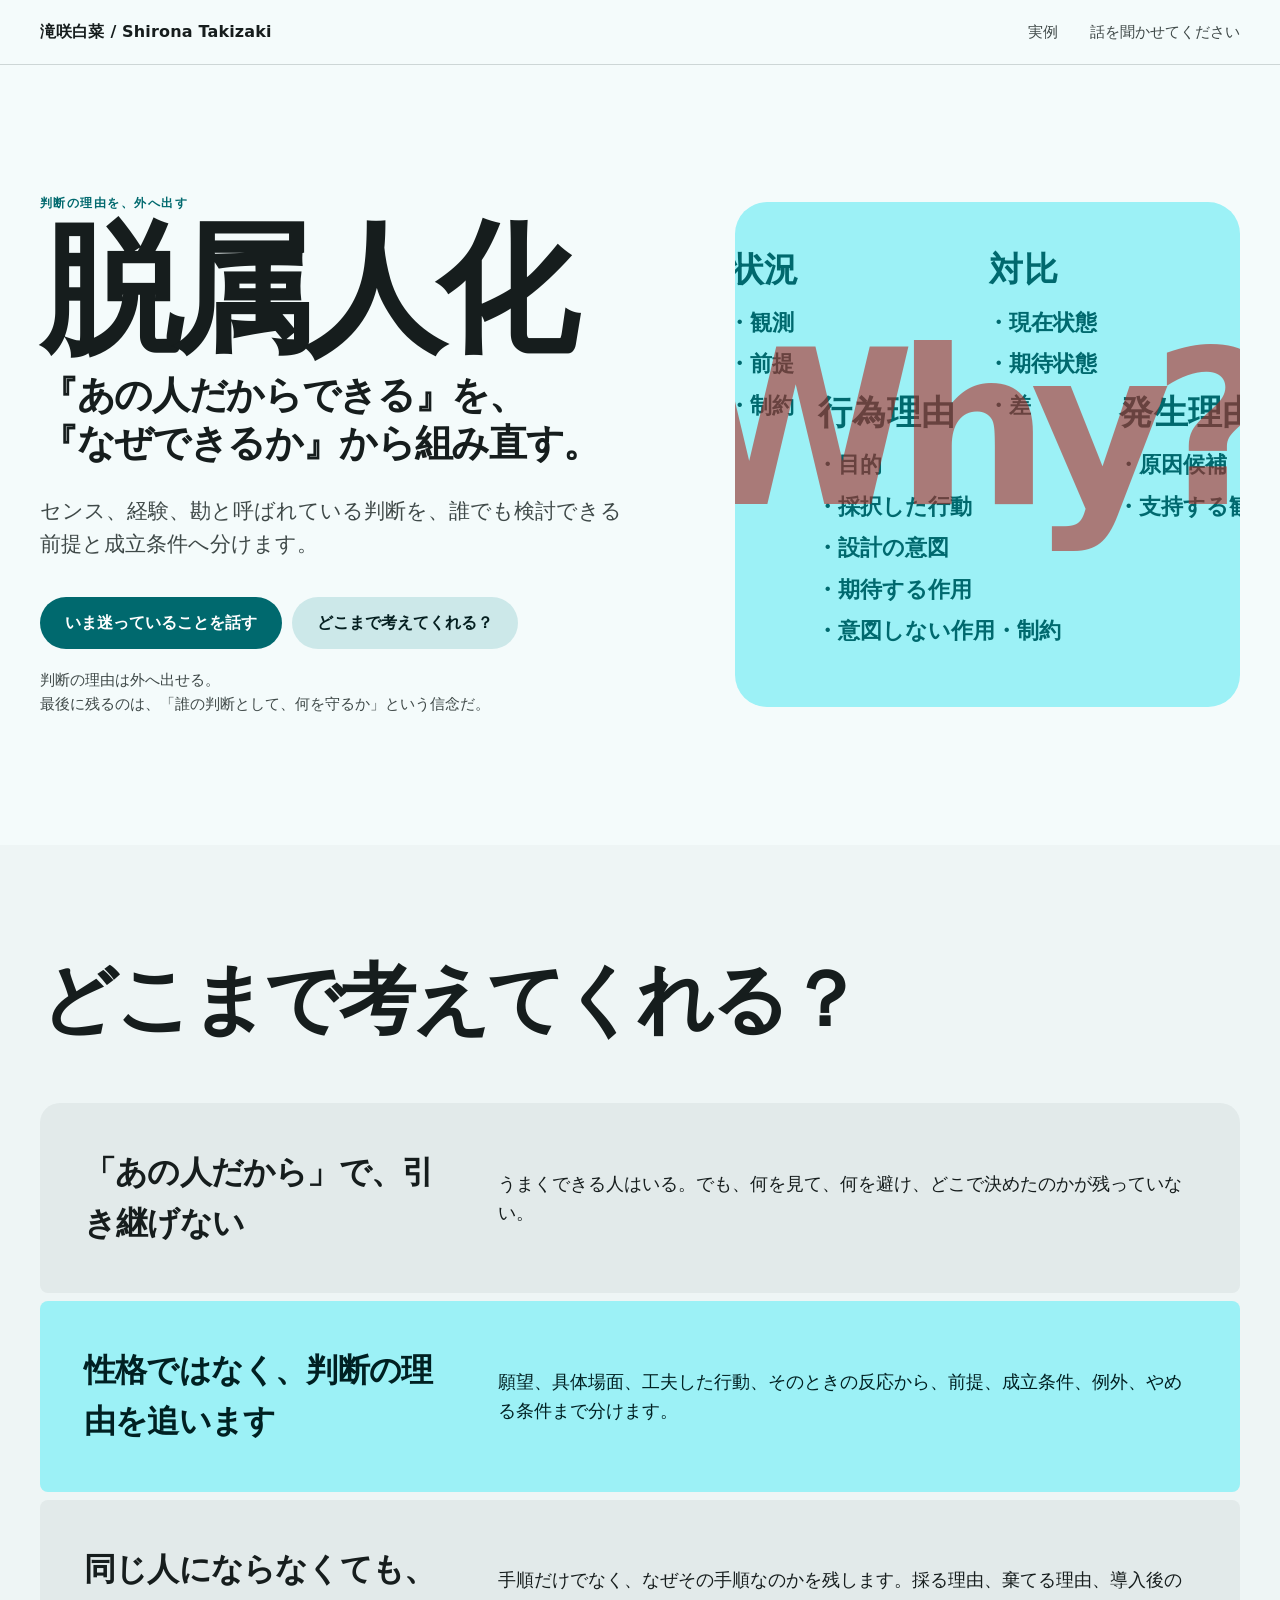
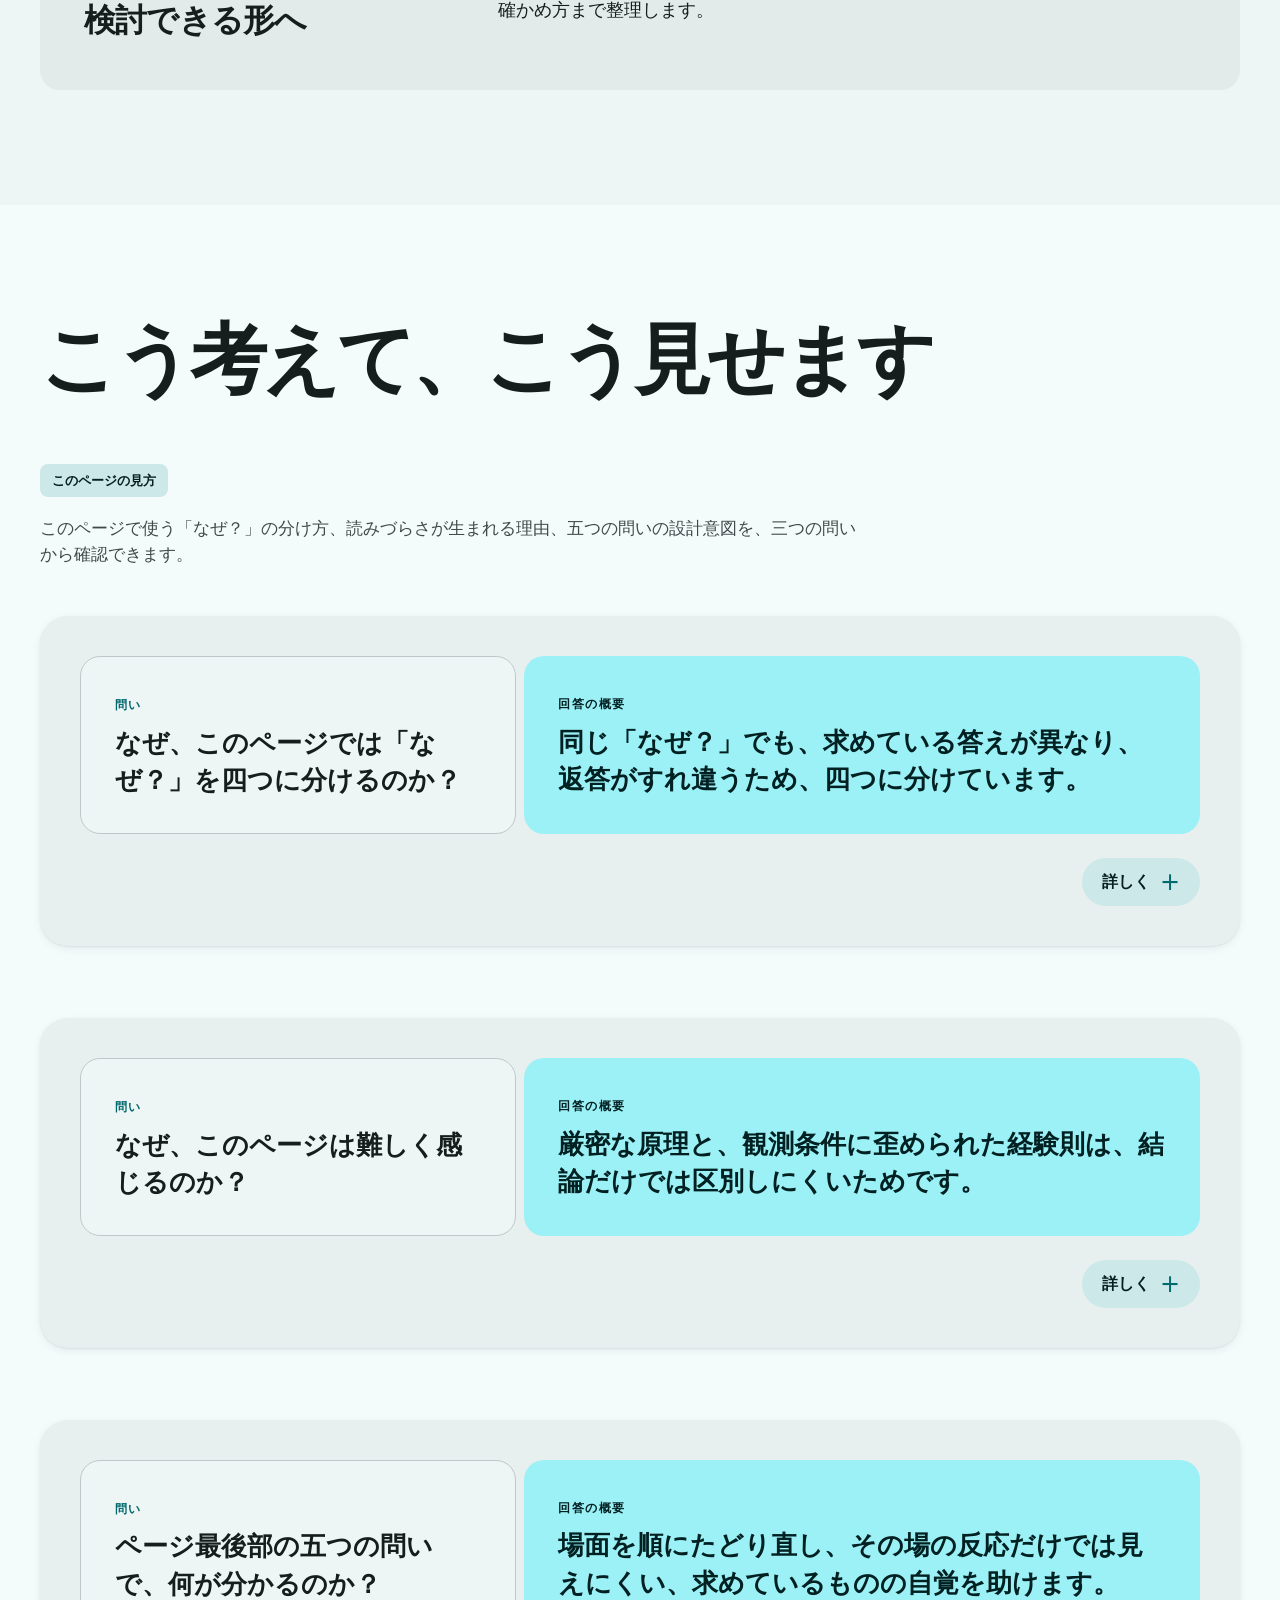
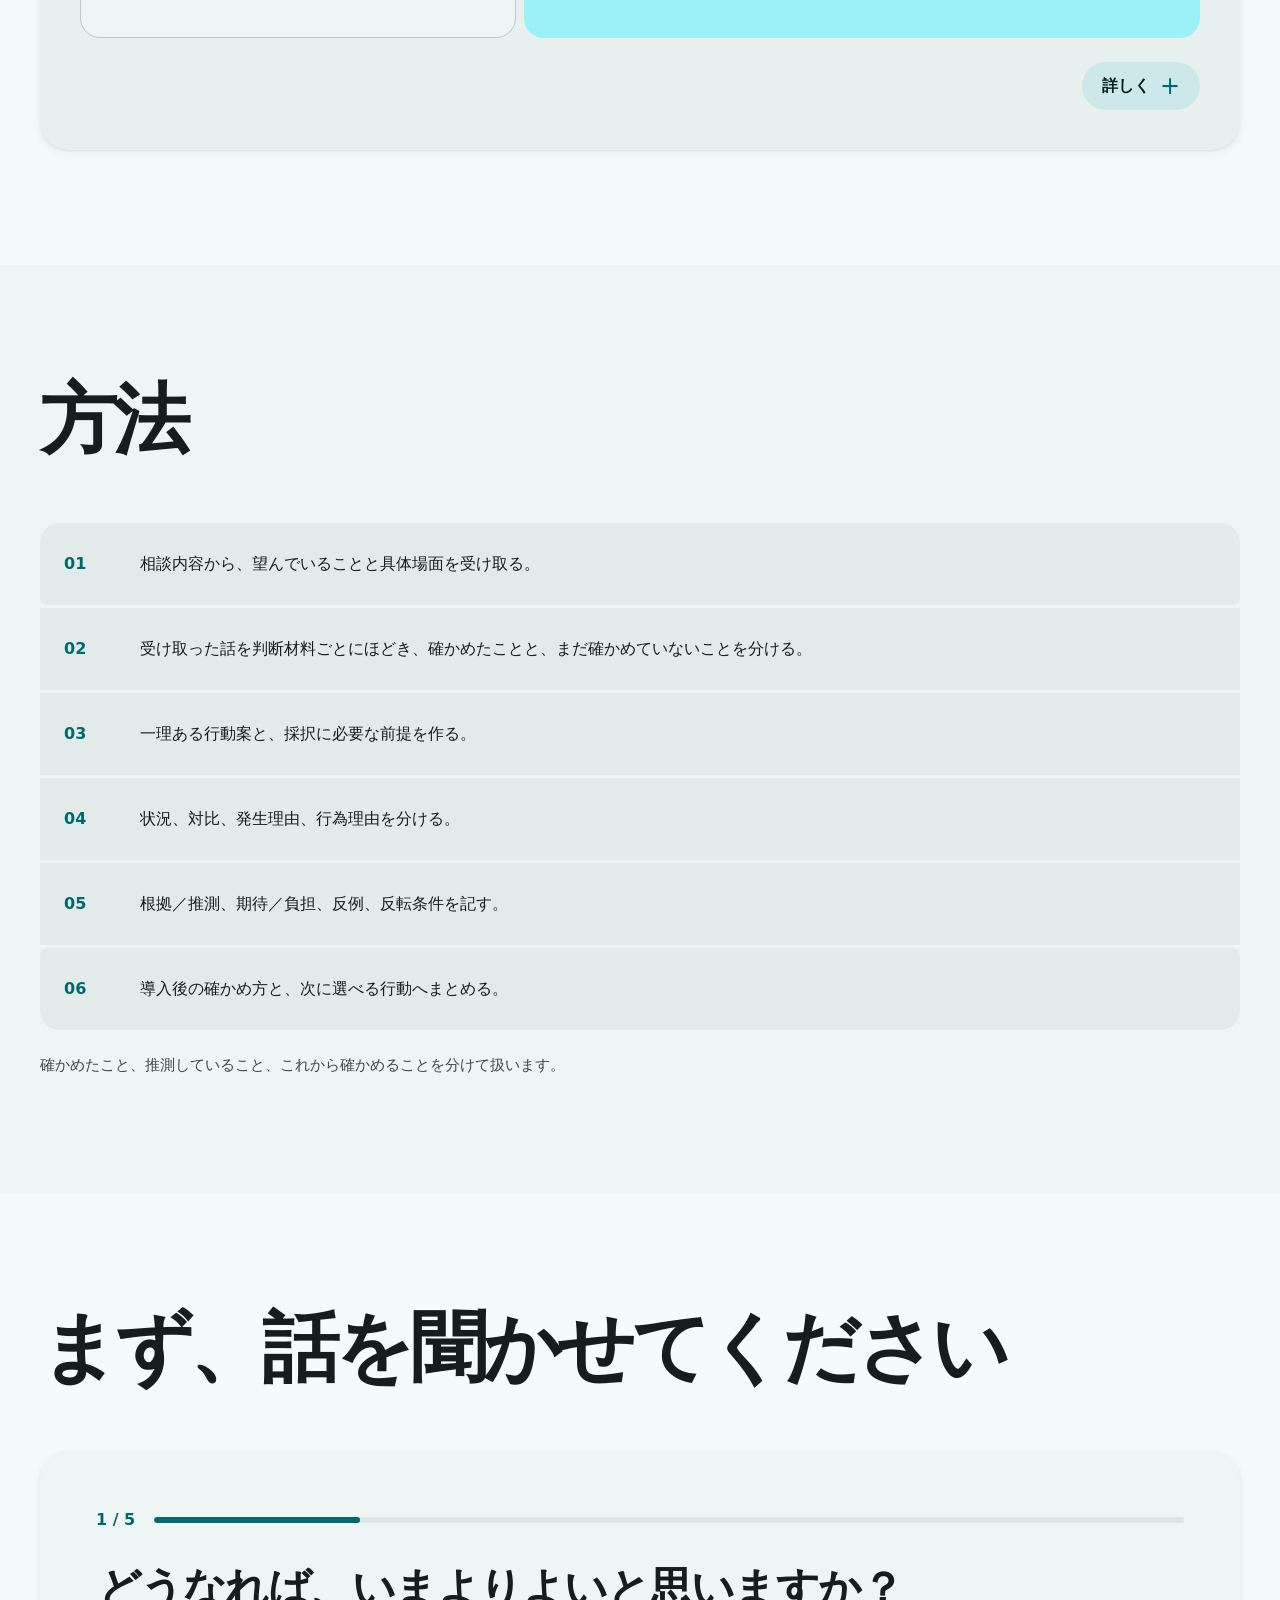
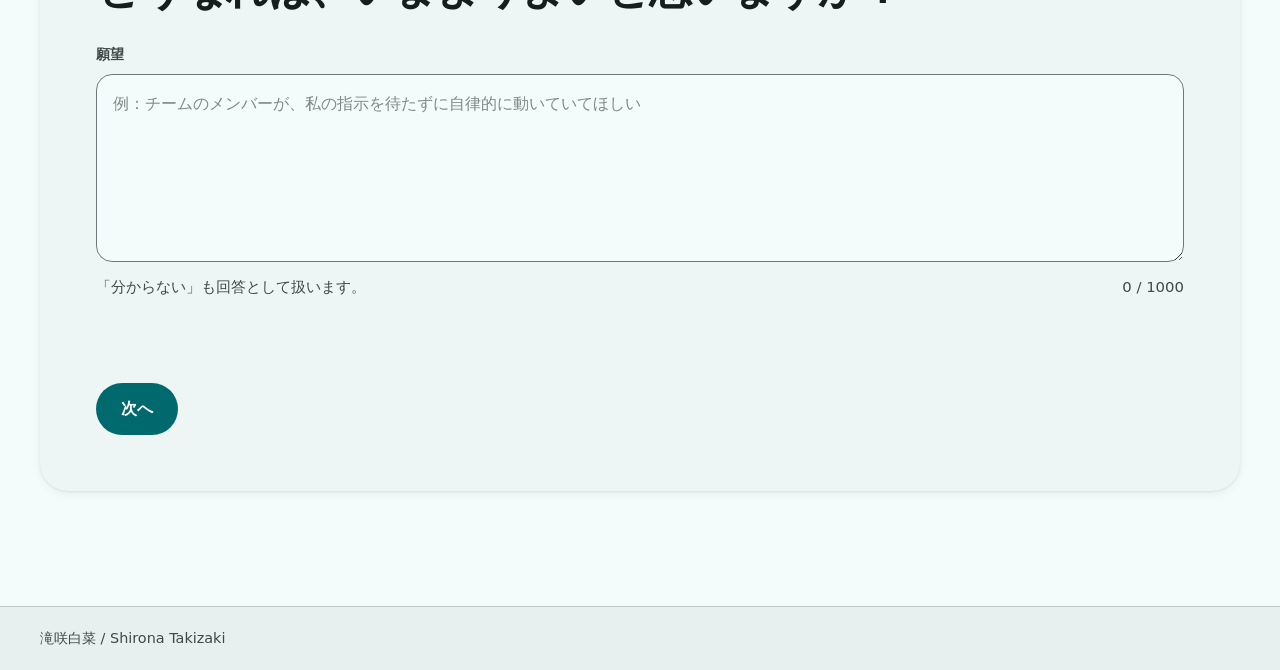
==== index.html @ 3f8facd9 "Improve intake guidance and counters" ====
<!doctype html>
<html lang="ja">
<head>
  <meta charset="utf-8">
  <meta name="viewport" content="width=device-width, initial-scale=1">
  <meta name="description" content="センス、経験、勘と呼ばれている判断を、誰でも検討できる前提と成立条件へ分けます。">
  <meta http-equiv="Content-Security-Policy" content="default-src 'self'; connect-src 'none'; form-action 'none'; object-src 'none'; base-uri 'none'">
  <meta name="theme-color" content="#F4FBFB" media="(prefers-color-scheme: light)">
  <meta name="theme-color" content="#0D1515" media="(prefers-color-scheme: dark)">
  <meta property="og:type" content="website">
  <meta property="og:title" content="脱属人化 — 滝咲白菜 / Shirona Takizaki">
  <meta property="og:description" content="『あの人だからできる』を、『なぜできるか』から組み直す。">
  <title>脱属人化 — 滝咲白菜 / Shirona Takizaki</title>
  <link rel="stylesheet" href="styles.css?v=form-counts-1">
  <script src="why-details.js?v=mismatch-copy-1" defer></script>
  <script src="app.js?v=form-counts-1" defer></script>
</head>
<body>
  <a class="skip-link" href="#main">本文へ移動</a>

  <header class="site-header">
    <div class="page-shell header-inner">
      <a class="brand" href="#hero" aria-label="脱属人化の最初へ">滝咲白菜 <span lang="en">/ Shirona Takizaki</span></a>
      <nav aria-label="主要ナビゲーション">
        <a href="#examples">実例</a>
        <a href="#intake">話を聞かせてください</a>
      </nav>
    </div>
  </header>

  <main id="main">
    <section id="hero" class="hero" aria-labelledby="hero-title">
      <div class="page-shell hero-layout">
        <div class="hero-copy">
          <p class="eyebrow">判断の理由を、外へ出す</p>
          <h1 id="hero-title">脱属人化</h1>
          <p class="hero-thesis">『あの人だからできる』を、<br>『なぜできるか』から組み直す。</p>
          <p class="hero-body">センス、経験、勘と呼ばれている判断を、誰でも検討できる前提と成立条件へ分けます。</p>
          <div class="hero-actions" aria-label="次の選択">
            <a class="button button-filled primary-action" href="#intake">いま迷っていることを話す</a>
            <a class="button button-tonal" href="#scope">どこまで考えてくれる？</a>
          </div>
          <p class="hero-boundary">判断の理由は外へ出せる。<br>最後に残るのは、「誰の判断として、何を守るか」という信念だ。</p>
        </div>

        <div class="why-art" aria-hidden="true">
          <div class="why-tree">
            <p class="why-word">Why?</p>
            <div class="why-branches">
              <div class="why-tier why-tier-top">
                <div class="why-branch">
                  <p>状況</p>
                  <ul><li>・観測</li><li>・前提</li><li>・制約</li></ul>
                </div>
                <div class="why-branch">
                  <p>対比</p>
                  <ul><li>・現在状態</li><li>・期待状態</li><li>・差</li></ul>
                </div>
              </div>
              <div class="why-tier why-tier-bottom">
                <div class="why-branch">
                  <p>行為理由</p>
                  <ul><li>・目的</li><li>・採択した行動</li><li>・設計の意図</li><li>・期待する作用</li><li>・意図しない作用・制約</li></ul>
                </div>
                <div class="why-branch">
                  <p>発生理由</p>
                  <ul><li>・原因候補</li><li>・支持する観測</li></ul>
                </div>
              </div>
            </div>
          </div>
        </div>
      </div>
    </section>

    <section id="scope" class="section" aria-labelledby="scope-title">
      <div class="page-shell">
        <div class="section-heading">
          <h2 id="scope-title">どこまで考えてくれる？</h2>
        </div>
        <div class="scope-cards">
          <article class="scope-card scope-card-start">
            <h3>「あの人だから」で、引き継げない</h3>
            <p>うまくできる人はいる。でも、何を見て、何を避け、どこで決めたのかが残っていない。</p>
          </article>
          <article class="scope-card scope-card-process">
            <h3>性格ではなく、判断の理由を追います</h3>
            <p>願望、具体場面、工夫した行動、そのときの反応から、前提、成立条件、例外、やめる条件まで分けます。</p>
          </article>
          <article class="scope-card scope-card-result">
            <h3>同じ人にならなくても、検討できる形へ</h3>
            <p>手順だけでなく、なぜその手順なのかを残します。採る理由、棄てる理由、導入後の確かめ方まで整理します。</p>
          </article>
        </div>
      </div>
    </section>

    <section id="examples" class="section examples" aria-labelledby="examples-title">
      <div class="page-shell">
        <div class="section-heading">
          <h2 id="examples-title">こう考えて、こう見せます</h2>
        </div>
        <div class="section-intro">
          <span class="status-chip">このページの見方</span>
          <p>このページで使う「なぜ？」の分け方、読みづらさが生まれる理由、五つの問いの設計意図を、三つの問いから確認できます。</p>
        </div>

        <div class="case-list">
          <article class="case" aria-labelledby="page-qa-case-1-question" data-why-case="page-qa-case-1">
            <details class="case-explanation">
              <summary class="case-summary">
                <span class="case-summary-copy">
                  <span class="case-question">
                    <span class="card-label">問い</span>
                    <span id="page-qa-case-1-question" class="case-question-text" role="heading" aria-level="3">なぜ、このページでは「なぜ？」を四つに分けるのか？</span>
                  </span>
                  <span class="case-answer">
                    <span class="card-label">回答の概要</span>
                    <span class="case-answer-text">同じ「なぜ？」でも、求めている答えが異なり、返答がすれ違うため、四つに分けています。</span>
                  </span>
                </span>
                <span class="case-toggle"><span class="case-toggle-closed">詳しく</span><span class="case-toggle-open">閉じる</span></span>
              </summary>
              <div class="details-body">
                <div class="why-grid" data-why-overview>
                    <section><h4>状況</h4><p>「なぜ？」の一語で、起きていること、差、発生原因、行動理由のいずれも尋ねられる状態です。</p></section>
                    <section><h4>対比</h4><p>問い手が求めた説明対象と、答え手が選んだ説明対象との間に差があります。</p></section>
                    <section><h4>発生理由</h4><p>問いの省略、互いの前提、注目している箇所の違いが、返答のすれ違いに関係する可能性があります。</p></section>
                    <section><h4>行為理由</h4><p>何について答えるかを混ぜないため、このページでは四つの説明対象を分けて表示します。</p></section>
                </div>
              </div>
            </details>
          </article>

          <article class="case" aria-labelledby="page-qa-case-2-question" data-why-case="page-qa-case-2">
            <details class="case-explanation">
              <summary class="case-summary">
                <span class="case-summary-copy">
                  <span class="case-question">
                    <span class="card-label">問い</span>
                    <span id="page-qa-case-2-question" class="case-question-text" role="heading" aria-level="3">なぜ、このページは難しく感じるのか？</span>
                  </span>
                  <span class="case-answer">
                    <span class="card-label">回答の概要</span>
                    <span class="case-answer-text">厳密な原理と、観測条件に歪められた経験則は、結論だけでは区別しにくいためです。</span>
                  </span>
                </span>
                <span class="case-toggle"><span class="case-toggle-closed">詳しく</span><span class="case-toggle-open">閉じる</span></span>
              </summary>
              <div class="details-body">
                <div class="why-grid" data-why-overview>
                    <section><h4>状況</h4><p>原理と経験則は、どちらも複数の経験をまとめた結論として似た形で現れます。</p></section>
                    <section><h4>対比</h4><p>結論だけが見える状態と、観測・前提・結論の接続を検討できる状態との間に差があります。</p></section>
                    <section><h4>発生理由</h4><p>一般化の形が似ていることや、観測条件が結論から見えにくいことが難しさに関係する可能性があります。</p></section>
                    <section><h4>行為理由</h4><p>結論を正解として渡さず、観測、前提、結論を分けて検討できる形にします。</p></section>
                </div>
              </div>
            </details>
          </article>

          <article class="case" aria-labelledby="page-qa-case-3-question" data-why-case="page-qa-case-3">
            <details class="case-explanation">
              <summary class="case-summary">
                <span class="case-summary-copy">
                  <span class="case-question">
                    <span class="card-label">問い</span>
                    <span id="page-qa-case-3-question" class="case-question-text" role="heading" aria-level="3">ページ最後部の五つの問いで、何が分かるのか？</span>
                  </span>
                  <span class="case-answer">
                    <span class="card-label">回答の概要</span>
                    <span class="case-answer-text">場面を順にたどり直し、その場の反応だけでは見えにくい、求めているものの自覚を助けます。</span>
                  </span>
                </span>
                <span class="case-toggle"><span class="case-toggle-closed">詳しく</span><span class="case-toggle-open">閉じる</span></span>
              </summary>
              <div class="details-body">
                <div class="why-grid" data-why-overview>
                    <section><h4>状況</h4><p>五つの問いは、願望から理念・帰結まで、具体的な場面と反応を順にたどる入力です。</p></section>
                    <section><h4>対比</h4><p>その場の反応だけが見えている状態と、場面、行動、気づき、守りたいものの接続が見える状態を比べます。</p></section>
                    <section><h4>発生理由</h4><p>複数の経験が短い願望へ圧縮されることや、その場の反応が強く残ることが、求めるものを見えにくくする可能性があります。</p></section>
                    <section><h4>行為理由</h4><p>五つの問いを順にたどり、具体場面を疑似的に体験し直すための手掛かりとして使います。</p></section>
                </div>
              </div>
            </details>
          </article>
        </div>
      </div>
    </section>

    <section id="method" class="section" aria-labelledby="method-title">
      <div class="page-shell">
        <div class="section-heading">
          <h2 id="method-title">方法</h2>
        </div>
        <ol class="method-list">
          <li><span>01</span><p>相談内容から、望んでいることと具体場面を受け取る。</p></li>
          <li><span>02</span><p>受け取った話を判断材料ごとにほどき、確かめたことと、まだ確かめていないことを分ける。</p></li>
          <li><span>03</span><p>一理ある行動案と、採択に必要な前提を作る。</p></li>
          <li><span>04</span><p>状況、対比、発生理由、行為理由を分ける。</p></li>
          <li><span>05</span><p>根拠／推測、期待／負担、反例、反転条件を記す。</p></li>
          <li><span>06</span><p>導入後の確かめ方と、次に選べる行動へまとめる。</p></li>
        </ol>
        <p class="method-boundary">確かめたこと、推測していること、これから確かめることを分けて扱います。</p>
      </div>
    </section>

    <section id="intake" class="section intake" aria-labelledby="intake-title">
      <div class="page-shell">
        <div class="section-heading">
          <h2 id="intake-title">まず、話を聞かせてください</h2>
        </div>

        <form class="intake-form" data-step-form novalidate>
          <div class="form-progress js-only" data-progress-wrap hidden>
            <p data-progress-text aria-live="polite">1 / 5</p>
            <div class="progress-track" aria-hidden="true"><span data-progress-bar></span></div>
          </div>

          <fieldset class="form-step" data-step="1">
            <legend tabindex="-1">どうなれば、いまよりよいと思いますか？</legend>
            <label for="wish">願望</label>
            <textarea id="wish" name="wish" rows="6" maxlength="1000" placeholder="例：チームのメンバーが、私の指示を待たずに自律的に動いていてほしい" aria-describedby="wish-hint wish-count" required></textarea>
            <div class="field-support">
              <p class="field-hint" id="wish-hint">「分からない」も回答として扱います。</p>
              <p class="field-count" id="wish-count"><span data-field-count="wish">0</span> / 1000</p>
            </div>
            <div class="step-actions js-only"><button class="button button-filled" type="button" data-action="next">次へ</button></div>
          </fieldset>

          <fieldset class="form-step" data-step="2">
            <legend tabindex="-1">そう思った具体的な場面は何ですか？</legend>
            <label for="scene">具体場面</label>
            <textarea id="scene" name="scene" rows="6" maxlength="1000" placeholder="例：私が席を外すたびに判断が止まり、戻るまで作業が進まなかった" aria-describedby="scene-count" required></textarea>
            <div class="field-support">
              <p class="field-count" id="scene-count"><span data-field-count="scene">0</span> / 1000</p>
            </div>
            <div class="step-actions js-only"><button class="button button-outlined" type="button" data-action="prev">前へ</button><button class="button button-filled" type="button" data-action="next">次へ</button></div>
          </fieldset>

          <fieldset class="form-step" data-step="3">
            <legend tabindex="-1">何をしましたか？ 何をしないと決めましたか？</legend>
            <label for="action">したこと／しなかったこと</label>
            <textarea id="action" name="action" rows="6" maxlength="1000" placeholder="例：自分で判断できることに気づくまで待った" aria-describedby="action-hint action-count" required></textarea>
            <div class="field-support">
              <p class="field-hint" id="action-hint">「何もしなかった」も有効な回答です。</p>
              <p class="field-count" id="action-count"><span data-field-count="action">0</span> / 1000</p>
            </div>
            <div class="step-actions js-only"><button class="button button-outlined" type="button" data-action="prev">前へ</button><button class="button button-filled" type="button" data-action="next">次へ</button></div>
          </fieldset>

          <fieldset class="form-step" data-step="4">
            <legend tabindex="-1">何が起き、何に気づきましたか？</legend>
            <label for="response">反応と気づき</label>
            <textarea id="response" name="response" rows="6" maxlength="1000" placeholder="例：作業は止まったままだった。任せるだけで、判断の基準は共有していなかったと気づいた" aria-describedby="response-count" required></textarea>
            <div class="field-support">
              <p class="field-count" id="response-count"><span data-field-count="response">0</span> / 1000</p>
            </div>
            <div class="step-actions js-only"><button class="button button-outlined" type="button" data-action="prev">前へ</button><button class="button button-filled" type="button" data-action="next">次へ</button></div>
          </fieldset>

          <fieldset class="form-step" data-step="5">
            <legend tabindex="-1">何を守りたい、または変えたいと思いましたか？</legend>
            <label for="principle">守りたいこと／変えたいこと</label>
            <textarea id="principle" name="principle" rows="6" maxlength="1000" aria-describedby="principle-count" required></textarea>
            <div class="field-support">
              <p class="field-count" id="principle-count"><span data-field-count="principle">0</span> / 1000</p>
            </div>
            <div class="step-actions js-only"><button class="button button-outlined" type="button" data-action="prev">前へ</button><button class="button button-filled" type="button" data-action="next">次へ</button></div>
          </fieldset>

          <fieldset class="form-path" data-path-step>
            <legend tabindex="-1">書いているうちに、次にすることが見えましたか？</legend>
            <p class="path-intro">どちらを選んでも、ここまでの回答は送信も保存もされません。</p>
            <div class="path-options js-only">
              <button class="path-option" type="button" data-action="choose-continue">
                <strong>相談を続ける</strong>
                <span>返信先を入力し、相談内容を確認します。</span>
              </button>
              <button class="path-option" type="button" data-action="choose-self">
                <strong>いったん自分で進める</strong>
                <span>返信先を入力せず、助かった体験だけを共有できます。</span>
              </button>
            </div>
            <div class="step-actions js-only"><button class="button button-outlined" type="button" data-action="back-to-questions">前へ</button></div>
          </fieldset>

          <fieldset class="form-contact" data-contact-step>
            <legend tabindex="-1">返信先を教えてください</legend>
            <label for="contact">メールアドレス</label>
            <input id="contact" name="contact" type="email" autocomplete="email" maxlength="254">
            <p class="field-hint">相談を続ける場合だけ使います。この試作では、入力内容はどこにも送信されません。254文字までです。</p>
            <div class="step-actions js-only"><button class="button button-outlined" type="button" data-action="back-to-path">前へ</button><button class="button button-filled" type="button" data-action="review">入力内容を確認する</button></div>
          </fieldset>

          <section class="self-resolution" data-self-resolution aria-labelledby="self-resolution-title">
            <p class="self-resolution-kicker">いったん自分で進める</p>
            <h3 id="self-resolution-title" tabindex="-1">ここで終えて構いません。</h3>
            <p>入力内容は送信も保存もされません。𝕏（旧twitter）へ渡すのは、下の投稿文とこのページのURLだけです。</p>
            <label for="share-message">𝕏（旧twitter）へ渡す投稿文</label>
            <textarea id="share-message" data-share-message rows="5" maxlength="100" aria-describedby="share-limit">迷っていたことを5つの問いに沿って書いたら、次に何をするかまで自分で考えられました。これは助かる。</textarea>
            <p class="field-hint share-count" id="share-limit" aria-live="polite">現在 <span data-share-count>49</span> / 100文字</p>
            <p class="share-url"><span>添えるURL</span> https://shironatakizaki.github.io/</p>
            <p class="prototype-note" id="share-boundary">フォーム回答、返信先、回答から生成した要約は𝕏（旧twitter）へ渡しません。投稿内容は𝕏（旧twitter）上でも編集または中止できます。</p>
            <div class="step-actions">
              <button class="button button-outlined js-only" type="button" data-action="back-to-path">選択へ戻る</button>
              <a class="button button-filled" data-share-link href="https://x.com/intent/tweet?text=迷っていたことを5つの問いに沿って書いたら、次に何をするかまで自分で考えられました。これは助かる。&amp;url=https%3A%2F%2Fshironatakizaki.github.io%2F" target="_blank" rel="noopener noreferrer" aria-describedby="share-boundary">𝕏（旧twitter）で感動を伝える</a>
              <button class="button button-tonal js-only" type="button" data-action="finish-self">投稿せず終了する</button>
            </div>
            <p class="self-finish" data-self-finish hidden tabindex="-1">ここまでで終了しました。入力内容は送信も保存もされていません。</p>
          </section>

          <section class="form-review" data-review hidden aria-labelledby="review-title">
            <h3 id="review-title" tabindex="-1">入力内容の確認</h3>
            <dl>
              <div><dt>願望</dt><dd data-review-value="wish"></dd></div>
              <div><dt>具体場面</dt><dd data-review-value="scene"></dd></div>
              <div><dt>したこと／しなかったこと</dt><dd data-review-value="action"></dd></div>
              <div><dt>反応と気づき</dt><dd data-review-value="response"></dd></div>
              <div><dt>守りたいこと／変えたいこと</dt><dd data-review-value="principle"></dd></div>
              <div><dt>返信先</dt><dd data-review-value="contact"></dd></div>
            </dl>
            <p class="prototype-note">この試作では、入力内容はどこにも送信されません。入力内容は保存されず、このブラウザ内だけにあります。</p>
            <button class="button button-outlined" type="button" data-action="edit">入力へ戻る</button>
          </section>
        </form>
      </div>
    </section>
  </main>

  <footer class="site-footer">
    <div class="page-shell footer-inner">
      <p>滝咲白菜 <span lang="en">/ Shirona Takizaki</span></p>
    </div>
  </footer>
</body>
</html>
---- styles.css ----
:root {
  color-scheme: light dark;
  --md-sys-color-primary: #00696E;
  --md-sys-color-on-primary: #FFFFFF;
  --md-sys-color-primary-container: #9CF1F6;
  --md-sys-color-on-primary-container: #002022;
  --md-sys-color-secondary: #4D6263;
  --md-sys-color-secondary-container: #CCE8E9;
  --md-sys-color-on-secondary-container: #051F20;
  --md-sys-color-tertiary-container: #D2E4FF;
  --md-sys-color-on-tertiary-container: #001C3B;
  --md-sys-color-surface: #F4FBFB;
  --md-sys-color-surface-container-low: #EEF5F5;
  --md-sys-color-surface-container: #E8EFEF;
  --md-sys-color-surface-container-high: #E2EAEA;
  --md-sys-color-surface-container-highest: #DDE4E4;
  --md-sys-color-on-surface: #161D1D;
  --md-sys-color-on-surface-variant: #3F4948;
  --md-sys-color-outline: #6F7979;
  --md-sys-color-outline-variant: #BEC8C8;
  --md-sys-color-inverse-surface: #2B3232;
  --md-sys-color-inverse-on-surface: #ECF2F2;
  --md-sys-color-inverse-primary: #80D5DA;
  --md-sys-color-error: #B3261E;
  --md-sys-color-on-error: #FFFFFF;
  --md-sys-color-error-container: #F9DEDC;
  --md-sys-color-on-error-container: #410E0B;
  --hero-why-word-color: var(--md-sys-color-error);
  --hero-branch-color: var(--md-sys-color-primary);

  --radius-card: 20px;
  --radius-dialog: 28px;
  --radius-button: 999px;
  --page-gutter: clamp(16px, 4vw, 40px);
  --page-width: 1280px;
  --shadow-1: 0 1px 2px rgb(0 32 34 / 0.08), 0 3px 10px rgb(0 32 34 / 0.06);
  --motion-standard: cubic-bezier(0.2, 0, 0, 1);
  --motion-expressive: cubic-bezier(0.34, 1.56, 0.64, 1);
}

@media (prefers-color-scheme: dark) {
  :root {
    --md-sys-color-primary: #83D4D8;
    --md-sys-color-on-primary: #063639;
    --md-sys-color-primary-container: #0B4F52;
    --md-sys-color-on-primary-container: #9FF0F5;
    --md-sys-color-secondary: #B3CBCC;
    --md-sys-color-secondary-container: #354A4C;
    --md-sys-color-on-secondary-container: #CFE7E8;
    --md-sys-color-tertiary-container: #38485A;
    --md-sys-color-on-tertiary-container: #D3E4FA;
    --md-sys-color-surface: #0D1515;
    --md-sys-color-surface-container-low: #161D1D;
    --md-sys-color-surface-container: #1A2121;
    --md-sys-color-surface-container-high: #252B2B;
    --md-sys-color-surface-container-highest: #2F3636;
    --md-sys-color-on-surface: #DCE4E4;
    --md-sys-color-on-surface-variant: #B7CACB;
    --md-sys-color-outline: #819495;
    --md-sys-color-outline-variant: #394A4B;
    --md-sys-color-inverse-surface: #DCE4E4;
    --md-sys-color-inverse-on-surface: #2B3232;
    --md-sys-color-inverse-primary: #00696E;
    --md-sys-color-error: #F2B8B5;
    --md-sys-color-on-error: #601410;
    --md-sys-color-error-container: #8C1D18;
    --md-sys-color-on-error-container: #F9DEDC;
    --hero-why-word-color: var(--md-sys-color-primary);
    --hero-branch-color: var(--md-sys-color-error);
    --shadow-1: 0 1px 2px rgb(0 0 0 / 0.28), 0 4px 14px rgb(0 0 0 / 0.2);
  }
}

*,
*::before,
*::after {
  box-sizing: border-box;
}

html {
  scroll-behavior: smooth;
  scroll-padding-top: 88px;
}

body {
  margin: 0;
  background: var(--md-sys-color-surface);
  color: var(--md-sys-color-on-surface);
  font-family: system-ui, -apple-system, BlinkMacSystemFont, "Segoe UI", sans-serif;
  font-size: 1rem;
  line-height: 1.6;
  text-rendering: optimizeLegibility;
}

button,
input,
textarea {
  font: inherit;
}

a {
  color: inherit;
  text-decoration-thickness: 1px;
  text-underline-offset: 0.2em;
}

:focus-visible {
  outline: 3px solid var(--md-sys-color-primary);
  outline-offset: 4px;
}

::selection {
  background: var(--md-sys-color-primary-container);
  color: var(--md-sys-color-on-primary-container);
}

[hidden] {
  display: none !important;
}

.page-shell {
  width: min(calc(100% - 2 * var(--page-gutter)), var(--page-width));
  margin-inline: auto;
}

.skip-link {
  position: fixed;
  z-index: 100;
  inset: 8px auto auto 8px;
  padding: 10px 16px;
  border-radius: var(--radius-button);
  background: var(--md-sys-color-inverse-surface);
  color: var(--md-sys-color-inverse-on-surface);
  transform: translateY(-160%);
  transition: transform 180ms var(--motion-standard);
}

.skip-link:focus {
  transform: translateY(0);
}

.site-header {
  position: sticky;
  z-index: 20;
  top: 0;
  border-bottom: 1px solid color-mix(in srgb, var(--md-sys-color-outline-variant) 72%, transparent);
  background: color-mix(in srgb, var(--md-sys-color-surface) 90%, transparent);
  backdrop-filter: blur(16px);
}

.header-inner,
.footer-inner {
  display: flex;
  align-items: center;
  justify-content: space-between;
  gap: 24px;
  min-height: 64px;
}

.brand {
  font-weight: 650;
  letter-spacing: 0.01em;
  text-decoration: none;
}

.site-header nav {
  display: flex;
  gap: clamp(12px, 3vw, 32px);
}

.site-header nav a {
  color: var(--md-sys-color-on-surface-variant);
  font-size: 0.92rem;
  text-decoration: none;
}

.site-header nav a:hover {
  color: var(--md-sys-color-primary);
}

.hero {
  position: relative;
  isolation: isolate;
  padding-block: clamp(72px, 10vw, 144px);
  background: var(--md-sys-color-surface);
}

.hero-layout {
  display: grid;
  gap: clamp(48px, 8vw, 112px);
  align-items: center;
}

.hero-copy {
  position: relative;
  z-index: 2;
  max-width: 760px;
  animation: enter-up 640ms var(--motion-standard) both;
}

.eyebrow,
.card-label {
  margin: 0;
  color: var(--md-sys-color-primary);
  font-size: 0.78rem;
  font-weight: 700;
  letter-spacing: 0.12em;
  text-transform: uppercase;
}

h1,
h2,
h3,
h4,
p {
  overflow-wrap: anywhere;
}

h1 {
  margin: 12px 0 16px;
  font-size: clamp(4rem, 11vw, 8.8rem);
  font-weight: 680;
  letter-spacing: -0.065em;
  line-height: 0.92;
}

.hero-thesis {
  margin: 0;
  max-width: 720px;
  font-size: clamp(1.45rem, 3vw, 2.6rem);
  font-weight: 600;
  letter-spacing: -0.035em;
  line-height: 1.25;
}

.hero-body {
  max-width: 660px;
  margin: 28px 0 0;
  color: var(--md-sys-color-on-surface-variant);
  font-size: clamp(1.05rem, 1.8vw, 1.3rem);
}

.hero-actions,
.step-actions {
  display: flex;
  flex-wrap: wrap;
  gap: 10px;
  margin-top: 36px;
}

.button {
  display: inline-flex;
  min-height: 52px;
  align-items: center;
  justify-content: center;
  border: 1px solid transparent;
  border-radius: var(--radius-button);
  padding: 0 24px;
  font-weight: 650;
  line-height: 1.2;
  text-align: center;
  text-decoration: none;
  cursor: pointer;
  transition: transform 180ms var(--motion-expressive), box-shadow 180ms var(--motion-standard), background-color 180ms var(--motion-standard);
}

.button-filled {
  background: var(--md-sys-color-primary);
  color: var(--md-sys-color-on-primary);
}

.button-tonal {
  background: var(--md-sys-color-secondary-container);
  color: var(--md-sys-color-on-secondary-container);
}

.button-outlined {
  border-color: var(--md-sys-color-outline);
  background: transparent;
  color: var(--md-sys-color-primary);
}

.hero-boundary,
.method-boundary,
.options-note,
.field-hint,
.prototype-note {
  color: var(--md-sys-color-on-surface-variant);
  font-size: 0.93rem;
}

.hero-boundary {
  max-width: 680px;
  margin: 20px 0 0;
}

.why-art {
  container-type: inline-size;
  aspect-ratio: 1 / 1;
  min-height: 0;
  overflow: clip;
  border-radius: 32px;
  padding: 4.2857% 5.7143% 5%;
  background: var(--md-sys-color-primary-container);
  pointer-events: none;
}

.why-tree {
  position: relative;
  height: 100%;
  min-height: 0;
}

.why-word {
  position: absolute;
  z-index: 2;
  top: 21.77cqi;
  left: -19.52cqi;
  margin: 0;
  color: var(--hero-why-word-color);
  font-size: 48.39cqi;
  font-weight: 900;
  letter-spacing: -0.09em;
  line-height: 1;
  opacity: 0.58;
  white-space: nowrap;
}

.why-branches {
  position: absolute;
  z-index: 1;
  inset: 0 -8.06cqi;
  margin: 0;
  padding: 0;
}

.why-tier {
  position: absolute;
  right: 0;
  left: 0;
}

.why-tier-top {
  top: 4.44cqi;
}

.why-tier-bottom {
  top: 36.29cqi;
}

.why-branch {
  position: absolute;
  width: max-content;
  min-width: max-content;
}

.why-tier-top .why-branch:first-child {
  left: 0;
}

.why-tier-top .why-branch:last-child {
  left: 50%;
}

.why-tier-bottom .why-branch:first-child {
  left: 17%;
}

.why-tier-bottom .why-branch:last-child {
  left: 75%;
}

.why-branch > p {
  margin: 0;
  padding: 0 2px;
  color: var(--hero-branch-color);
  font-size: 7.5cqi;
  font-weight: 800;
  letter-spacing: 0.01em;
  text-align: left;
  white-space: nowrap;
}

.why-branch > p::before {
  content: none;
}

.why-branch ul {
  position: relative;
  display: grid;
  gap: 2.42cqi;
  margin: 2.42cqi 0 0;
  padding: 0;
  border-left: 0;
  color: var(--hero-branch-color);
  font-size: 4.9cqi;
  font-weight: 700;
  line-height: 1.4;
  list-style: none;
}

.why-branch li {
  position: relative;
  padding-left: 0;
  white-space: nowrap;
}

.section {
  padding-block: clamp(72px, 9vw, 132px);
}

.section:nth-of-type(even) {
  background: var(--md-sys-color-surface-container-low);
}

.section-heading {
  display: grid;
  gap: 6px;
  margin-bottom: clamp(32px, 5vw, 64px);
}

.section-heading h2 {
  width: 100%;
  max-width: none;
  margin: 0;
  font-size: clamp(2.2rem, 6vw, 5.4rem);
  font-weight: 650;
  letter-spacing: -0.055em;
  line-height: 1.03;
}

.scope-cards {
  display: grid;
  gap: 8px;
}

.scope-card {
  display: grid;
  gap: 16px 40px;
  align-items: center;
  min-height: 144px;
  padding: clamp(24px, 4vw, 44px);
  background: var(--md-sys-color-surface-container-high);
}

.scope-card:first-child {
  border-radius: var(--radius-card) var(--radius-card) 8px 8px;
}

.scope-card:nth-child(2) {
  border-radius: 8px;
  background: var(--md-sys-color-primary-container);
  color: var(--md-sys-color-on-primary-container);
}

.scope-card:last-child {
  border-radius: 8px 8px var(--radius-card) var(--radius-card);
}

.scope-card h3,
.scope-card p {
  margin: 0;
}

.scope-card h3 {
  font-size: clamp(1.35rem, 2.5vw, 2rem);
  letter-spacing: -0.025em;
}

.scope-card p {
  color: inherit;
  font-size: clamp(1rem, 1.5vw, 1.15rem);
}

.section-intro {
  display: grid;
  gap: 18px;
  max-width: 820px;
  margin-bottom: 48px;
}

.section-intro p {
  margin: 0;
  color: var(--md-sys-color-on-surface-variant);
  font-size: 1.05rem;
}

.status-chip {
  width: fit-content;
  border-radius: 8px;
  padding: 6px 12px;
  background: var(--md-sys-color-secondary-container);
  color: var(--md-sys-color-on-secondary-container);
  font-size: 0.82rem;
  font-weight: 700;
}

.case-list {
  display: grid;
  gap: clamp(36px, 6vw, 72px);
}

.case {
  min-width: 0;
  border-radius: 28px;
  background: var(--md-sys-color-surface-container);
  box-shadow: var(--shadow-1);
}

.case-explanation {
  overflow: clip;
  border-radius: inherit;
}

.case-summary {
  display: grid;
  gap: 24px;
  padding: clamp(24px, 4vw, 40px);
  color: var(--md-sys-color-on-surface);
  list-style: none;
  cursor: pointer;
  transition: background-color 180ms var(--motion-standard), box-shadow 180ms var(--motion-standard), transform 180ms var(--motion-expressive);
}

.case-summary::-webkit-details-marker {
  display: none;
}

.case-summary:focus-visible {
  outline: 3px solid var(--md-sys-color-primary);
  outline-offset: -3px;
}

.case-summary-copy {
  display: grid;
  gap: 8px;
}

.case-question,
.case-answer {
  min-width: 0;
  border-radius: var(--radius-card);
  padding: clamp(22px, 3vw, 34px);
}

.case-question {
  border: 1px solid var(--md-sys-color-outline-variant);
  background: var(--md-sys-color-surface-container-low);
}

.case-answer {
  background: var(--md-sys-color-primary-container);
  color: var(--md-sys-color-on-primary-container);
}

.case-question-text,
.case-answer-text {
  display: block;
  margin-top: 8px;
  font-size: clamp(1.2rem, 2vw, 1.65rem);
  font-weight: 600;
  line-height: 1.45;
}

.case-answer .card-label {
  color: currentColor;
}

.case-toggle {
  display: inline-flex;
  min-height: 48px;
  align-items: center;
  justify-self: end;
  gap: 10px;
  border-radius: 999px;
  padding: 0 20px;
  background: var(--md-sys-color-secondary-container);
  color: var(--md-sys-color-on-secondary-container);
  font-weight: 750;
}

.case-toggle::after {
  content: "+";
  color: var(--md-sys-color-primary);
  font-size: 1.5rem;
  font-weight: 400;
  line-height: 1;
  transition: transform 280ms var(--motion-expressive);
}

.case-toggle-open {
  display: none;
}

.case-explanation[open] .case-toggle-closed {
  display: none;
}

.case-explanation[open] .case-toggle-open {
  display: inline;
}

.case-explanation[open] .case-toggle::after {
  transform: rotate(45deg);
}

.case-explanation > .details-body {
  border-top: 1px solid var(--md-sys-color-outline-variant);
}

.details-body {
  padding: clamp(20px, 4vw, 34px);
  animation: details-in 260ms var(--motion-standard) both;
}

.why-grid {
  display: grid;
  gap: 8px;
}

.why-grid section,
.why-category {
  border-radius: 16px;
  padding: 20px;
  background: var(--md-sys-color-surface-container-high);
}

.why-category {
  width: 100%;
  border: 0;
  color: inherit;
  font: inherit;
  text-align: left;
  cursor: pointer;
  transition: transform 180ms var(--motion-expressive), background-color 180ms var(--motion-standard);
}

.why-grid h4,
.why-grid p {
  margin: 0;
}

.why-grid h4 {
  margin-bottom: 8px;
  color: var(--md-sys-color-primary);
}

.why-category-action {
  display: block;
  margin-top: 18px;
  color: var(--md-sys-color-primary);
  font-size: 0.9rem;
  font-weight: 700;
}

.why-detail-view[hidden],
.why-grid[hidden] {
  display: none;
}

.why-view-enter {
  animation: details-in 260ms var(--motion-standard) both;
}

.why-back {
  min-height: 44px;
  border: 1px solid var(--md-sys-color-outline);
  border-radius: var(--radius-button);
  padding: 0 18px;
  background: transparent;
  color: var(--md-sys-color-primary);
  font: inherit;
  font-weight: 700;
  cursor: pointer;
}

.why-detail-heading {
  margin-top: 20px;
  border-left: 4px solid var(--md-sys-color-primary);
  padding: 4px 0 4px 18px;
}

.why-detail-kicker,
.why-detail-title,
.why-detail-summary,
.why-detail-item h5,
.why-detail-item p {
  margin: 0;
}

.why-detail-kicker {
  color: var(--md-sys-color-primary);
  font-size: 0.82rem;
  font-weight: 700;
}

.why-detail-title {
  margin-top: 4px;
  font-size: clamp(1.5rem, 3vw, 2.25rem);
}

.why-detail-summary {
  max-width: 900px;
  margin-top: 8px;
  color: var(--md-sys-color-on-surface-variant);
}

.why-detail-list {
  display: grid;
  gap: 8px;
  margin-top: 24px;
}

.why-detail-item {
  border-radius: 16px;
  padding: 20px;
  background: var(--md-sys-color-surface-container-high);
}

.why-detail-item h5 {
  color: var(--md-sys-color-primary);
  font-size: 1rem;
}

.why-detail-item p {
  margin-top: 8px;
  color: var(--md-sys-color-on-surface-variant);
}

.method-list {
  display: grid;
  gap: 3px;
  margin: 0;
  padding: 0;
  list-style: none;
}

.method-list li {
  display: grid;
  grid-template-columns: 56px 1fr;
  gap: 20px;
  align-items: center;
  min-height: 82px;
  padding: 18px 24px;
  background: var(--md-sys-color-surface-container-high);
}

.method-list li:first-child {
  border-radius: var(--radius-card) var(--radius-card) 8px 8px;
}

.method-list li:last-child {
  border-radius: 8px 8px var(--radius-card) var(--radius-card);
}

.method-list span {
  color: var(--md-sys-color-primary);
  font-weight: 750;
}

.method-list p,
.method-boundary {
  margin: 0;
}

.method-boundary {
  margin-top: 24px;
}

.intake-form {
  border-radius: 28px;
  padding: clamp(20px, 5vw, 56px);
  background: var(--md-sys-color-surface-container-low);
  box-shadow: var(--shadow-1);
}

.form-progress {
  align-items: center;
  gap: 16px;
  margin-bottom: 28px;
}

.form-progress p {
  min-width: 42px;
  margin: 0;
  color: var(--md-sys-color-primary);
  font-weight: 750;
}

.progress-track {
  width: 100%;
  height: 6px;
  border-radius: var(--radius-button);
  background: var(--md-sys-color-surface-container-highest);
  overflow: clip;
}

.progress-track span {
  display: block;
  width: 20%;
  height: 100%;
  border-radius: inherit;
  background: var(--md-sys-color-primary);
  transition: width 360ms var(--motion-expressive);
}

[data-progress-value="1"] .progress-track span { width: 20%; }
[data-progress-value="2"] .progress-track span { width: 40%; }
[data-progress-value="3"] .progress-track span { width: 60%; }
[data-progress-value="4"] .progress-track span { width: 80%; }
[data-progress-value="5"] .progress-track span { width: 100%; }

.intake-form fieldset {
  min-width: 0;
  margin: 0;
  border: 0;
  padding: 0;
}

.intake-form fieldset + fieldset {
  margin-top: 52px;
}

.js .intake-form fieldset + fieldset {
  margin-top: 0;
}

.intake-form legend,
.form-review h3,
.self-resolution h3 {
  width: 100%;
  margin: 0 0 28px;
  font-size: clamp(1.55rem, 3.5vw, 2.7rem);
  font-weight: 650;
  letter-spacing: -0.035em;
  line-height: 1.25;
}

.intake-form label {
  display: block;
  margin-bottom: 8px;
  color: var(--md-sys-color-on-surface-variant);
  font-size: 0.9rem;
  font-weight: 700;
}

.intake-form textarea,
.intake-form input {
  width: 100%;
  border: 1px solid var(--md-sys-color-outline);
  border-radius: 16px;
  padding: 16px;
  background: var(--md-sys-color-surface);
  color: var(--md-sys-color-on-surface);
  caret-color: var(--md-sys-color-primary);
}

.intake-form textarea {
  min-height: 160px;
  resize: vertical;
}

.intake-form textarea::placeholder {
  color: var(--md-sys-color-on-surface-variant);
  opacity: 0.64;
}

.intake-form input {
  min-height: 56px;
}

.intake-form :user-invalid {
  border-color: var(--md-sys-color-error);
  background: var(--md-sys-color-error-container);
  color: var(--md-sys-color-on-error-container);
}

.field-hint {
  margin: 8px 0 0;
  min-block-size: calc(1.45em * 3);
  line-height: 1.45;
}

.field-support {
  display: grid;
  grid-template-columns: minmax(0, 1fr) auto;
  gap: 8px 16px;
  align-items: start;
  min-block-size: calc(1.45em * 3);
  margin-top: 8px;
}

.field-support .field-hint,
.field-count {
  min-block-size: 0;
  margin: 0;
  line-height: 1.45;
}

.field-count {
  grid-column: 2;
  color: var(--md-sys-color-on-surface-variant);
  font-size: 0.93rem;
  text-align: end;
  white-space: nowrap;
}

.js-only {
  display: none;
}

.js .js-only {
  display: flex;
}

.js .form-step:not([data-active]) {
  display: none;
}

.js .form-step[data-active],
.form-review:not([hidden]),
.form-path:not([hidden]),
.form-contact:not([hidden]),
.self-resolution:not([hidden]) {
  animation: step-in 360ms var(--motion-standard) both;
}

.path-intro {
  margin: -12px 0 24px;
  color: var(--md-sys-color-on-surface-variant);
}

.path-options {
  gap: 8px;
}

.js .path-options {
  display: grid;
  grid-template-columns: repeat(2, minmax(0, 1fr));
}

.path-option {
  display: grid;
  gap: 8px;
  min-width: 0;
  border: 1px solid var(--md-sys-color-outline-variant);
  border-radius: 20px;
  padding: 22px;
  background: var(--md-sys-color-surface-container-high);
  color: var(--md-sys-color-on-surface);
  text-align: left;
  cursor: pointer;
  transition: transform 180ms var(--motion-expressive), box-shadow 180ms var(--motion-standard), background-color 180ms var(--motion-standard);
}

.path-option strong {
  color: var(--md-sys-color-primary);
  font-size: 1.08rem;
}

.path-option span {
  color: var(--md-sys-color-on-surface-variant);
  line-height: 1.5;
}

.path-option:focus-visible {
  outline: 3px solid var(--md-sys-color-primary);
  outline-offset: 3px;
}

.self-resolution-kicker {
  margin: 0 0 8px;
  color: var(--md-sys-color-primary);
  font-weight: 750;
}

.self-resolution > p:not(.prototype-note, .share-url, .share-count, .self-finish, .self-resolution-kicker) {
  max-width: 720px;
  color: var(--md-sys-color-on-surface-variant);
}

.share-url {
  margin: 10px 0 0;
  color: var(--md-sys-color-on-surface-variant);
  overflow-wrap: anywhere;
}

.share-count {
  width: 100%;
  max-width: none;
  min-block-size: auto;
  text-align: end;
}

.share-url span {
  margin-right: 8px;
  color: var(--md-sys-color-primary);
  font-weight: 750;
}

.self-finish {
  margin: 24px 0 0;
  border-radius: 14px;
  padding: 18px;
  background: var(--md-sys-color-secondary-container);
  color: var(--md-sys-color-on-secondary-container);
}

.form-review dl {
  display: grid;
  gap: 8px;
  margin: 0;
}

.form-review dl > div {
  border-radius: 14px;
  padding: 18px;
  background: var(--md-sys-color-surface-container-high);
}

.form-review dt {
  color: var(--md-sys-color-primary);
  font-size: 0.82rem;
  font-weight: 750;
}

.form-review dd {
  margin: 6px 0 0;
  white-space: pre-wrap;
}

.prototype-note {
  margin: 22px 0;
  border-left: 4px solid var(--md-sys-color-primary);
  padding-left: 14px;
}

.site-footer {
  border-top: 1px solid var(--md-sys-color-outline-variant);
  padding-block: 20px;
  background: var(--md-sys-color-surface-container);
}

.footer-inner {
  min-height: auto;
}

.footer-inner p {
  margin: 0;
  color: var(--md-sys-color-on-surface-variant);
  font-size: 0.9rem;
}

@media (hover: hover) {
  .button:hover {
    transform: translateY(-2px);
    box-shadow: var(--shadow-1);
  }

  .button:active {
    transform: scale(0.97);
  }

  .case-summary:hover {
    background: var(--md-sys-color-surface-container-high);
  }

  .case-summary:active {
    transform: scale(0.995);
  }

  .why-category:hover {
    transform: translateY(-2px);
    background: var(--md-sys-color-surface-container-highest);
  }

  .why-back:hover {
    background: var(--md-sys-color-surface-container-high);
  }

  .path-option:hover {
    transform: translateY(-2px);
    background: var(--md-sys-color-surface-container-highest);
    box-shadow: var(--shadow-1);
  }

  .path-option:active {
    transform: scale(0.98);
  }

  .scope-card {
    transition: transform 240ms var(--motion-expressive), box-shadow 240ms var(--motion-standard);
  }

  .scope-card:hover {
    transform: translateY(-3px);
    box-shadow: var(--shadow-1);
  }
}

@media (min-width: 960px) {
  .hero-layout {
    grid-template-columns: minmax(0, 1.08fr) minmax(0, 0.92fr);
  }

  .scope-card {
    grid-template-columns: minmax(260px, 0.75fr) minmax(0, 1.4fr);
  }

  .case-summary-copy {
    grid-template-columns: minmax(0, 1fr) minmax(0, 1.55fr);
  }

  .why-grid {
    grid-template-columns: repeat(2, minmax(0, 1fr));
  }

  .why-detail-list {
    grid-template-columns: repeat(2, minmax(0, 1fr));
  }

}

@media (max-width: 639px) {
  html {
    scroll-padding-top: 72px;
  }

  .header-inner {
    min-height: 56px;
  }

  .brand span {
    display: none;
  }

  .site-header nav a:first-child {
    display: none;
  }

  .site-header nav a {
    font-size: 0.84rem;
  }

  .hero {
    padding-top: 64px;
  }

  h1 {
    font-size: clamp(3.6rem, 20vw, 5.6rem);
  }

  .primary-action,
  .hero-actions .button {
    width: 100%;
  }

  .case,
  .intake-form {
    border-radius: 20px;
  }

  .method-list li {
    grid-template-columns: 40px 1fr;
    padding-inline: 18px;
  }

  .step-actions .button {
    width: 100%;
  }

  .js .path-options {
    grid-template-columns: 1fr;
  }

  .footer-inner {
    align-items: flex-start;
    flex-direction: column;
    gap: 4px;
  }
}

@keyframes enter-up {
  from { opacity: 0; transform: translateY(18px); }
  to { opacity: 1; transform: translateY(0); }
}

@keyframes details-in {
  from { opacity: 0; transform: translateY(-8px); }
  to { opacity: 1; transform: translateY(0); }
}

@keyframes step-in {
  from { opacity: 0; transform: translateX(14px); }
  to { opacity: 1; transform: translateX(0); }
}

@media (prefers-reduced-motion: reduce) {
  html {
    scroll-behavior: auto;
  }

  *,
  *::before,
  *::after {
    animation-duration: 0.01ms !important;
    animation-iteration-count: 1 !important;
    transition-duration: 0.01ms !important;
  }

  .button:hover,
  .button:active,
  .scope-card:hover,
  .case-summary:hover,
  .case-summary:active,
  .why-category:hover,
  .path-option:hover,
  .path-option:active,
  .case-toggle::after {
    transform: none;
  }
}
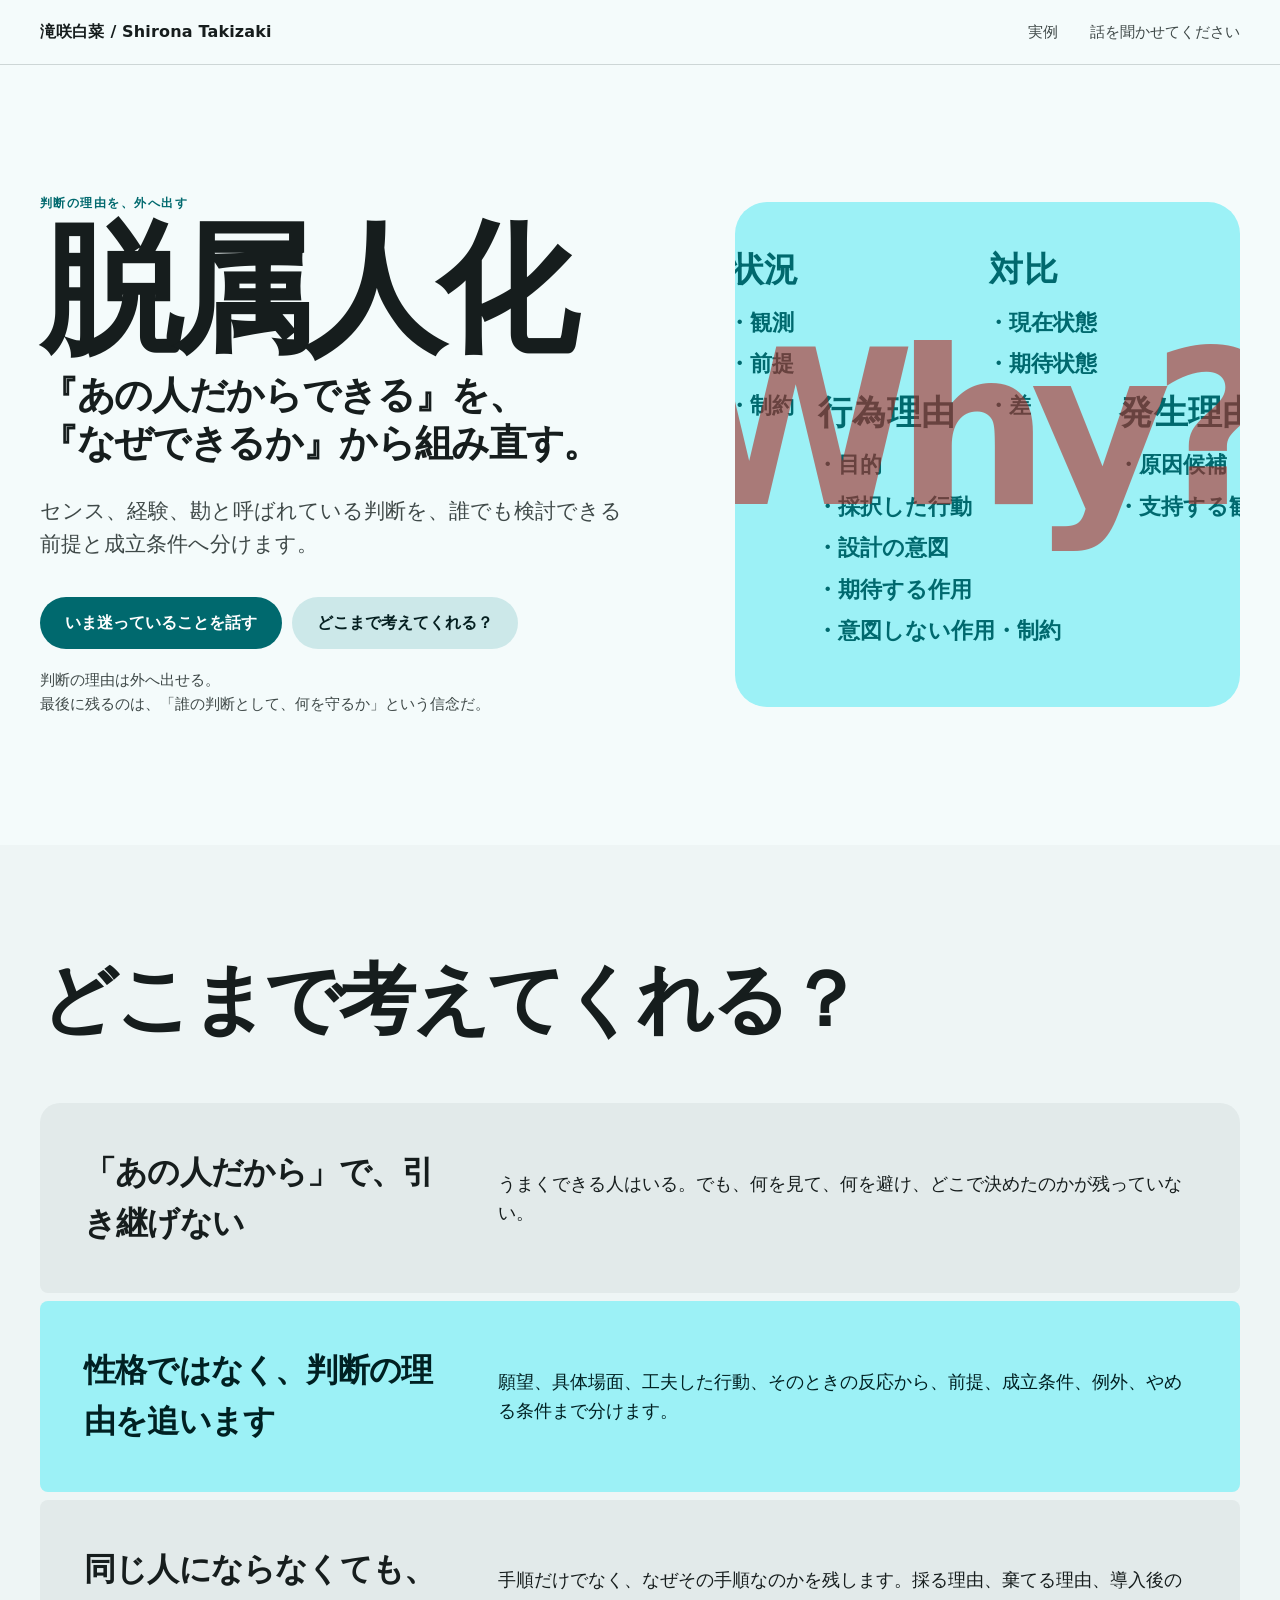
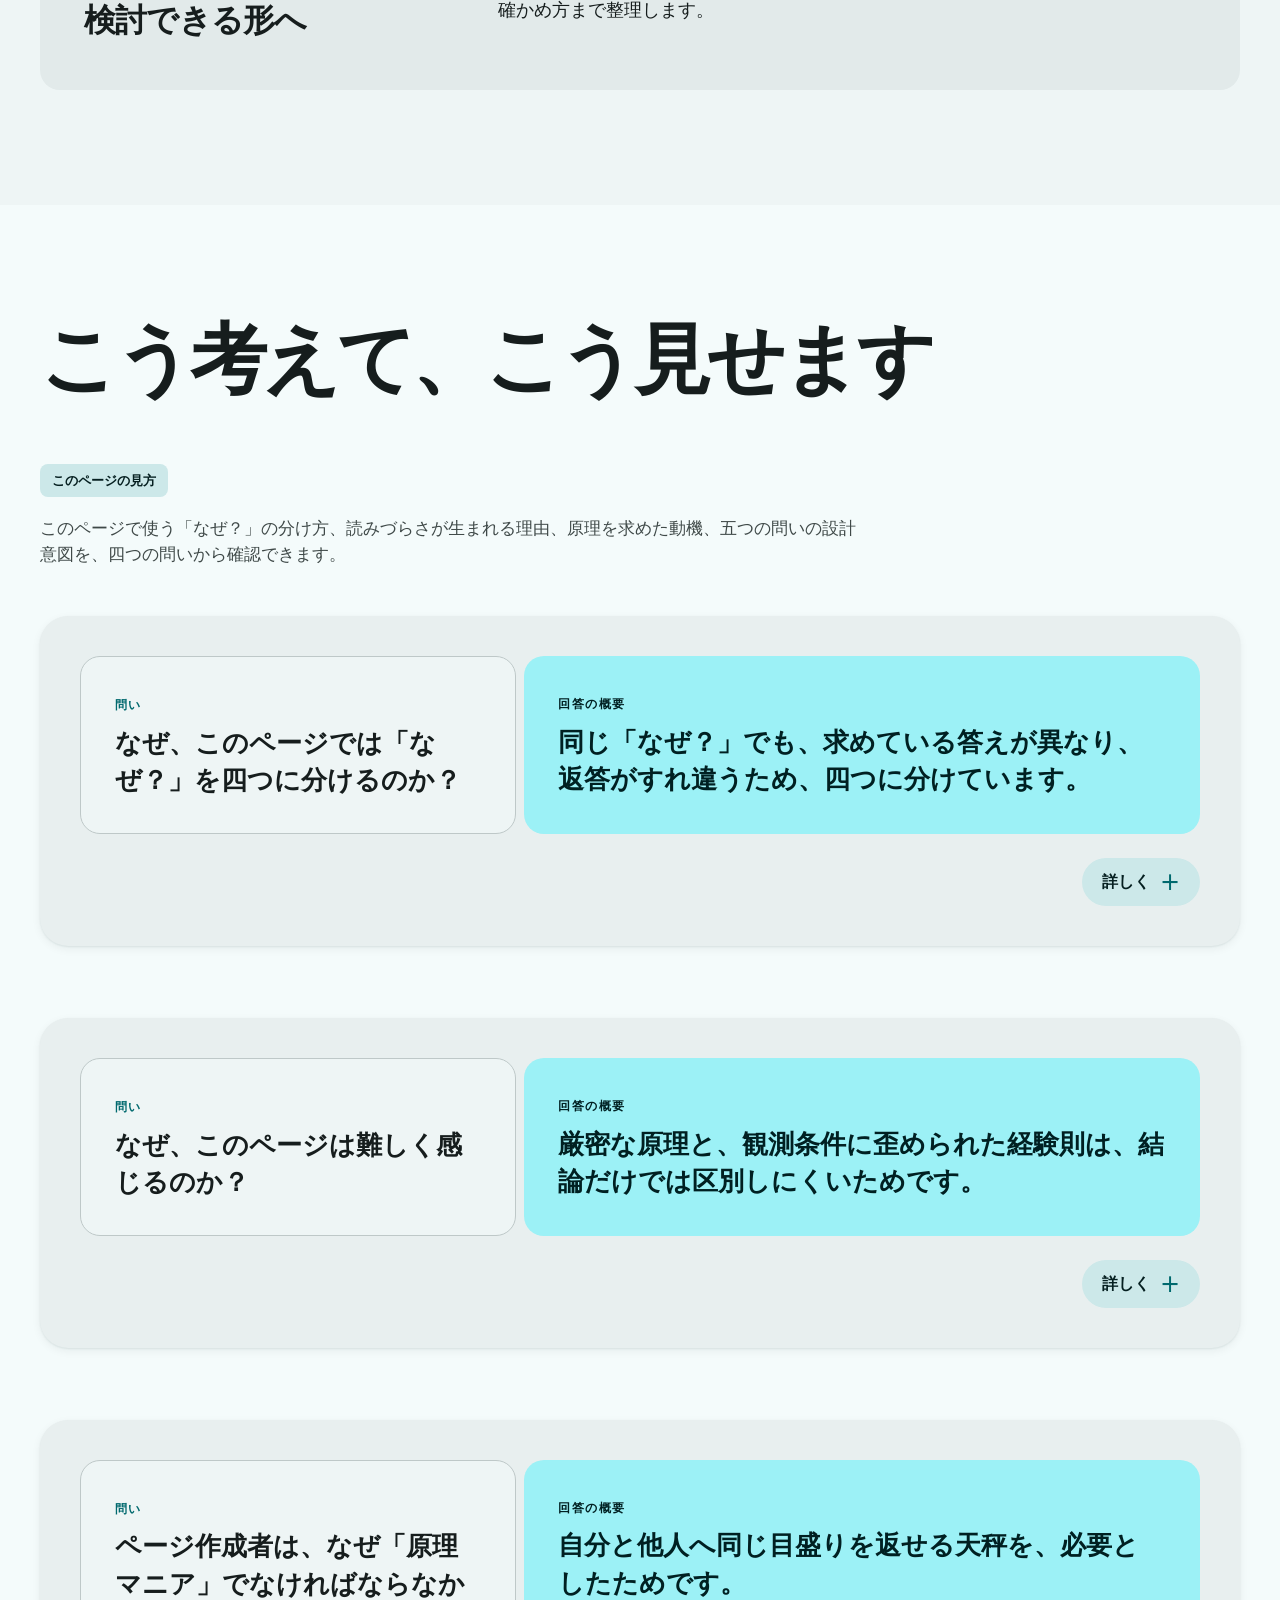
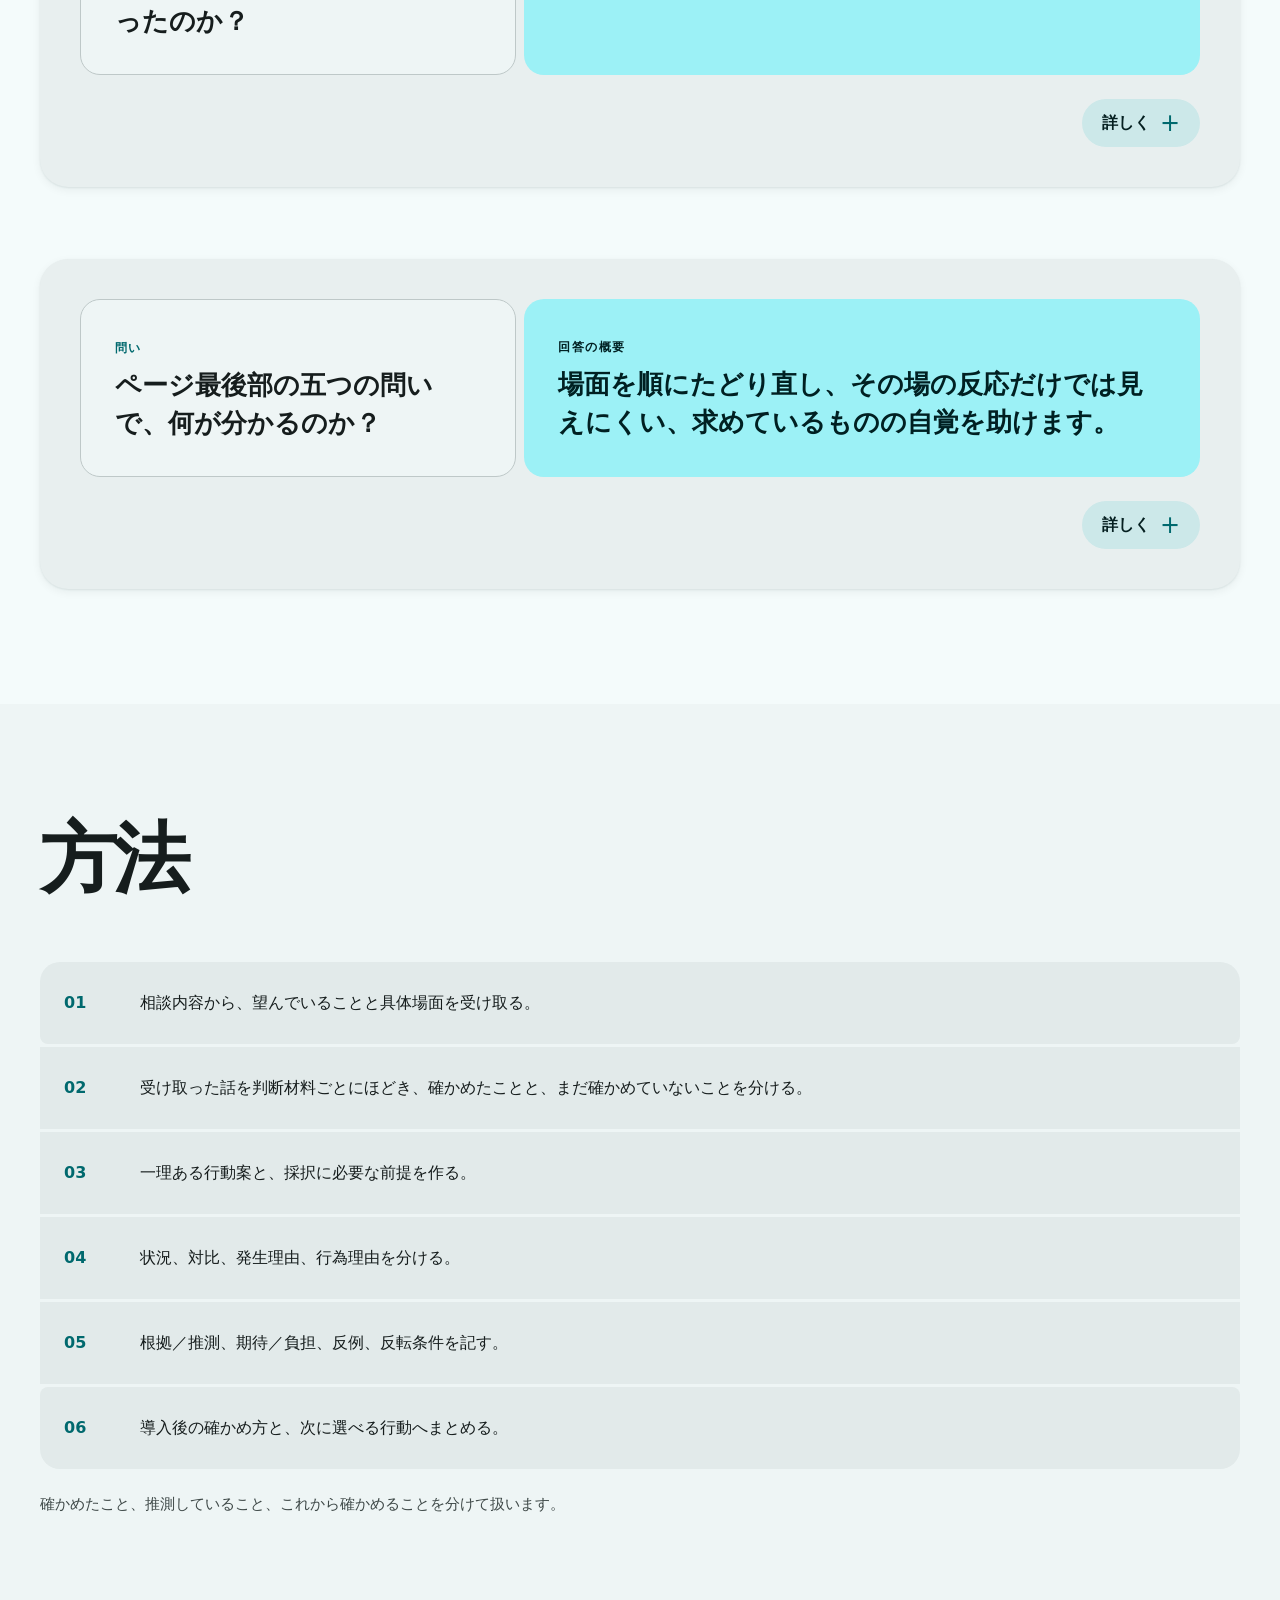
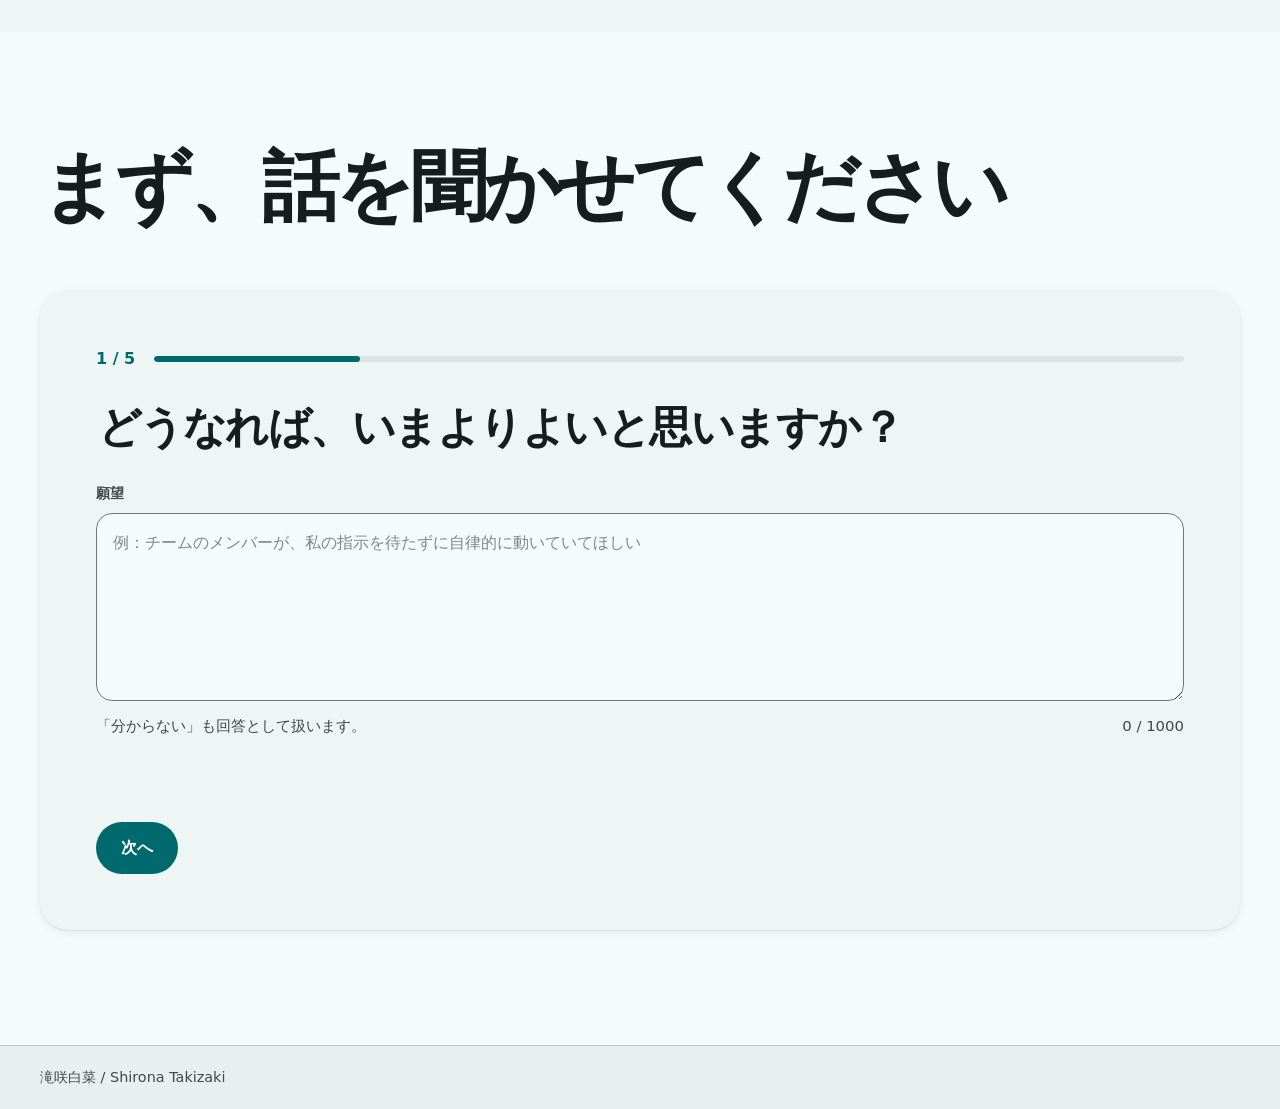
==== commit 84349cf1: "Clarify public Q&A reasoning" ====
--- a/index.html
+++ b/index.html
@@ -12,7 +12,7 @@
   <meta property="og:description" content="『あの人だからできる』を、『なぜできるか』から組み直す。">
   <title>脱属人化 — 滝咲白菜 / Shirona Takizaki</title>
   <link rel="stylesheet" href="styles.css?v=form-counts-1">
-  <script src="why-details.js?v=mismatch-copy-1" defer></script>
+    <script src="why-details.js?v=uncertainty-structure-1" defer></script>
   <script src="app.js?v=form-counts-1" defer></script>
 </head>
 <body>
@@ -102,7 +102,7 @@
         </div>
         <div class="section-intro">
           <span class="status-chip">このページの見方</span>
-          <p>このページで使う「なぜ？」の分け方、読みづらさが生まれる理由、五つの問いの設計意図を、三つの問いから確認できます。</p>
+          <p>このページで使う「なぜ？」の分け方、読みづらさが生まれる理由、原理を求めた動機、五つの問いの設計意図を、四つの問いから確認できます。</p>
         </div>
 
         <div class="case-list">
@@ -125,7 +125,7 @@
                 <div class="why-grid" data-why-overview>
                     <section><h4>状況</h4><p>「なぜ？」の一語で、起きていること、差、発生原因、行動理由のいずれも尋ねられる状態です。</p></section>
                     <section><h4>対比</h4><p>問い手が求めた説明対象と、答え手が選んだ説明対象との間に差があります。</p></section>
-                    <section><h4>発生理由</h4><p>問いの省略、互いの前提、注目している箇所の違いが、返答のすれ違いに関係する可能性があります。</p></section>
+                    <section><h4>発生理由</h4><p>問いの対象が省略されると、互いの前提や注目点の違いが、返答のすれ違いとして現れます。</p></section>
                     <section><h4>行為理由</h4><p>何について答えるかを混ぜないため、このページでは四つの説明対象を分けて表示します。</p></section>
                 </div>
               </div>
@@ -151,8 +151,34 @@
                 <div class="why-grid" data-why-overview>
                     <section><h4>状況</h4><p>原理と経験則は、どちらも複数の経験をまとめた結論として似た形で現れます。</p></section>
                     <section><h4>対比</h4><p>結論だけが見える状態と、観測・前提・結論の接続を検討できる状態との間に差があります。</p></section>
-                    <section><h4>発生理由</h4><p>一般化の形が似ていることや、観測条件が結論から見えにくいことが難しさに関係する可能性があります。</p></section>
+                    <section><h4>発生理由</h4><p>原理と経験則が同じ一般化の形で示され、観測条件が結論から省かれることで、両者の区別が難しくなります。</p></section>
                     <section><h4>行為理由</h4><p>結論を正解として渡さず、観測、前提、結論を分けて検討できる形にします。</p></section>
+                </div>
+              </div>
+            </details>
+          </article>
+
+          <article class="case" aria-labelledby="page-qa-principle-enthusiast-question" data-why-case="page-qa-principle-enthusiast">
+            <details class="case-explanation">
+              <summary class="case-summary">
+                <span class="case-summary-copy">
+                  <span class="case-question">
+                    <span class="card-label">問い</span>
+                    <span id="page-qa-principle-enthusiast-question" class="case-question-text" role="heading" aria-level="3">ページ作成者は、なぜ「原理マニア」でなければならなかったのか？</span>
+                  </span>
+                  <span class="case-answer">
+                    <span class="card-label">回答の概要</span>
+                    <span class="case-answer-text">自分と他人へ同じ目盛りを返せる天秤を、必要としたためです。</span>
+                  </span>
+                </span>
+                <span class="case-toggle"><span class="case-toggle-closed">詳しく</span><span class="case-toggle-open">閉じる</span></span>
+              </summary>
+              <div class="details-body">
+                <div class="why-grid" data-why-overview>
+                    <section><h4>状況</h4><p>同じ主張でも、誰が判断する側にいるかで、求められる根拠や許される省略が変わる場面があります。</p></section>
+                    <section><h4>対比</h4><p>判断者によって目盛りが変わる状態と、立場を入れ替えても同じ条件で測りたいという願望を比べます。</p></section>
+                    <section><h4>発生理由</h4><p>自分の前提が見えないまま経験を一般化し、立場によって説明責任を変えることで、判断の目盛りが変わります。</p></section>
+                    <section><h4>行為理由</h4><p>自分と他人へ同じ問いを返せる天秤を求め、原理まで戻って検討します。</p></section>
                 </div>
               </div>
             </details>
@@ -176,8 +202,8 @@
               <div class="details-body">
                 <div class="why-grid" data-why-overview>
                     <section><h4>状況</h4><p>五つの問いは、願望から理念・帰結まで、具体的な場面と反応を順にたどる入力です。</p></section>
-                    <section><h4>対比</h4><p>その場の反応だけが見えている状態と、場面、行動、気づき、守りたいものの接続が見える状態を比べます。</p></section>
-                    <section><h4>発生理由</h4><p>複数の経験が短い願望へ圧縮されることや、その場の反応が強く残ることが、求めるものを見えにくくする可能性があります。</p></section>
+                    <section><h4>対比</h4><p>その場の反応だけが見える状態と、判断に至った因果と見込む帰結まで見える状態を比べます。</p></section>
+                    <section><h4>発生理由</h4><p>複数の経験を短い願望へ圧縮すると、具体場面と行動が省かれ、その場の強い反応が求めるものとして残ります。</p></section>
                     <section><h4>行為理由</h4><p>五つの問いを順にたどり、具体場面を疑似的に体験し直すための手掛かりとして使います。</p></section>
                 </div>
               </div>
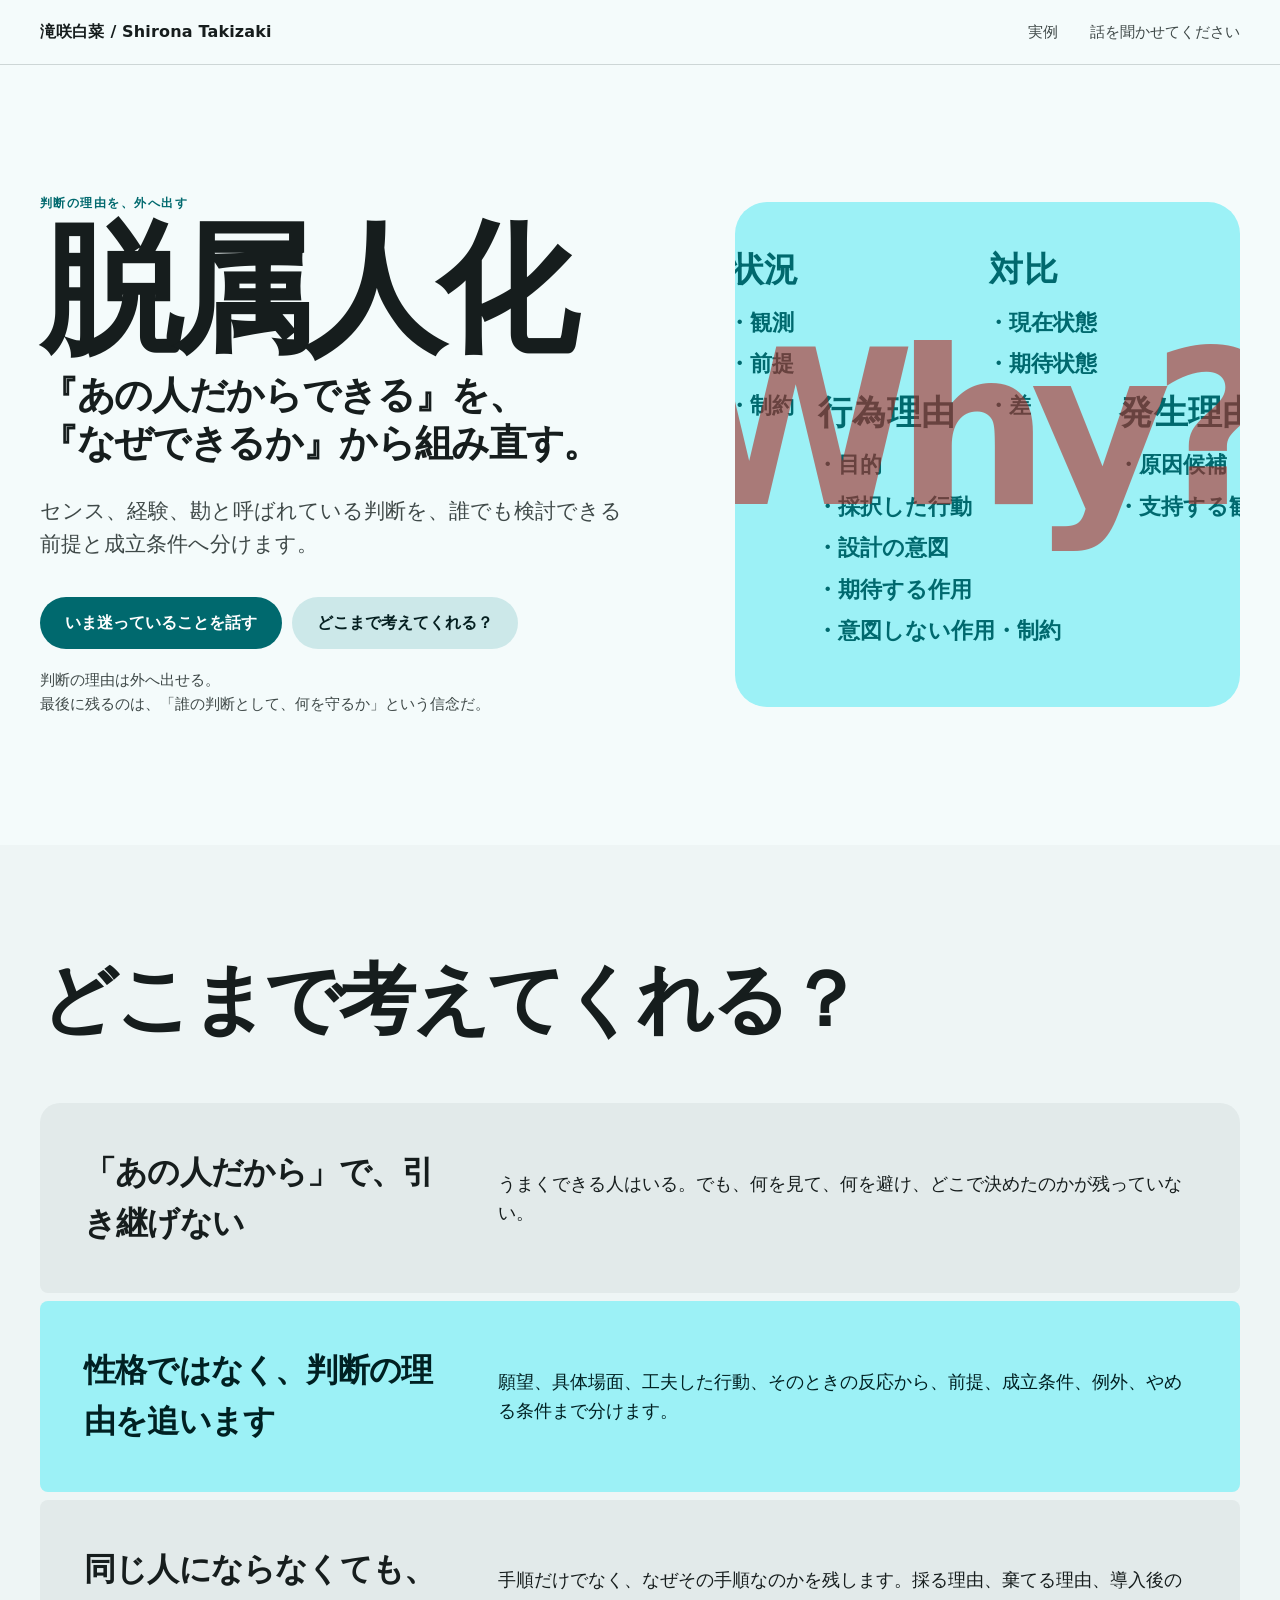
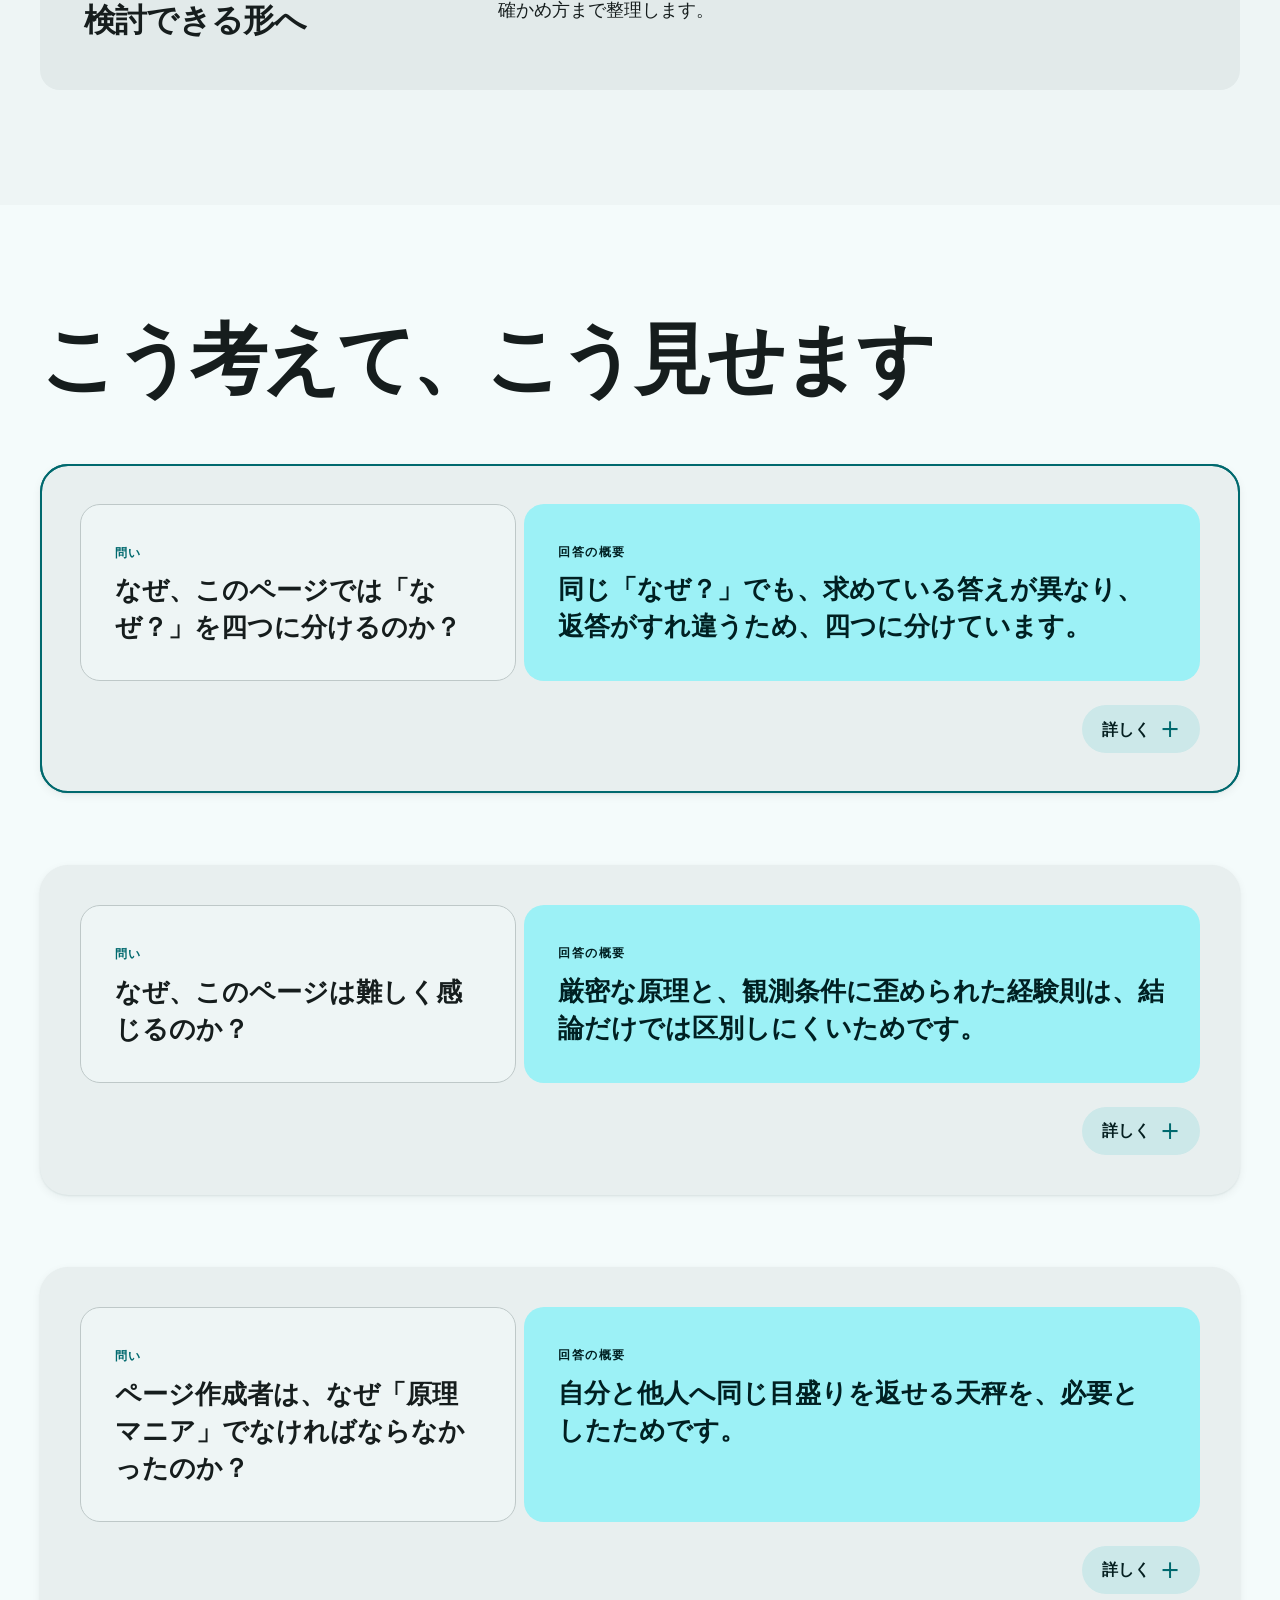
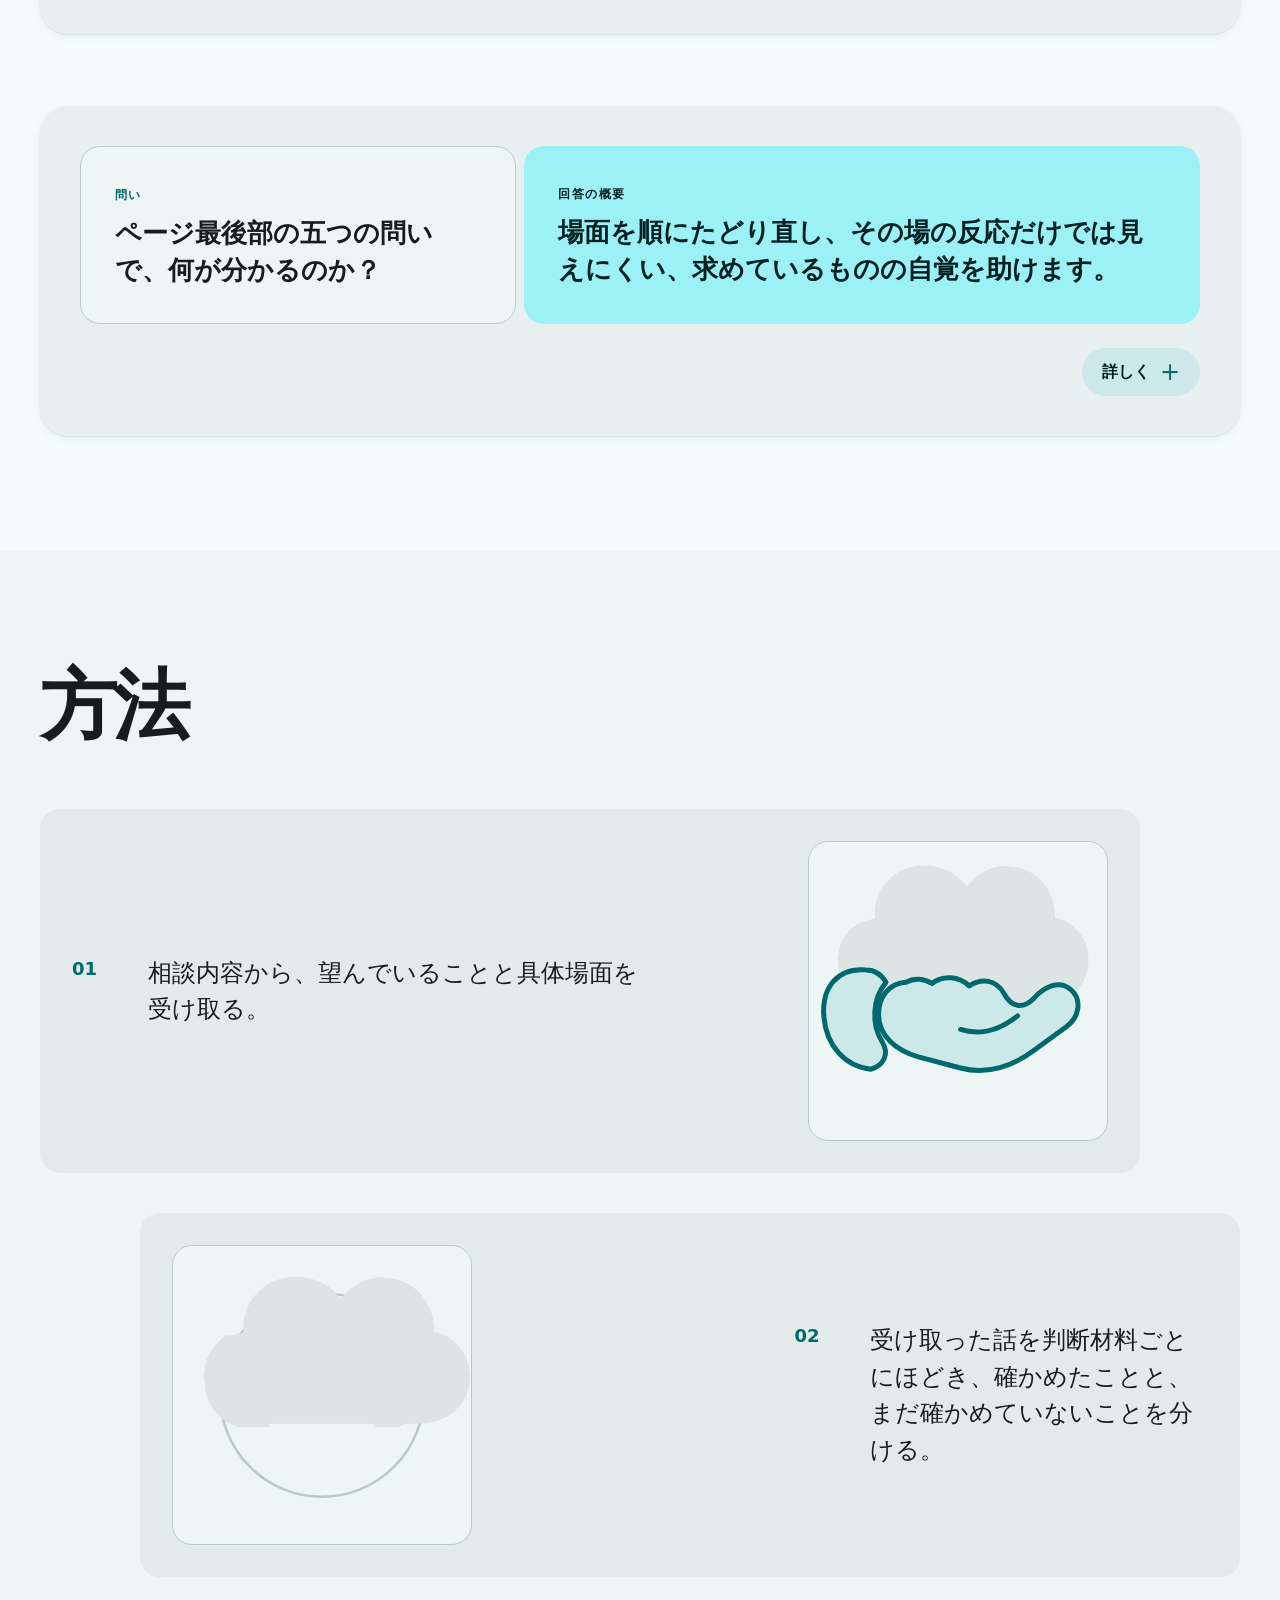
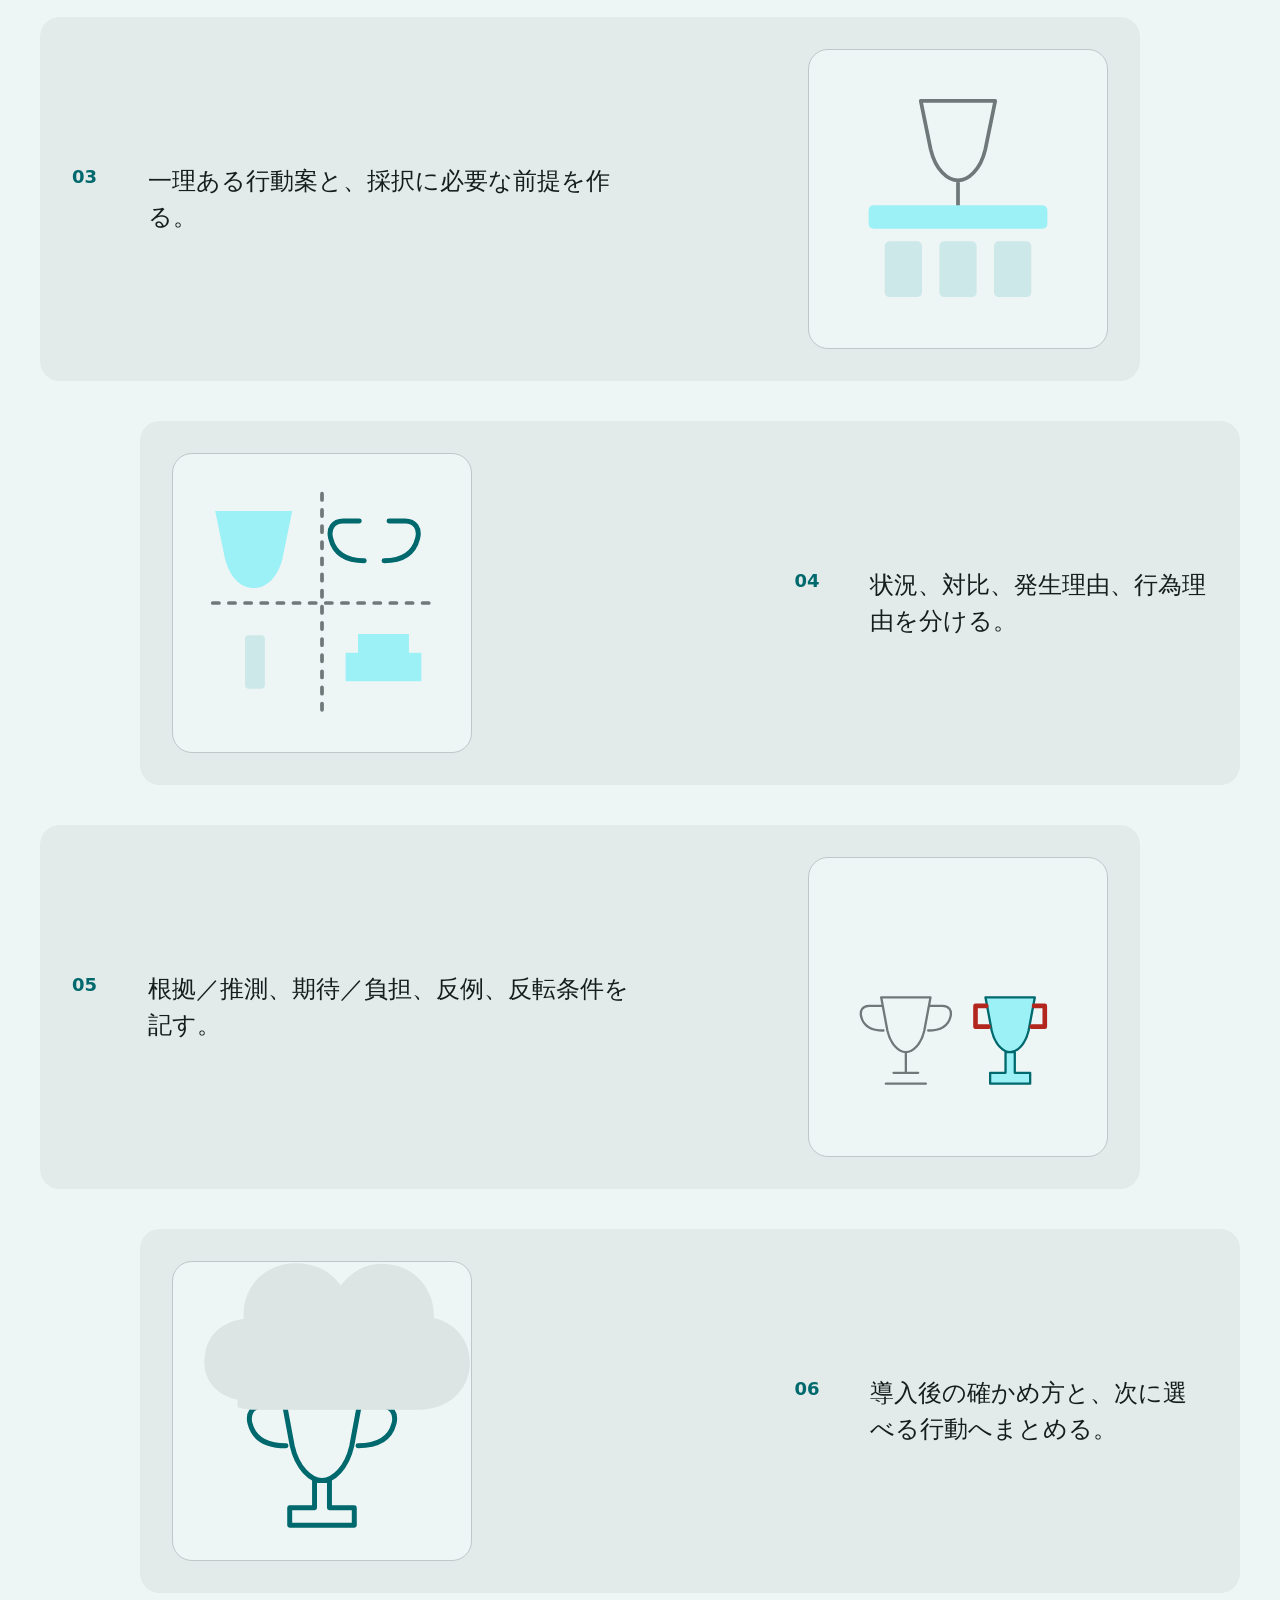
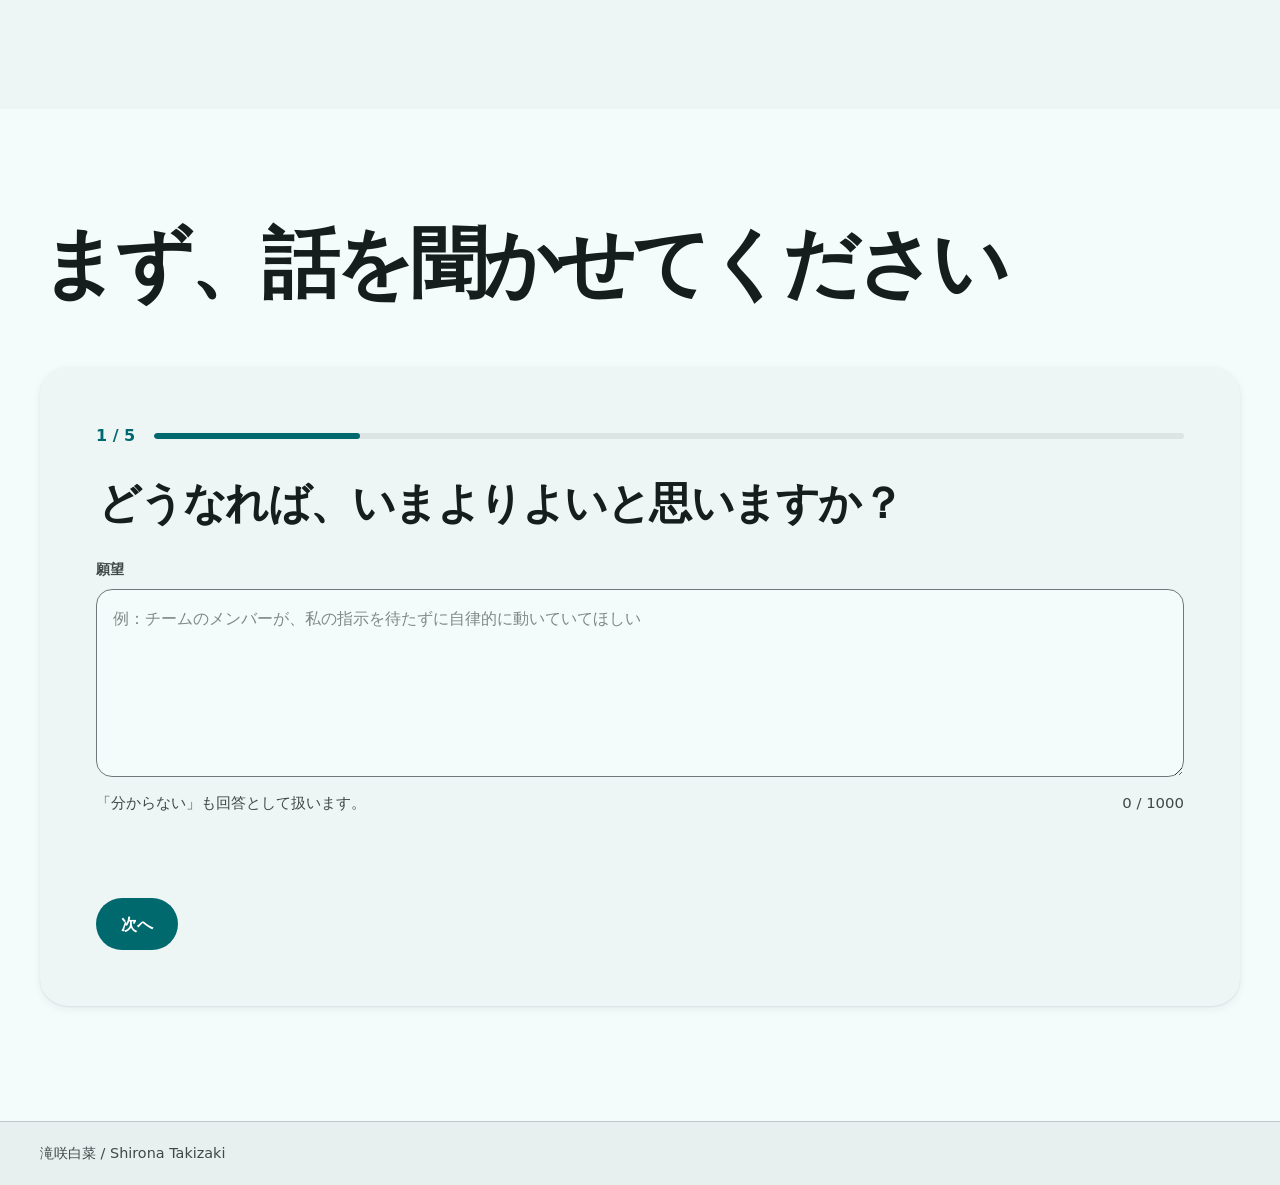
==== commit a137efdf: "Add animated method workflow" ====
--- a/index.html
+++ b/index.html
@@ -11,9 +11,9 @@
   <meta property="og:title" content="脱属人化 — 滝咲白菜 / Shirona Takizaki">
   <meta property="og:description" content="『あの人だからできる』を、『なぜできるか』から組み直す。">
   <title>脱属人化 — 滝咲白菜 / Shirona Takizaki</title>
-  <link rel="stylesheet" href="styles.css?v=form-counts-1">
+  <link rel="stylesheet" href="styles.css?v=method-boundary-1">
     <script src="why-details.js?v=uncertainty-structure-1" defer></script>
-  <script src="app.js?v=form-counts-1" defer></script>
+  <script src="app.js?v=method-loop-1" defer></script>
 </head>
 <body>
   <a class="skip-link" href="#main">本文へ移動</a>
@@ -100,10 +100,6 @@
         <div class="section-heading">
           <h2 id="examples-title">こう考えて、こう見せます</h2>
         </div>
-        <div class="section-intro">
-          <span class="status-chip">このページの見方</span>
-          <p>このページで使う「なぜ？」の分け方、読みづらさが生まれる理由、原理を求めた動機、五つの問いの設計意図を、四つの問いから確認できます。</p>
-        </div>
 
         <div class="case-list">
           <article class="case" aria-labelledby="page-qa-case-1-question" data-why-case="page-qa-case-1">
@@ -219,14 +215,100 @@
           <h2 id="method-title">方法</h2>
         </div>
         <ol class="method-list">
-          <li><span>01</span><p>相談内容から、望んでいることと具体場面を受け取る。</p></li>
-          <li><span>02</span><p>受け取った話を判断材料ごとにほどき、確かめたことと、まだ確かめていないことを分ける。</p></li>
-          <li><span>03</span><p>一理ある行動案と、採択に必要な前提を作る。</p></li>
-          <li><span>04</span><p>状況、対比、発生理由、行為理由を分ける。</p></li>
-          <li><span>05</span><p>根拠／推測、期待／負担、反例、反転条件を記す。</p></li>
-          <li><span>06</span><p>導入後の確かめ方と、次に選べる行動へまとめる。</p></li>
+          <li>
+            <div class="method-copy"><span>01</span><p>相談内容から、望んでいることと具体場面を受け取る。</p></div>
+            <div class="method-motion method-motion-dream" data-method-motion aria-hidden="true">
+              <svg viewBox="0 0 240 240" focusable="false">
+                <path class="receive-cloud motion-fill-soft" d="M48 124c-18-4-28-18-24-36 3-15 14-24 29-26-2-25 16-43 40-43 14 0 26 6 34 17 9-12 23-19 38-16 21 3 34 21 33 41 17 4 28 18 27 36-1 20-17 35-39 35H59c-4 0-8-1-11-2Z"/>
+                <path class="receive-sleeve motion-fill-secondary motion-stroke-primary" d="M46 103c-23-2-36 14-34 38 2 23 17 40 38 42 10-3 15-12 9-22-9-14-8-35 3-48-4-7-10-10-16-10Z"/>
+                <path class="receive-hand motion-fill-secondary motion-stroke-primary" d="M78 113c-13 1-22 11-22 26 0 17 14 29 32 34l34 9c22 6 43-2 59-14l26-19c11-8 13-22 4-30-9-8-21-3-30 7-9 9-18 7-24-4-6-11-18-13-28-6-8-8-21-9-30-2-6-4-14-5-21-1Z"/>
+                <path class="receive-thumb motion-stroke-primary" d="M122 151c16 5 32 0 46-11"/>
+              </svg>
+            </div>
+          </li>
+          <li>
+            <div class="method-copy"><span>02</span><p>受け取った話を判断材料ごとにほどき、確かめたことと、まだ確かめていないことを分ける。</p></div>
+            <div class="method-motion method-motion-trim" data-method-motion aria-hidden="true">
+              <svg viewBox="0 0 240 240" focusable="false">
+                <path class="trim-cloud motion-fill-soft" d="M52 135c-19-4-30-19-26-38 3-16 15-25 31-27-2-26 17-45 42-45 15 0 28 6 36 18 10-13 24-20 40-17 22 3 36 22 35 43 18 4 30 19 29 38-1 21-18 36-41 36H64c-4 0-8-1-12-2Z"/>
+                <circle class="trim-sonar-ring motion-stroke-faint" cx="120" cy="120" r="82"/>
+                <path class="trim-sonar-line motion-stroke-primary" d="M120 120V38"/>
+                <defs>
+                  <mask id="trim-angular-reveal" class="trim-mask" maskUnits="userSpaceOnUse" x="0" y="0" width="240" height="240">
+                    <circle class="trim-reveal" cx="120" cy="120" r="120" pathLength="1"/>
+                  </mask>
+                </defs>
+                <g class="trim-trophy motion-fill-primary motion-stroke-primary" mask="url(#trim-angular-reveal)">
+                  <path d="M88 63h64l-8 43c-4 18-15 28-24 28s-20-10-24-28Z"/>
+                  <path d="M89 74H72c-8 0-12 6-10 14 3 12 13 18 29 18M151 74h17c8 0 12 6 10 14-3 12-13 18-29 18" fill="none"/>
+                  <path d="M114 134h12v25h-12z"/>
+                </g>
+                <path class="trim-scrap trim-scrap-left motion-fill-soft" d="M42 72h35v74H52c-18-7-28-22-26-40 1-16 7-27 16-34Z"/>
+                <path class="trim-scrap trim-scrap-right motion-fill-soft" d="M163 72h35c9 7 14 19 13 34-1 19-12 33-30 40h-18Z"/>
+                <path class="trim-next-cloud motion-fill-soft" d="M52 135c-19-4-30-19-26-38 3-16 15-25 31-27-2-26 17-45 42-45 15 0 28 6 36 18 10-13 24-20 40-17 22 3 36 22 35 43 18 4 30 19 29 38-1 21-18 36-41 36H64c-4 0-8-1-12-2Z"/>
+              </svg>
+            </div>
+          </li>
+          <li>
+            <div class="method-copy"><span>03</span><p>一理ある行動案と、採択に必要な前提を作る。</p></div>
+            <div class="method-motion method-motion-foundation" data-method-motion aria-hidden="true">
+              <svg viewBox="0 0 240 240" focusable="false">
+                <path class="foundation-outline motion-stroke-muted" d="M90 41h60l-8 39c-4 17-14 25-22 25s-18-8-22-25ZM120 105v23M100 138h40"/>
+                <rect class="foundation-platform motion-fill-primary" x="48" y="125" width="144" height="19" rx="4"/>
+                <rect class="foundation-support motion-fill-secondary" x="61" y="154" width="30" height="45" rx="4"/>
+                <rect class="foundation-support motion-fill-secondary" x="105" y="154" width="30" height="45" rx="4"/>
+                <rect class="foundation-support motion-fill-secondary" x="149" y="154" width="30" height="45" rx="4"/>
+              </svg>
+            </div>
+          </li>
+          <li>
+            <div class="method-copy"><span>04</span><p>状況、対比、発生理由、行為理由を分ける。</p></div>
+            <div class="method-motion method-motion-parts" data-method-motion aria-hidden="true">
+              <svg viewBox="0 0 240 240" focusable="false">
+                <path class="parts-guide motion-stroke-muted" d="M120 32v176M32 120h176"/>
+                <path class="trophy-part part-cup motion-fill-primary" d="M34 46h62l-8 39c-4 15-13 23-23 23S46 100 42 85Z"/>
+                <path class="trophy-part part-handles motion-stroke-primary" d="M150 54h-13c-8 0-12 6-10 14 3 12 12 18 27 18M174 54h13c8 0 12 6 10 14-3 12-12 18-27 18"/>
+                <rect class="trophy-part part-stem motion-fill-secondary" x="58" y="146" width="16" height="43" rx="3"/>
+                <path class="trophy-part part-base motion-fill-primary" d="M139 160h61v23h-61zM149 145h41v15h-41z"/>
+              </svg>
+            </div>
+          </li>
+          <li>
+            <div class="method-copy"><span>05</span><p>根拠／推測、期待／負担、反例、反転条件を記す。</p></div>
+            <div class="method-motion method-motion-compare" data-method-motion aria-hidden="true">
+              <svg viewBox="0 0 240 240" focusable="false">
+                <g class="compare-dream motion-stroke-muted" transform="translate(-42 20) scale(.62)">
+                  <path d="M88 71h64l-8 43c-4 18-15 28-24 28s-20-10-24-28Z"/>
+                  <path d="M89 82H72c-8 0-12 6-10 14 3 12 13 18 29 18M151 82h17c8 0 12 6 10 14-3 12-13 18-29 18M120 142v27M94 183h52M104 169h32"/>
+                </g>
+                <g class="compare-built motion-fill-primary motion-stroke-primary" transform="translate(42 20) scale(.62)">
+                  <path d="M88 71h64l-8 43c-4 18-15 28-24 28s-20-10-24-28Z"/>
+                  <path class="compare-built-handles" d="M89 82H75v27h17M151 82h14v27h-17" fill="none"/>
+                  <path d="M114 142h12v27h20v14H94v-14h20Z"/>
+                  <path class="compare-built-highlight" d="M89 82H75v27h17M151 82h14v27h-17"/>
+                </g>
+              </svg>
+            </div>
+          </li>
+          <li>
+            <div class="method-copy"><span>06</span><p>導入後の確かめ方と、次に選べる行動へまとめる。</p></div>
+            <div class="method-motion method-motion-next" data-method-motion aria-hidden="true">
+              <svg viewBox="0 0 240 240" focusable="false">
+                <g class="next-trophy motion-fill-primary motion-stroke-primary">
+                  <path d="M88 105h64l-8 43c-4 18-15 28-24 28s-20-10-24-28Z"/>
+                  <path d="M89 116H72c-8 0-12 6-10 14 3 12 13 18 29 18M151 116h17c8 0 12 6 10 14-3 12-13 18-29 18" fill="none"/>
+                  <path d="M114 176h12v22h20v14H94v-14h20Z"/>
+                </g>
+                <g class="next-sparkles motion-stroke-primary">
+                  <path d="M62 91V67M50 79h24M180 91V67M168 79h24"/>
+                  <path d="M82 55V41M75 48h14M158 55V41M151 48h14"/>
+                  <path d="M120 43V21M109 32h22"/>
+                </g>
+                <path class="next-born-cloud motion-fill-soft" d="M52 111c-19-4-30-19-26-38 3-16 15-25 31-27-2-26 17-45 42-45 15 0 28 6 36 18 10-13 24-20 40-17 22 3 36 22 35 43 18 4 30 19 29 38-1 21-18 36-41 36H64c-4 0-8-1-12-2Z"/>
+              </svg>
+            </div>
+          </li>
         </ol>
-        <p class="method-boundary">確かめたこと、推測していること、これから確かめることを分けて扱います。</p>
       </div>
     </section>
 
--- a/styles.css
+++ b/styles.css
@@ -281,7 +281,6 @@
 }
 
 .hero-boundary,
-.method-boundary,
 .options-note,
 .field-hint,
 .prototype-note {
@@ -472,19 +471,6 @@
   font-size: clamp(1rem, 1.5vw, 1.15rem);
 }
 
-.section-intro {
-  display: grid;
-  gap: 18px;
-  max-width: 820px;
-  margin-bottom: 48px;
-}
-
-.section-intro p {
-  margin: 0;
-  color: var(--md-sys-color-on-surface-variant);
-  font-size: 1.05rem;
-}
-
 .status-chip {
   width: fit-content;
   border-radius: 8px;
@@ -635,6 +621,28 @@
   transition: transform 180ms var(--motion-expressive), background-color 180ms var(--motion-standard);
 }
 
+.attention-wave {
+  position: relative;
+  isolation: isolate;
+}
+
+.attention-wave::before,
+.attention-wave::after {
+  position: absolute;
+  z-index: 2;
+  inset: 0;
+  border: 2px solid var(--md-sys-color-primary);
+  border-radius: inherit;
+  content: "";
+  pointer-events: none;
+  transform-origin: center;
+  animation: attention-wave 1.8s var(--motion-standard) infinite;
+}
+
+.attention-wave::after {
+  animation-delay: -0.9s;
+}
+
 .why-grid h4,
 .why-grid p {
   margin: 0;
@@ -729,7 +737,7 @@
 
 .method-list {
   display: grid;
-  gap: 3px;
+  gap: clamp(20px, 4vw, 40px);
   margin: 0;
   padding: 0;
   list-style: none;
@@ -737,34 +745,267 @@
 
 .method-list li {
   display: grid;
-  grid-template-columns: 56px 1fr;
+  grid-template-columns: minmax(0, 1fr) minmax(220px, 0.72fr);
+  gap: clamp(20px, 4vw, 48px);
+  align-items: center;
+  width: min(100%, 1100px);
+  border-radius: var(--radius-card);
+  padding: clamp(20px, 3vw, 32px);
+  background: var(--md-sys-color-surface-container-high);
+}
+
+.method-list li:nth-child(odd) {
+  justify-self: start;
+}
+
+.method-list li:nth-child(even) {
+  justify-self: end;
+}
+
+.method-copy {
+  display: grid;
+  grid-template-columns: 56px minmax(0, 1fr);
   gap: 20px;
-  align-items: center;
-  min-height: 82px;
-  padding: 18px 24px;
-  background: var(--md-sys-color-surface-container-high);
-}
-
-.method-list li:first-child {
-  border-radius: var(--radius-card) var(--radius-card) 8px 8px;
-}
-
-.method-list li:last-child {
-  border-radius: 8px 8px var(--radius-card) var(--radius-card);
-}
-
-.method-list span {
+  align-items: start;
+}
+
+.method-list li:nth-child(even) .method-copy {
+  grid-column: 2;
+  grid-row: 1;
+}
+
+.method-list li:nth-child(even) .method-motion {
+  grid-column: 1;
+  grid-row: 1;
+}
+
+.method-copy > span {
   color: var(--md-sys-color-primary);
+  font-size: 1.125rem;
   font-weight: 750;
-}
-
-.method-list p,
-.method-boundary {
+  line-height: 1.5;
+}
+
+.method-copy p {
   margin: 0;
 }
 
-.method-boundary {
-  margin-top: 24px;
+.method-copy p {
+  font-size: clamp(1.15rem, 1.9vw, 1.55rem);
+  line-height: 1.5;
+}
+
+.method-motion {
+  width: min(100%, 300px);
+  aspect-ratio: 1;
+  justify-self: end;
+  overflow: hidden;
+  border: 1px solid var(--md-sys-color-outline-variant);
+  border-radius: 20px;
+  background: var(--md-sys-color-surface-container-low);
+}
+
+.method-list li:nth-child(even) .method-motion {
+  justify-self: start;
+}
+
+.method-motion svg {
+  display: block;
+  width: 100%;
+  height: 100%;
+}
+
+.method-motion svg * {
+  transform-box: fill-box;
+  transform-origin: center;
+}
+
+.motion-fill-soft {
+  fill: var(--md-sys-color-surface-container-highest);
+}
+
+.motion-fill-surface {
+  fill: var(--md-sys-color-surface-container-low);
+}
+
+.motion-fill-primary {
+  fill: var(--md-sys-color-primary-container);
+}
+
+.motion-fill-secondary {
+  fill: var(--md-sys-color-secondary-container);
+}
+
+.motion-stroke-primary {
+  fill: none;
+  stroke: var(--md-sys-color-primary);
+  stroke-width: 4;
+  stroke-linecap: round;
+  stroke-linejoin: round;
+}
+
+.motion-stroke-muted {
+  fill: none;
+  stroke: var(--md-sys-color-outline);
+  stroke-width: 3;
+  stroke-linecap: round;
+  stroke-linejoin: round;
+}
+
+.motion-stroke-faint {
+  fill: none;
+  stroke: var(--md-sys-color-outline-variant);
+  stroke-width: 2;
+}
+
+.motion-stroke-error {
+  fill: none;
+  stroke: var(--md-sys-color-error);
+  stroke-width: 5;
+  stroke-linecap: round;
+}
+
+.trim-trophy,
+.compare-built {
+  fill: var(--md-sys-color-primary-container);
+  stroke: var(--md-sys-color-primary);
+  stroke-width: 3;
+}
+
+.compare-built-highlight {
+  fill: none;
+  stroke: var(--md-sys-color-error);
+  stroke-width: 6;
+  stroke-linecap: round;
+  stroke-linejoin: round;
+}
+
+.receive-hand,
+.receive-sleeve {
+  fill: var(--md-sys-color-secondary-container);
+  stroke: var(--md-sys-color-primary);
+}
+
+.method-motion svg .trim-sonar-line {
+  transform-box: view-box;
+  transform-origin: 120px 120px;
+}
+
+.trim-mask {
+  mask-type: alpha;
+}
+
+.trim-reveal {
+  fill: none;
+  stroke: var(--md-sys-color-on-surface);
+  stroke-width: 240;
+  stroke-dasharray: 0 1;
+  transform: rotate(-90deg);
+  transform-box: fill-box;
+  transform-origin: center;
+}
+
+.parts-guide {
+  stroke-dasharray: 5 8;
+}
+
+.js .receive-cloud {
+  animation: method-receive-cloud 4.8s var(--motion-standard) infinite both paused;
+}
+
+.js .receive-sleeve,
+.js .receive-hand,
+.js .receive-thumb {
+  animation: method-receive-hand 4.8s var(--motion-expressive) infinite both paused;
+}
+
+.js .trim-cloud {
+  animation: method-trim-cloud 6.2s var(--motion-standard) infinite both paused;
+}
+
+.js .trim-sonar-ring {
+  animation: method-sonar-ring 6.2s linear infinite both paused;
+}
+
+.js .trim-sonar-line {
+  animation: method-sonar-sweep 6.2s linear infinite both paused;
+}
+
+.js .trim-reveal {
+  animation: method-sonar-reveal 6.2s linear infinite both paused;
+}
+
+.js .trim-trophy {
+  animation: method-trimmed-trophy 6.2s var(--motion-standard) infinite both paused;
+}
+
+.js .trim-scrap-left,
+.js .trim-scrap-right {
+  animation: method-trim-scrap 6.2s var(--motion-standard) infinite both paused;
+}
+
+.js .trim-next-cloud {
+  animation: method-next-cloud 6.2s var(--motion-standard) infinite both paused;
+}
+
+.js .foundation-outline {
+  animation: method-outline-reveal 5.4s var(--motion-standard) infinite both paused;
+}
+
+.js .foundation-support {
+  animation: method-support-rise 5.4s var(--motion-expressive) infinite both paused;
+}
+
+.js .foundation-platform {
+  animation: method-platform-settle 5.4s var(--motion-expressive) infinite both paused;
+}
+
+.js .parts-guide {
+  animation: method-guide-reveal 5.4s var(--motion-standard) infinite both paused;
+}
+
+.js .part-cup {
+  animation: method-part-cup 5.4s var(--motion-expressive) infinite both paused;
+}
+
+.js .part-handles {
+  animation: method-part-handles 5.4s var(--motion-expressive) infinite both paused;
+}
+
+.js .part-stem {
+  animation: method-part-stem 5.4s var(--motion-expressive) infinite both paused;
+}
+
+.js .part-base {
+  animation: method-part-base 5.4s var(--motion-expressive) infinite both paused;
+}
+
+.js .compare-dream {
+  animation: method-compare-left 5.4s var(--motion-standard) infinite both paused;
+}
+
+.js .compare-built {
+  animation: method-compare-right 5.4s var(--motion-standard) infinite both paused;
+}
+
+.js .compare-built-highlight {
+  animation: method-actual-highlight 5.4s var(--motion-expressive) infinite both paused;
+}
+
+.js .next-trophy {
+  animation: method-next-trophy 5.4s var(--motion-expressive) infinite both paused;
+}
+
+.js .next-sparkles {
+  animation: method-next-sparkles 5.4s var(--motion-expressive) infinite both paused;
+}
+
+.js .next-born-cloud {
+  animation: method-born-cloud 5.4s var(--motion-expressive) infinite both paused;
+}
+
+.js .method-motion.is-visible svg * {
+  animation-play-state: running;
 }
 
 .intake-form {
@@ -1161,8 +1402,23 @@
   }
 
   .method-list li {
-    grid-template-columns: 40px 1fr;
+    grid-template-columns: 1fr;
+    width: 100%;
     padding-inline: 18px;
+  }
+
+  .method-copy,
+  .method-list li:nth-child(even) .method-copy {
+    grid-column: 1;
+    grid-row: auto;
+    grid-template-columns: 40px minmax(0, 1fr);
+  }
+
+  .method-motion,
+  .method-list li:nth-child(even) .method-motion {
+    grid-column: 1;
+    grid-row: auto;
+    justify-self: center;
   }
 
   .step-actions .button {
@@ -1193,6 +1449,151 @@
 @keyframes step-in {
   from { opacity: 0; transform: translateX(14px); }
   to { opacity: 1; transform: translateX(0); }
+}
+
+@keyframes attention-wave {
+  0% { opacity: 0.58; transform: scale(1); }
+  72%, 100% { opacity: 0; transform: scale(1.024); }
+}
+
+@keyframes method-receive-cloud {
+  0% { opacity: 0; transform: translateX(108px) scale(0.82); }
+  20%, 68% { opacity: 1; transform: translateX(0) scale(1); }
+  84%, 100% { opacity: 0; transform: translateY(-12px) scale(0.96); }
+}
+
+@keyframes method-receive-hand {
+  0%, 100% { transform: translateY(8px); }
+  20%, 72% { transform: translateY(0); }
+}
+
+@keyframes method-trim-cloud {
+  0%, 43% { opacity: 1; transform: translateX(0); }
+  58%, 100% { opacity: 0; transform: translateX(0); }
+}
+
+@keyframes method-sonar-ring {
+  0%, 7% { opacity: 0; transform: scale(0.8); }
+  13%, 44% { opacity: 0.72; transform: scale(1); }
+  52%, 100% { opacity: 0; transform: scale(1.04); }
+}
+
+@keyframes method-sonar-sweep {
+  0%, 8% { opacity: 0; transform: rotate(0deg); }
+  12% { opacity: 1; transform: rotate(0deg); }
+  45% { opacity: 1; transform: rotate(360deg); }
+  52%, 100% { opacity: 0; transform: rotate(360deg); }
+}
+
+@keyframes method-sonar-reveal {
+  0%, 12% { stroke-dasharray: 0 1; }
+  45%, 100% { stroke-dasharray: 1 0; }
+}
+
+@keyframes method-trimmed-trophy {
+  0%, 12% { opacity: 1; transform: translateY(0) scale(0.9); }
+  42%, 53% { opacity: 1; transform: translateY(0) scale(1); }
+  68%, 100% { opacity: 0; transform: translateY(-88px) scale(0.96); }
+}
+
+@keyframes method-trim-scrap {
+  0%, 42% { opacity: 0; transform: translateY(0); }
+  49% { opacity: 1; transform: translateY(0); }
+  69%, 100% { opacity: 0; transform: translateY(86px); }
+}
+
+@keyframes method-next-cloud {
+  0%, 68% { opacity: 0; transform: translateX(-180px) scale(0.9); }
+  76% { opacity: 1; transform: translateX(-180px) scale(0.9); }
+  96%, 100% { opacity: 1; transform: translateX(0) scale(1); }
+}
+
+@keyframes method-outline-reveal {
+  0%, 8% { opacity: 0; }
+  18%, 80% { opacity: 0.62; }
+  94%, 100% { opacity: 0; }
+}
+
+@keyframes method-support-rise {
+  0%, 14% { opacity: 0; transform: translateY(34px); }
+  34%, 80% { opacity: 1; transform: translateY(0); }
+  94%, 100% { opacity: 0; transform: translateY(12px); }
+}
+
+@keyframes method-platform-settle {
+  0%, 28% { opacity: 0; transform: translateY(-20px); }
+  44%, 80% { opacity: 1; transform: translateY(0); }
+  94%, 100% { opacity: 0; transform: translateY(8px); }
+}
+
+@keyframes method-guide-reveal {
+  0%, 8% { opacity: 0; }
+  18%, 80% { opacity: 0.58; }
+  94%, 100% { opacity: 0; }
+}
+
+@keyframes method-part-cup {
+  0%, 12% { opacity: 0; transform: translate(55px, 30px); }
+  36%, 80% { opacity: 1; transform: translate(0); }
+  94%, 100% { opacity: 0; transform: translate(0); }
+}
+
+@keyframes method-part-handles {
+  0%, 12% { opacity: 0; transform: translate(-42px, 32px); }
+  36%, 80% { opacity: 1; transform: translate(0); }
+  94%, 100% { opacity: 0; transform: translate(0); }
+}
+
+@keyframes method-part-stem {
+  0%, 12% { opacity: 0; transform: translate(54px, -42px); }
+  36%, 80% { opacity: 1; transform: translate(0); }
+  94%, 100% { opacity: 0; transform: translate(0); }
+}
+
+@keyframes method-part-base {
+  0%, 12% { opacity: 0; transform: translate(-48px, -36px); }
+  36%, 80% { opacity: 1; transform: translate(0); }
+  94%, 100% { opacity: 0; transform: translate(0); }
+}
+
+@keyframes method-compare-left {
+  0%, 8% { opacity: 0; transform: translate(-22px, 20px) scale(0.62); }
+  20%, 38% { opacity: 0.68; transform: translate(-42px, 20px) scale(0.62); }
+  56%, 80% { opacity: 0.5; transform: translate(0, 20px) scale(0.7); }
+  94%, 100% { opacity: 0; transform: translate(0, 20px) scale(0.7); }
+}
+
+@keyframes method-compare-right {
+  0%, 14% { opacity: 0; transform: translate(22px, 20px) scale(0.62); }
+  26%, 38% { opacity: 1; transform: translate(42px, 20px) scale(0.62); }
+  56%, 80% { opacity: 1; transform: translate(0, 20px) scale(0.7); }
+  94%, 100% { opacity: 0; transform: translate(0, 20px) scale(0.7); }
+}
+
+@keyframes method-actual-highlight {
+  0%, 56% { opacity: 0; }
+  66%, 80% { opacity: 1; }
+  94%, 100% { opacity: 0; }
+}
+
+@keyframes method-next-trophy {
+  0%, 8% { opacity: 0; transform: translateY(18px) scale(0.9); }
+  20%, 82% { opacity: 1; transform: translateY(0) scale(1); }
+  94%, 100% { opacity: 0; transform: translateY(0) scale(0.96); }
+}
+
+@keyframes method-next-sparkles {
+  0%, 16% { opacity: 0; transform: scale(0.45) rotate(-8deg); }
+  28% { opacity: 1; transform: scale(1.08) rotate(0); }
+  40% { opacity: 0.35; transform: scale(0.88) rotate(5deg); }
+  50%, 100% { opacity: 0; transform: scale(1.18) rotate(9deg); }
+}
+
+@keyframes method-born-cloud {
+  0%, 38% { opacity: 0; transform: translateY(86px) scale(0.12); }
+  48% { opacity: 0.78; transform: translateY(58px) scale(0.26); }
+  72%, 84% { opacity: 1; transform: translateY(-14px) scale(0.72); }
+  96%, 100% { opacity: 0; transform: translateY(-34px) scale(0.78); }
 }
 
 @media (prefers-reduced-motion: reduce) {
@@ -1219,4 +1620,18 @@
   .case-toggle::after {
     transform: none;
   }
-}
+
+  .attention-wave::before {
+    opacity: 0.72;
+    transform: none;
+    animation: none !important;
+  }
+
+  .attention-wave::after {
+    display: none;
+  }
+
+  .method-motion svg * {
+    animation: none !important;
+  }
+}
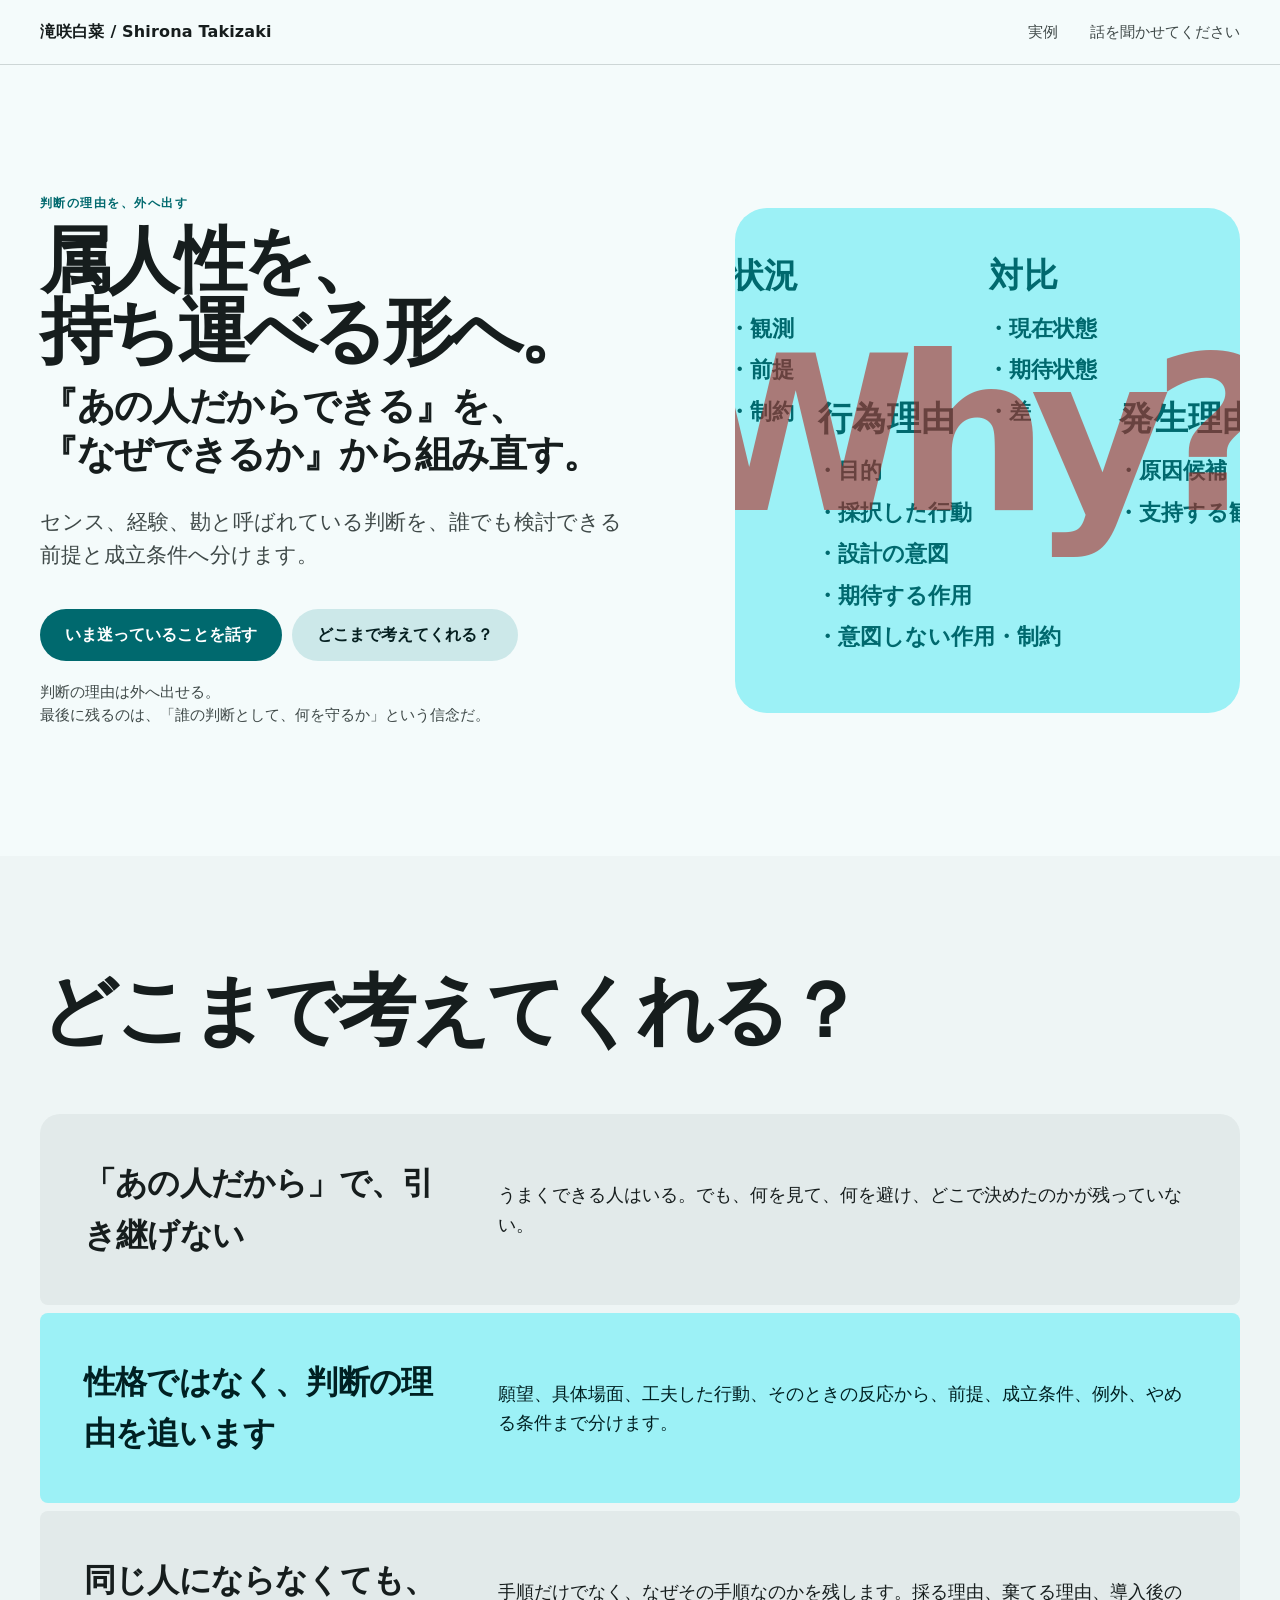
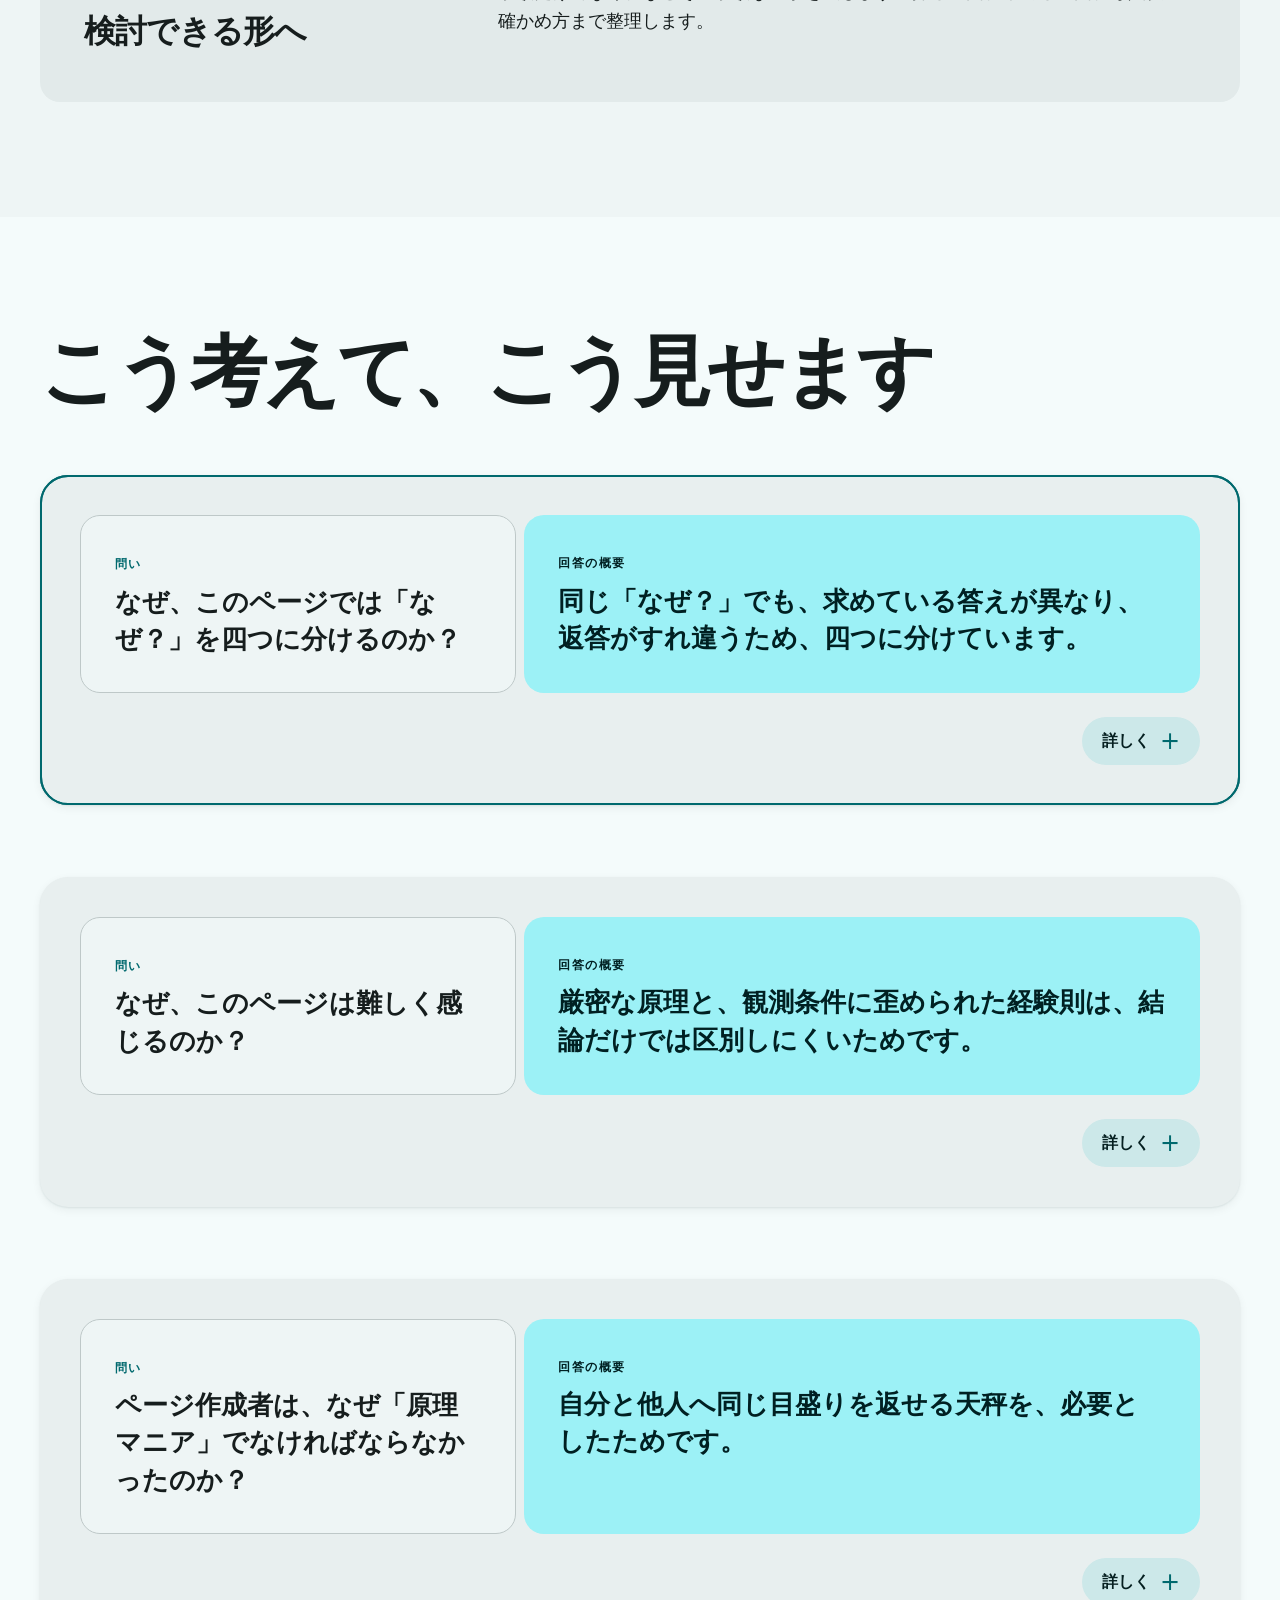
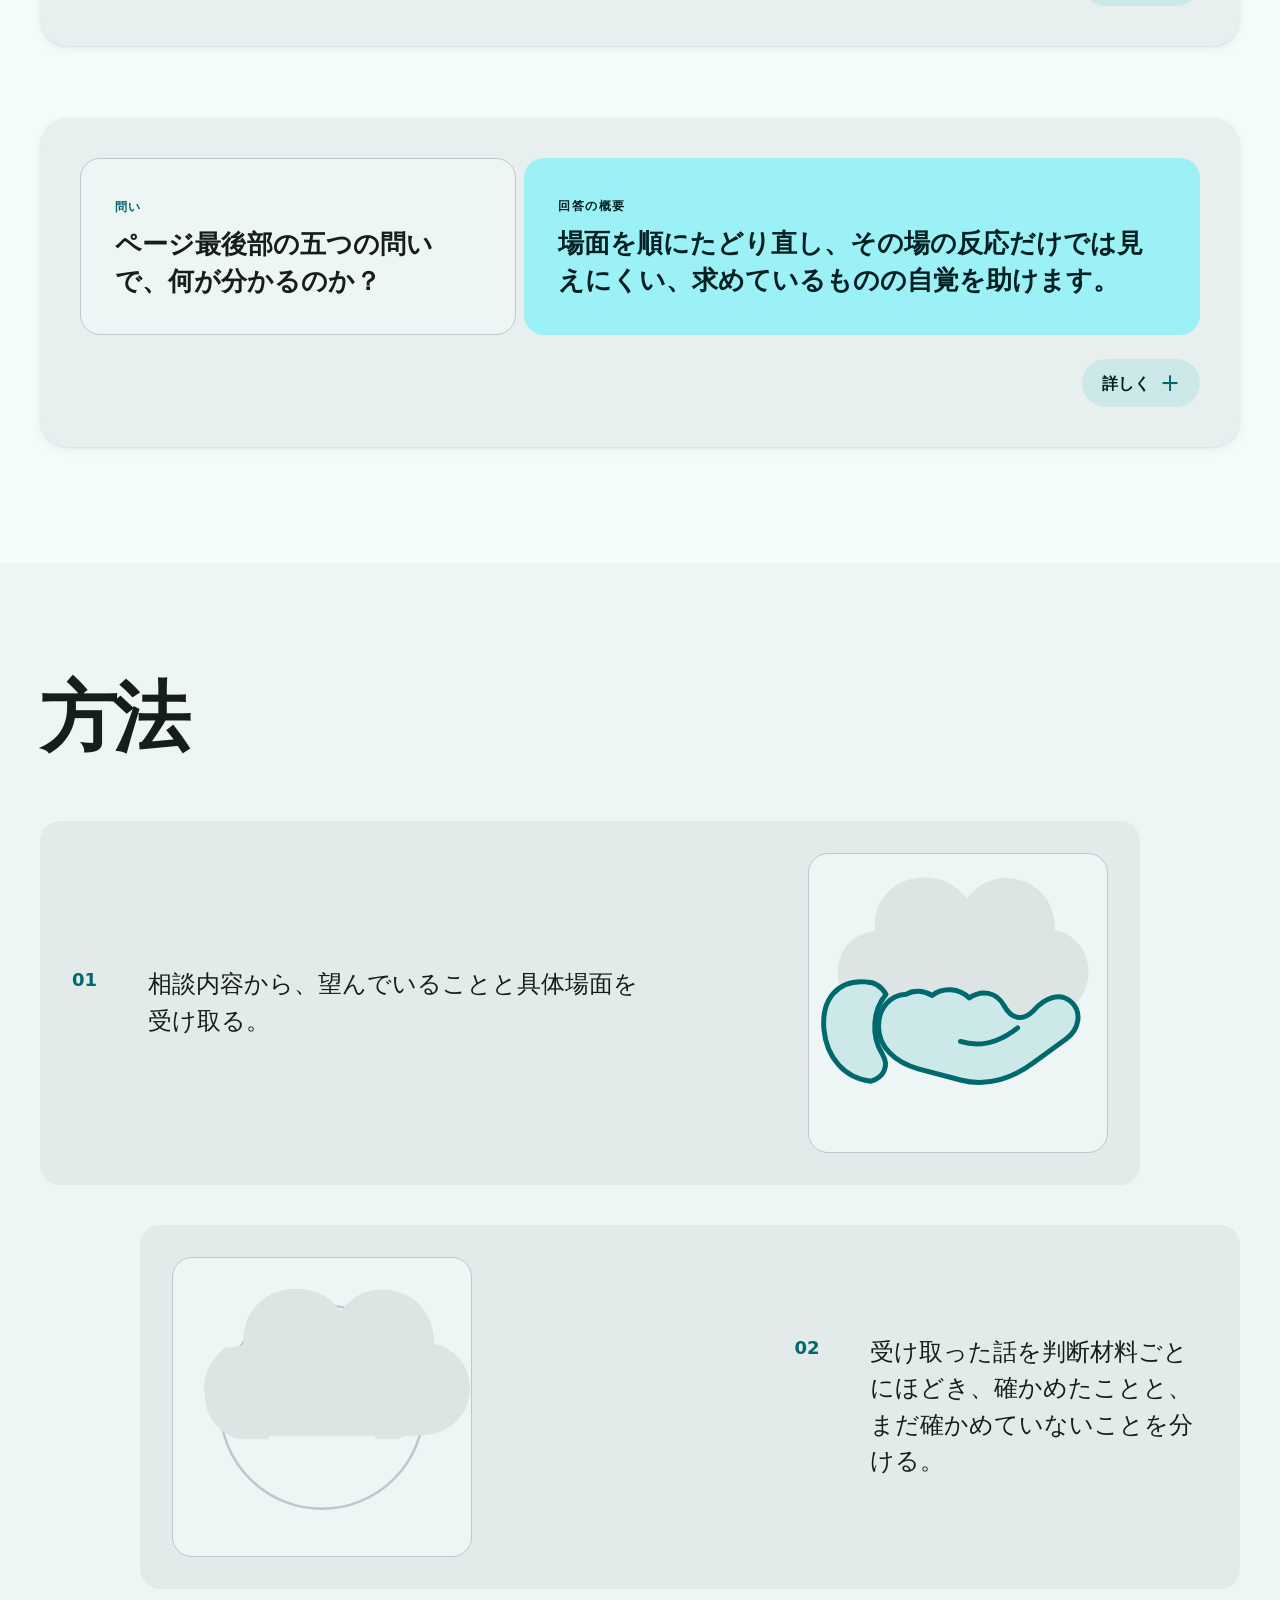
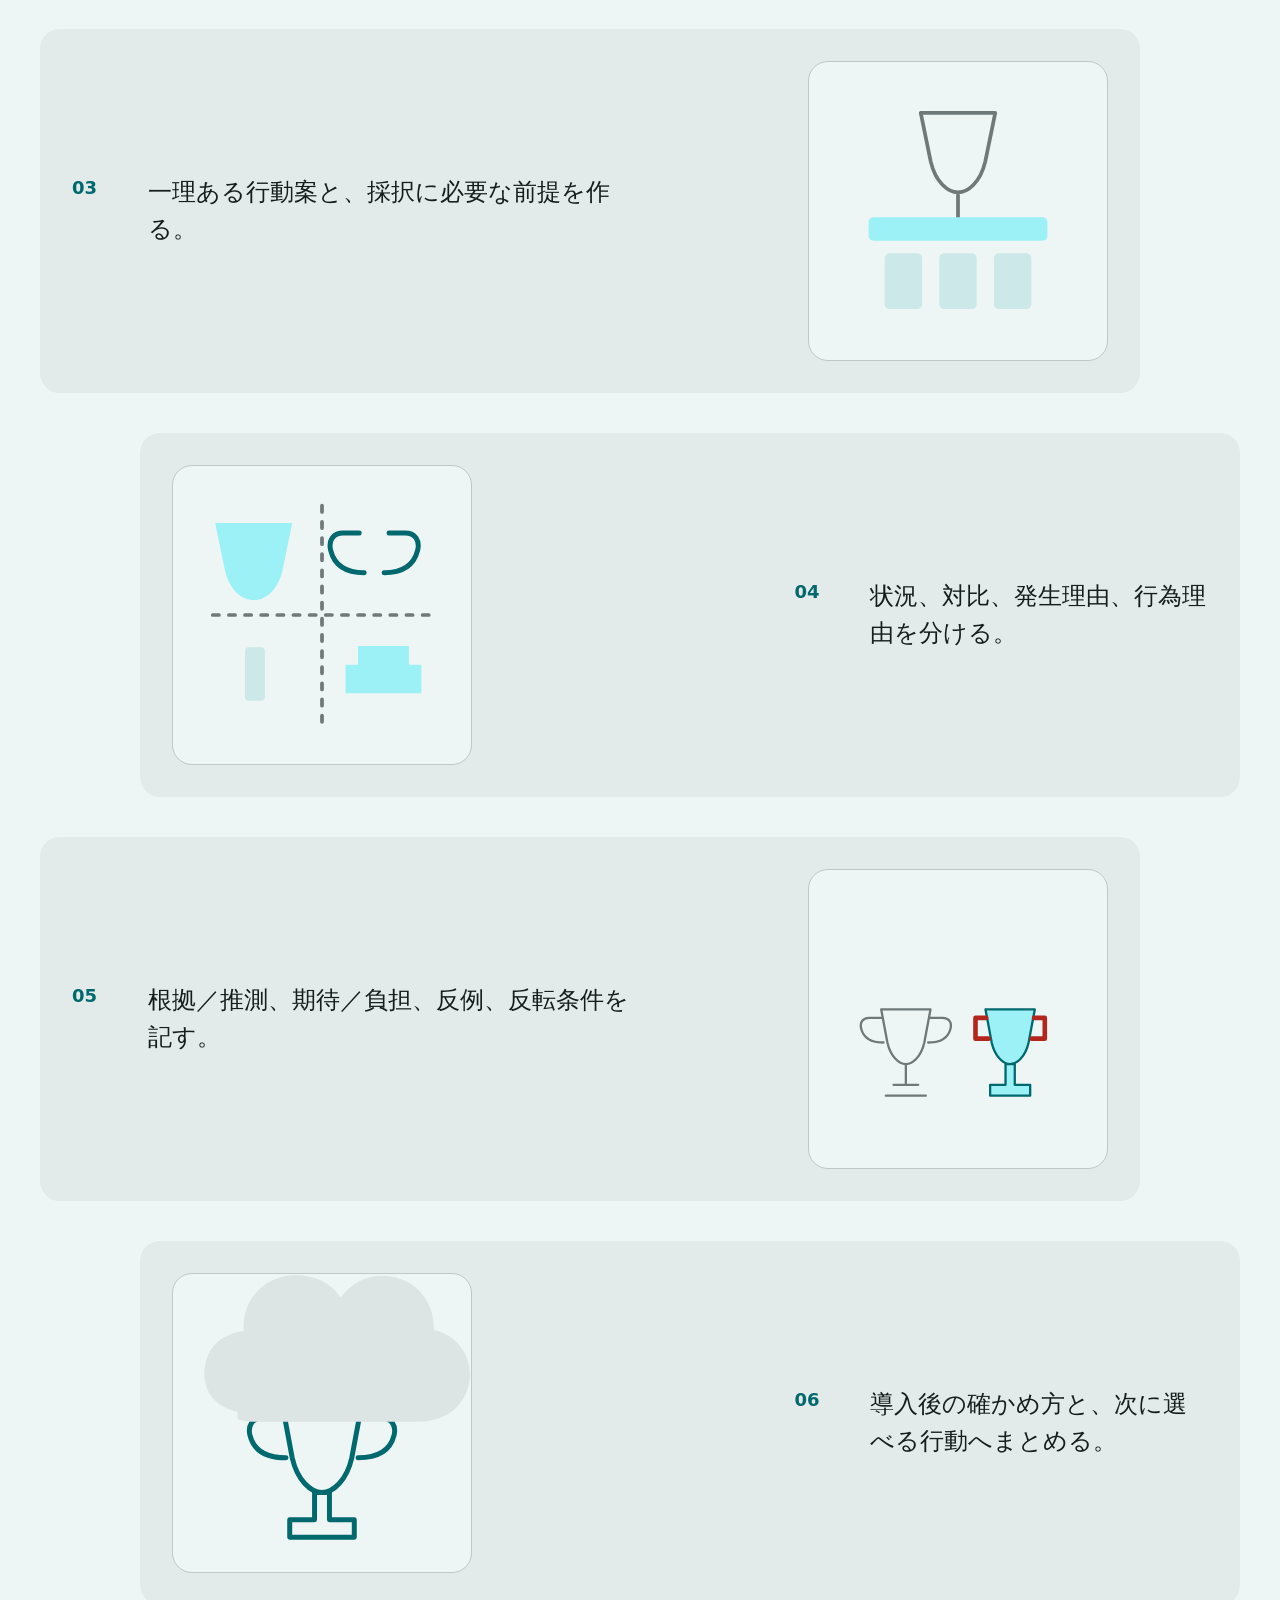
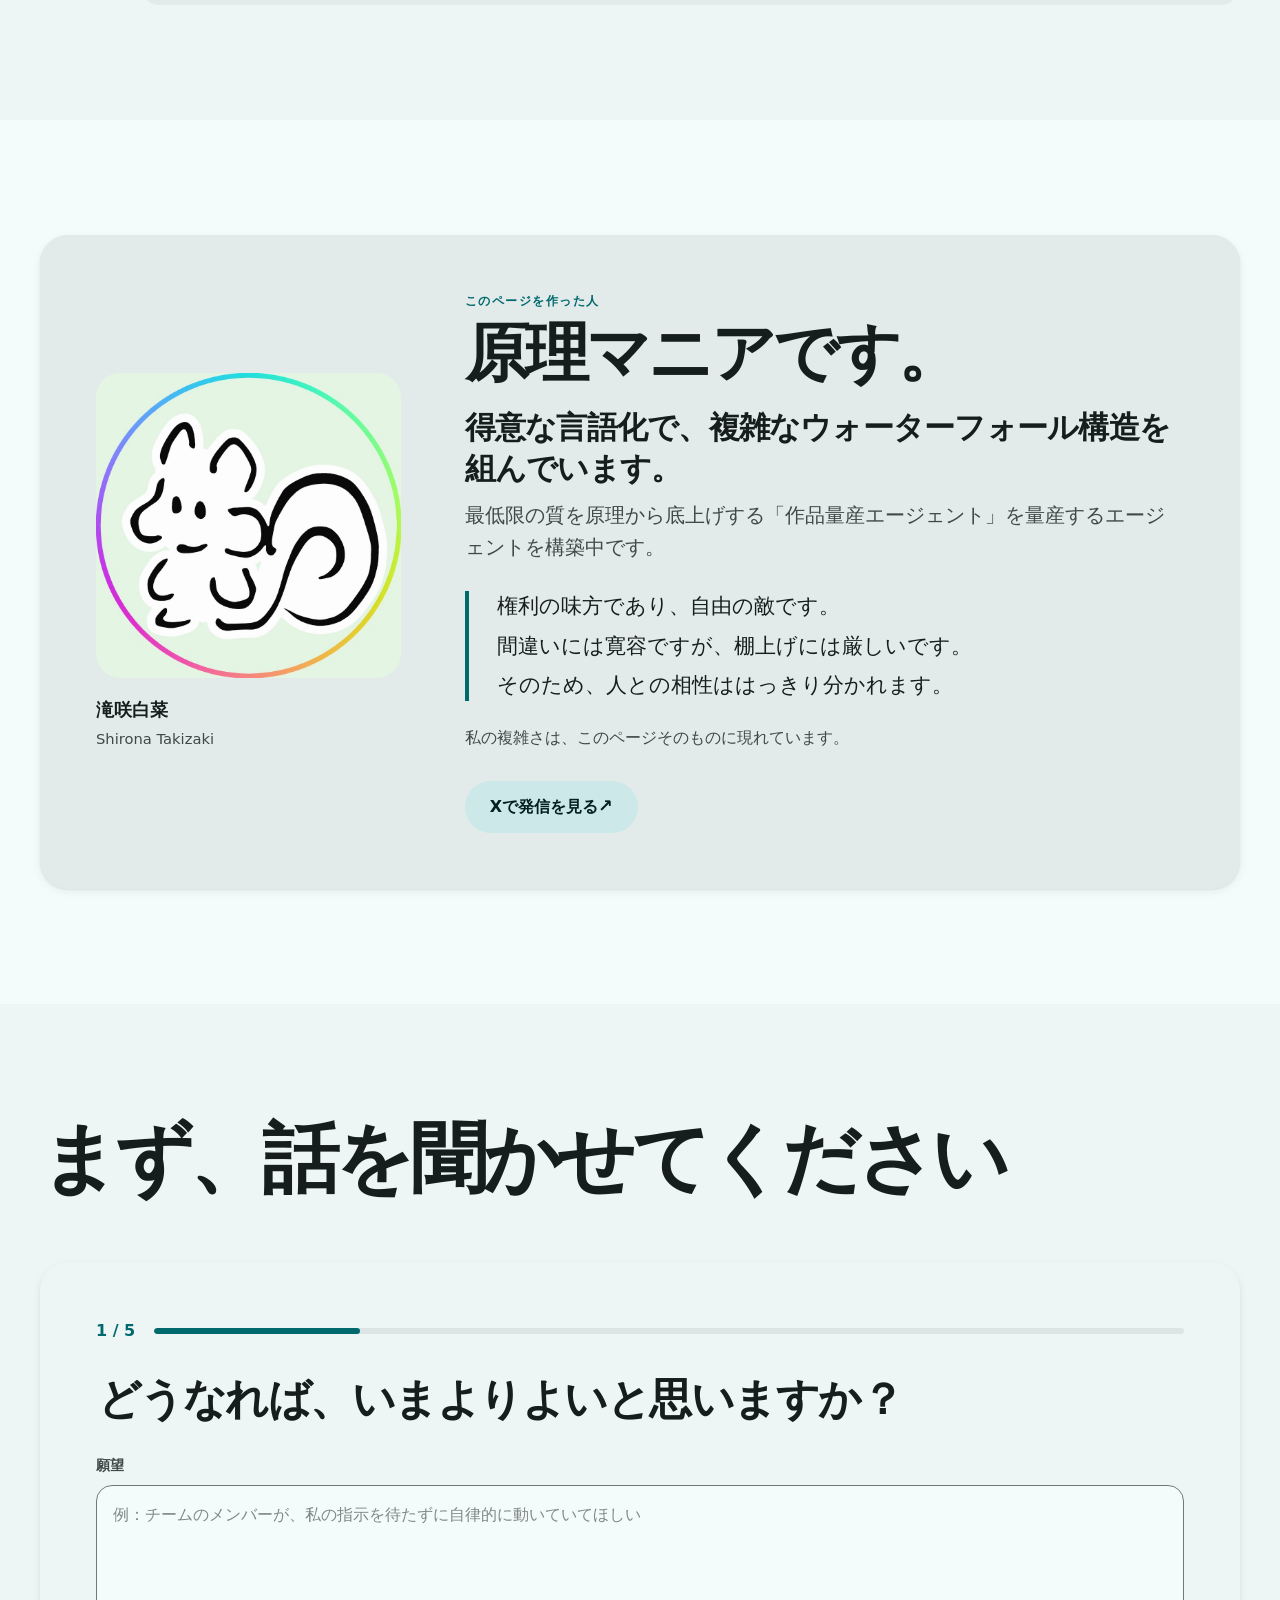
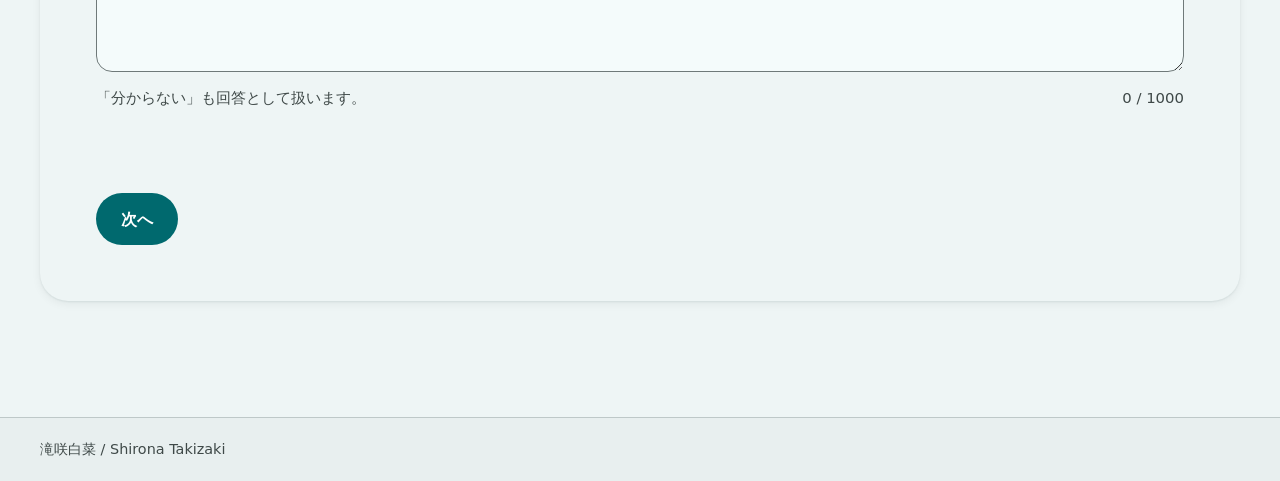
==== commit f820313e: "Add author profile and clarify site identity" ====
--- a/index.html
+++ b/index.html
@@ -8,10 +8,10 @@
   <meta name="theme-color" content="#F4FBFB" media="(prefers-color-scheme: light)">
   <meta name="theme-color" content="#0D1515" media="(prefers-color-scheme: dark)">
   <meta property="og:type" content="website">
-  <meta property="og:title" content="脱属人化 — 滝咲白菜 / Shirona Takizaki">
+  <meta property="og:title" content="属人性を、持ち運べる形へ。— 滝咲白菜 / Shirona Takizaki">
   <meta property="og:description" content="『あの人だからできる』を、『なぜできるか』から組み直す。">
-  <title>脱属人化 — 滝咲白菜 / Shirona Takizaki</title>
-  <link rel="stylesheet" href="styles.css?v=method-boundary-1">
+  <title>属人性を、持ち運べる形へ。— 滝咲白菜 / Shirona Takizaki</title>
+  <link rel="stylesheet" href="styles.css?v=author-card-3">
     <script src="why-details.js?v=uncertainty-structure-1" defer></script>
   <script src="app.js?v=method-loop-1" defer></script>
 </head>
@@ -20,7 +20,7 @@
 
   <header class="site-header">
     <div class="page-shell header-inner">
-      <a class="brand" href="#hero" aria-label="脱属人化の最初へ">滝咲白菜 <span lang="en">/ Shirona Takizaki</span></a>
+      <a class="brand" href="#hero" aria-label="ページの最初へ">滝咲白菜 <span lang="en">/ Shirona Takizaki</span></a>
       <nav aria-label="主要ナビゲーション">
         <a href="#examples">実例</a>
         <a href="#intake">話を聞かせてください</a>
@@ -33,7 +33,7 @@
       <div class="page-shell hero-layout">
         <div class="hero-copy">
           <p class="eyebrow">判断の理由を、外へ出す</p>
-          <h1 id="hero-title">脱属人化</h1>
+          <h1 id="hero-title"><span>属人性を、</span><span>持ち運べる形へ。</span></h1>
           <p class="hero-thesis">『あの人だからできる』を、<br>『なぜできるか』から組み直す。</p>
           <p class="hero-body">センス、経験、勘と呼ばれている判断を、誰でも検討できる前提と成立条件へ分けます。</p>
           <div class="hero-actions" aria-label="次の選択">
@@ -312,6 +312,30 @@
       </div>
     </section>
 
+    <section id="author" class="section author" aria-labelledby="author-title">
+      <div class="page-shell">
+        <article class="author-card">
+          <div class="author-identity">
+            <img class="author-icon" src="assets/shirona-takizaki-icon.jpeg" width="886" height="886" alt="滝咲白菜のアイコン">
+            <p class="author-name"><strong>滝咲白菜</strong><span lang="en">Shirona Takizaki</span></p>
+          </div>
+          <div class="author-copy">
+            <p class="eyebrow">このページを作った人</p>
+            <h2 id="author-title">原理マニアです。</h2>
+            <p class="author-lede">得意な言語化で、複雑なウォーターフォール構造を組んでいます。</p>
+            <p class="author-purpose">最低限の質を原理から底上げする「作品量産エージェント」を量産するエージェントを構築中です。</p>
+            <div class="author-stance">
+              <p>権利の味方であり、自由の敵です。</p>
+              <p>間違いには寛容ですが、棚上げには厳しいです。</p>
+              <p>そのため、人との相性ははっきり分かれます。</p>
+            </div>
+            <p class="author-proof">私の複雑さは、このページそのものに現れています。</p>
+            <a class="button button-tonal author-link" href="https://x.com/shironatakizaki" target="_blank" rel="noopener noreferrer">Xで発信を見る<span aria-hidden="true">↗</span></a>
+          </div>
+        </article>
+      </div>
+    </section>
+
     <section id="intake" class="section intake" aria-labelledby="intake-title">
       <div class="page-shell">
         <div class="section-heading">
--- a/styles.css
+++ b/styles.css
@@ -218,10 +218,15 @@
 
 h1 {
   margin: 12px 0 16px;
-  font-size: clamp(4rem, 11vw, 8.8rem);
+  font-size: clamp(3.25rem, 6.2vw, 4.5rem);
   font-weight: 680;
   letter-spacing: -0.065em;
-  line-height: 0.92;
+  line-height: 0.98;
+}
+
+h1 span {
+  display: block;
+  white-space: nowrap;
 }
 
 .hero-thesis {
@@ -820,6 +825,103 @@
   transform-origin: center;
 }
 
+.author-card {
+  display: grid;
+  gap: clamp(28px, 5vw, 72px);
+  align-items: center;
+  border-radius: 28px;
+  padding: clamp(24px, 5vw, 56px);
+  background: var(--md-sys-color-surface-container-high);
+  box-shadow: var(--shadow-1);
+}
+
+.author-identity {
+  display: grid;
+  gap: 18px;
+  align-content: start;
+}
+
+.author-icon {
+  display: block;
+  width: min(100%, 320px);
+  height: auto;
+  aspect-ratio: 1;
+  border-radius: 24px;
+  object-fit: cover;
+}
+
+.author-name {
+  display: grid;
+  gap: 2px;
+  margin: 0;
+}
+
+.author-name strong {
+  font-size: 1.12rem;
+}
+
+.author-name span {
+  color: var(--md-sys-color-on-surface-variant);
+  font-size: 0.92rem;
+}
+
+.author-copy h2 {
+  margin: 10px 0 0;
+  font-size: clamp(2.2rem, 5vw, 4.8rem);
+  letter-spacing: -0.055em;
+  line-height: 1.02;
+}
+
+.author-lede {
+  max-width: 720px;
+  margin: 20px 0 0;
+  font-size: clamp(1.3rem, 2.4vw, 2rem);
+  font-weight: 650;
+  letter-spacing: -0.025em;
+  line-height: 1.35;
+}
+
+.author-purpose {
+  max-width: 720px;
+  margin: 10px 0 0;
+  color: var(--md-sys-color-on-surface-variant);
+  font-size: clamp(1.05rem, 1.6vw, 1.25rem);
+}
+
+.author-stance {
+  display: grid;
+  gap: 8px;
+  max-width: 720px;
+  margin-top: 28px;
+  border-left: 4px solid var(--md-sys-color-primary);
+  padding-left: clamp(18px, 3vw, 28px);
+}
+
+.author-stance p,
+.author-proof {
+  margin: 0;
+}
+
+.author-stance p {
+  font-size: clamp(1.05rem, 1.7vw, 1.3rem);
+  font-weight: 560;
+  line-height: 1.5;
+}
+
+.author-proof {
+  max-width: 700px;
+  margin-top: 24px;
+  color: var(--md-sys-color-on-surface-variant);
+}
+
+.author-link {
+  margin-top: 30px;
+}
+
+.author-link span {
+  font-size: 1.1em;
+}
+
 .motion-fill-soft {
   fill: var(--md-sys-color-surface-container-highest);
 }
@@ -1360,6 +1462,10 @@
     grid-template-columns: repeat(2, minmax(0, 1fr));
   }
 
+  .author-card {
+    grid-template-columns: minmax(220px, 0.72fr) minmax(0, 1.7fr);
+  }
+
 }
 
 @media (max-width: 639px) {
@@ -1388,7 +1494,7 @@
   }
 
   h1 {
-    font-size: clamp(3.6rem, 20vw, 5.6rem);
+    font-size: clamp(2.15rem, 10.5vw, 3.9rem);
   }
 
   .primary-action,
@@ -1397,8 +1503,13 @@
   }
 
   .case,
-  .intake-form {
+  .intake-form,
+  .author-card {
     border-radius: 20px;
+  }
+
+  .author-icon {
+    width: min(68vw, 260px);
   }
 
   .method-list li {
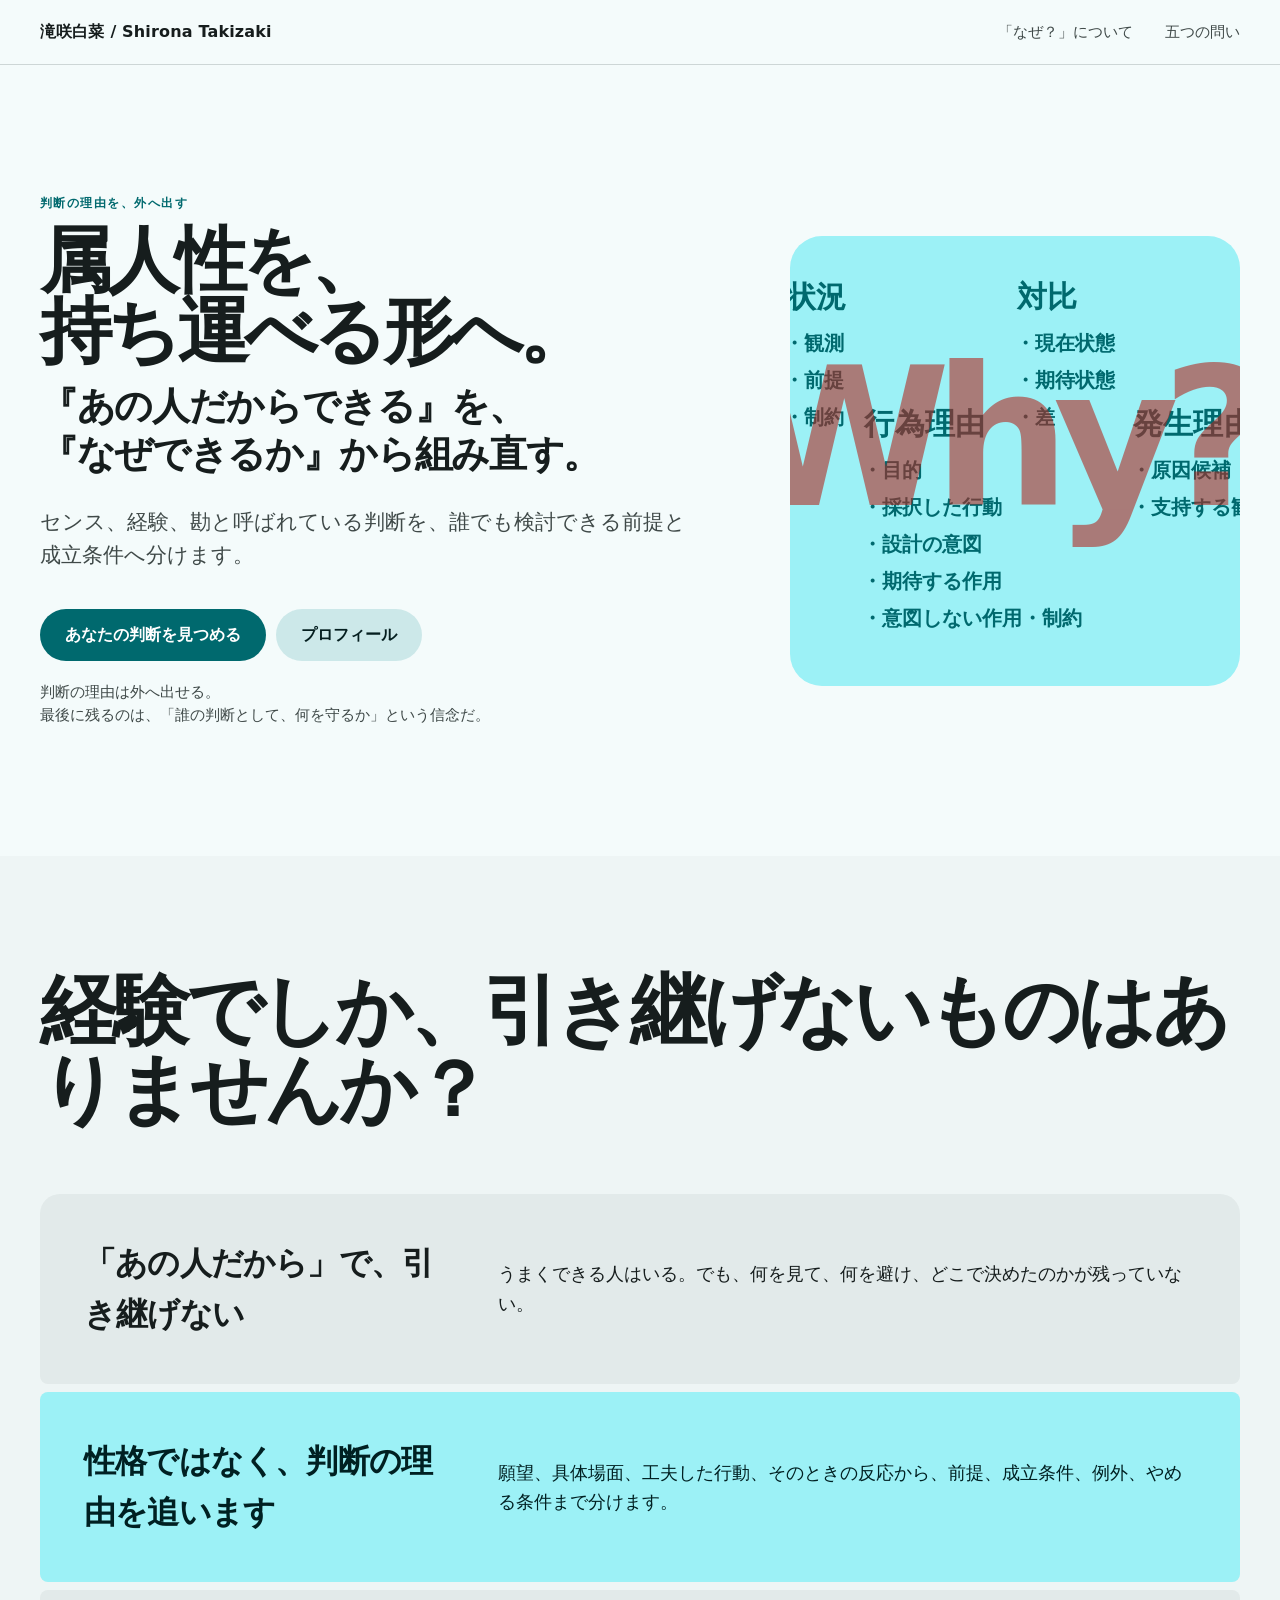
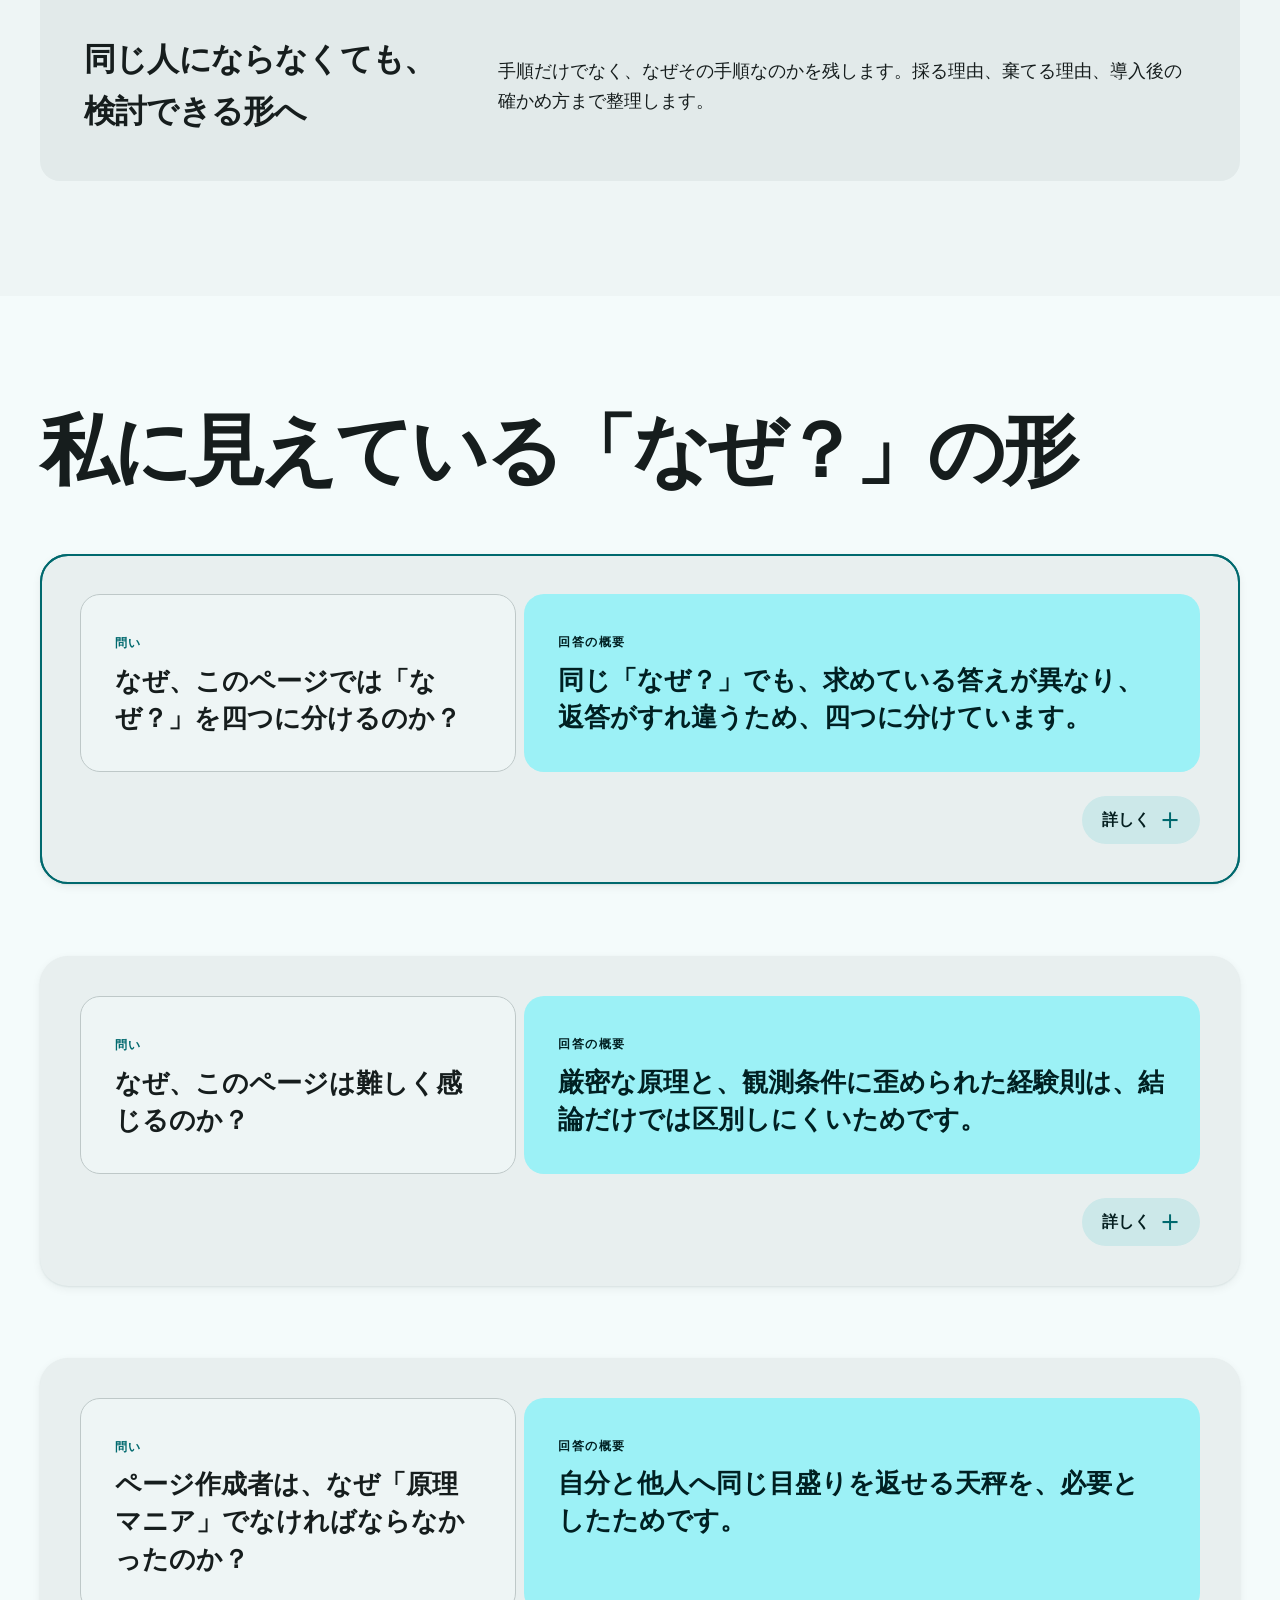
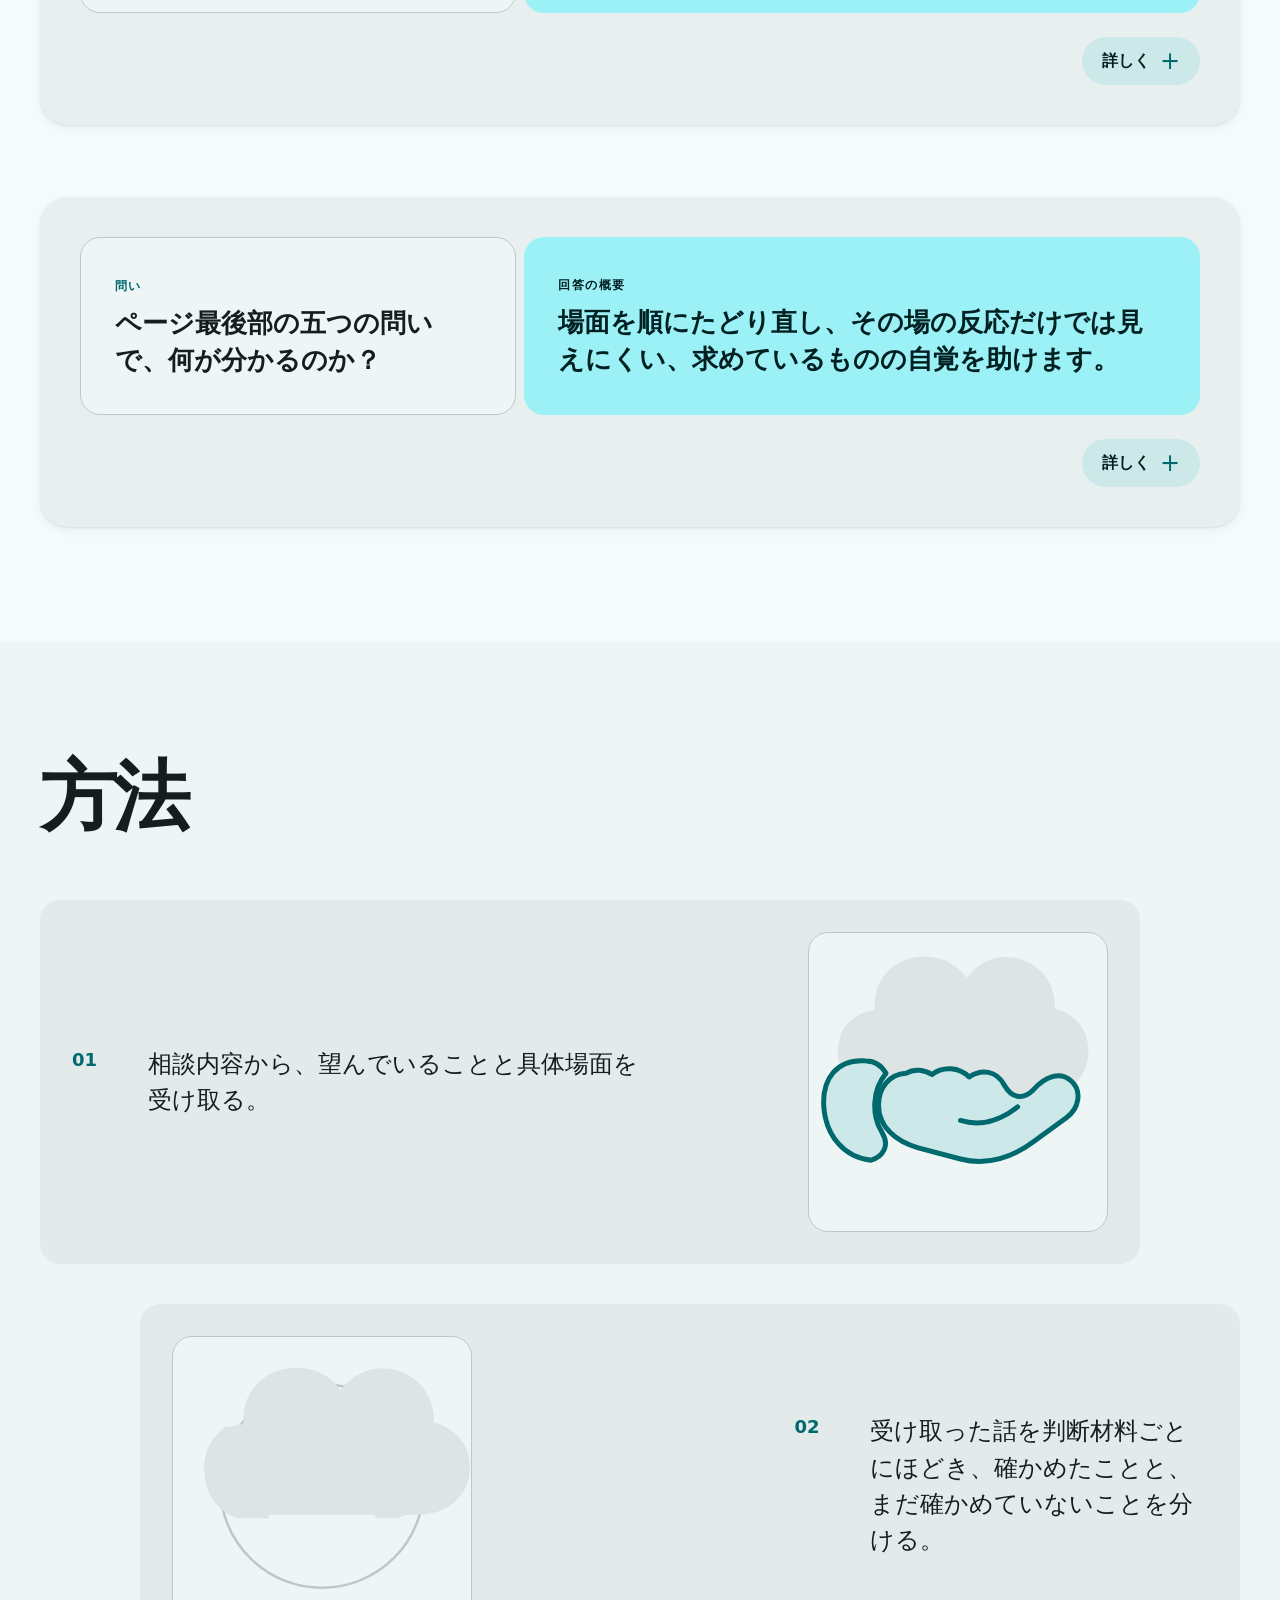
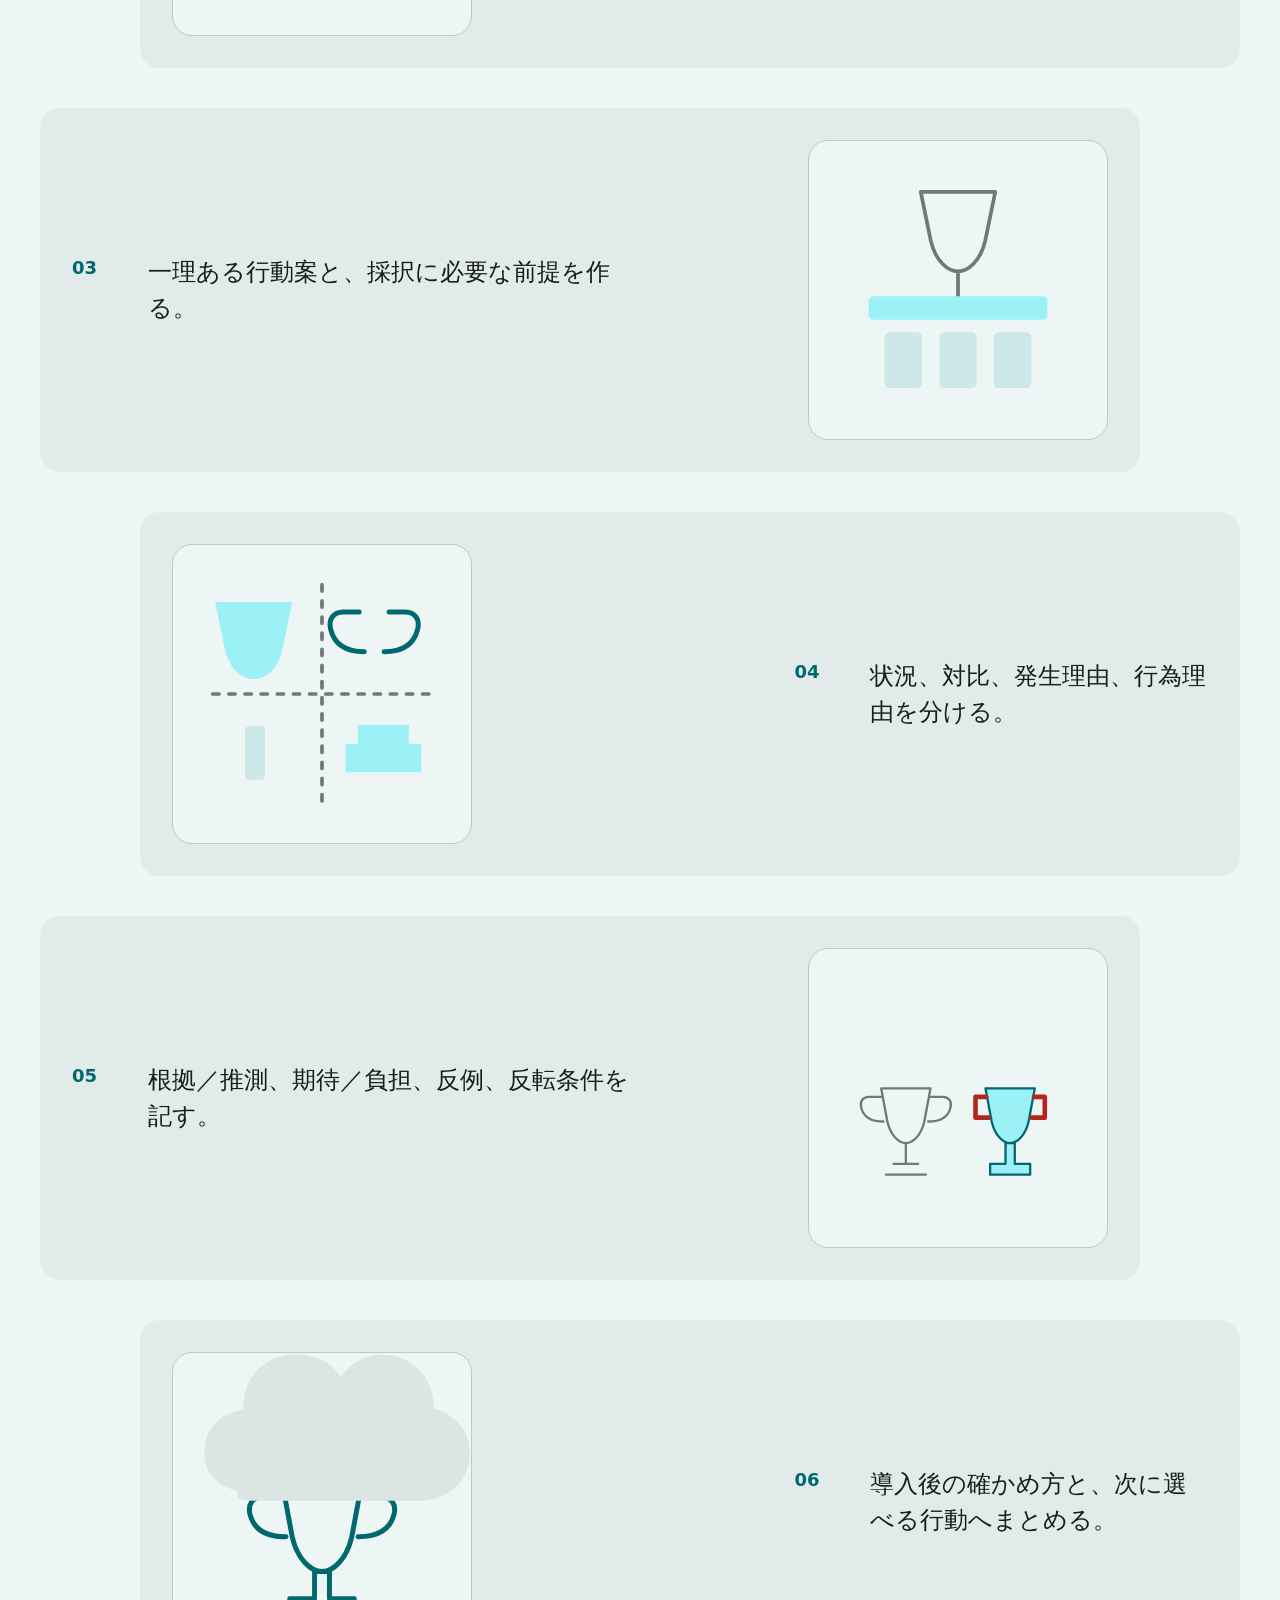
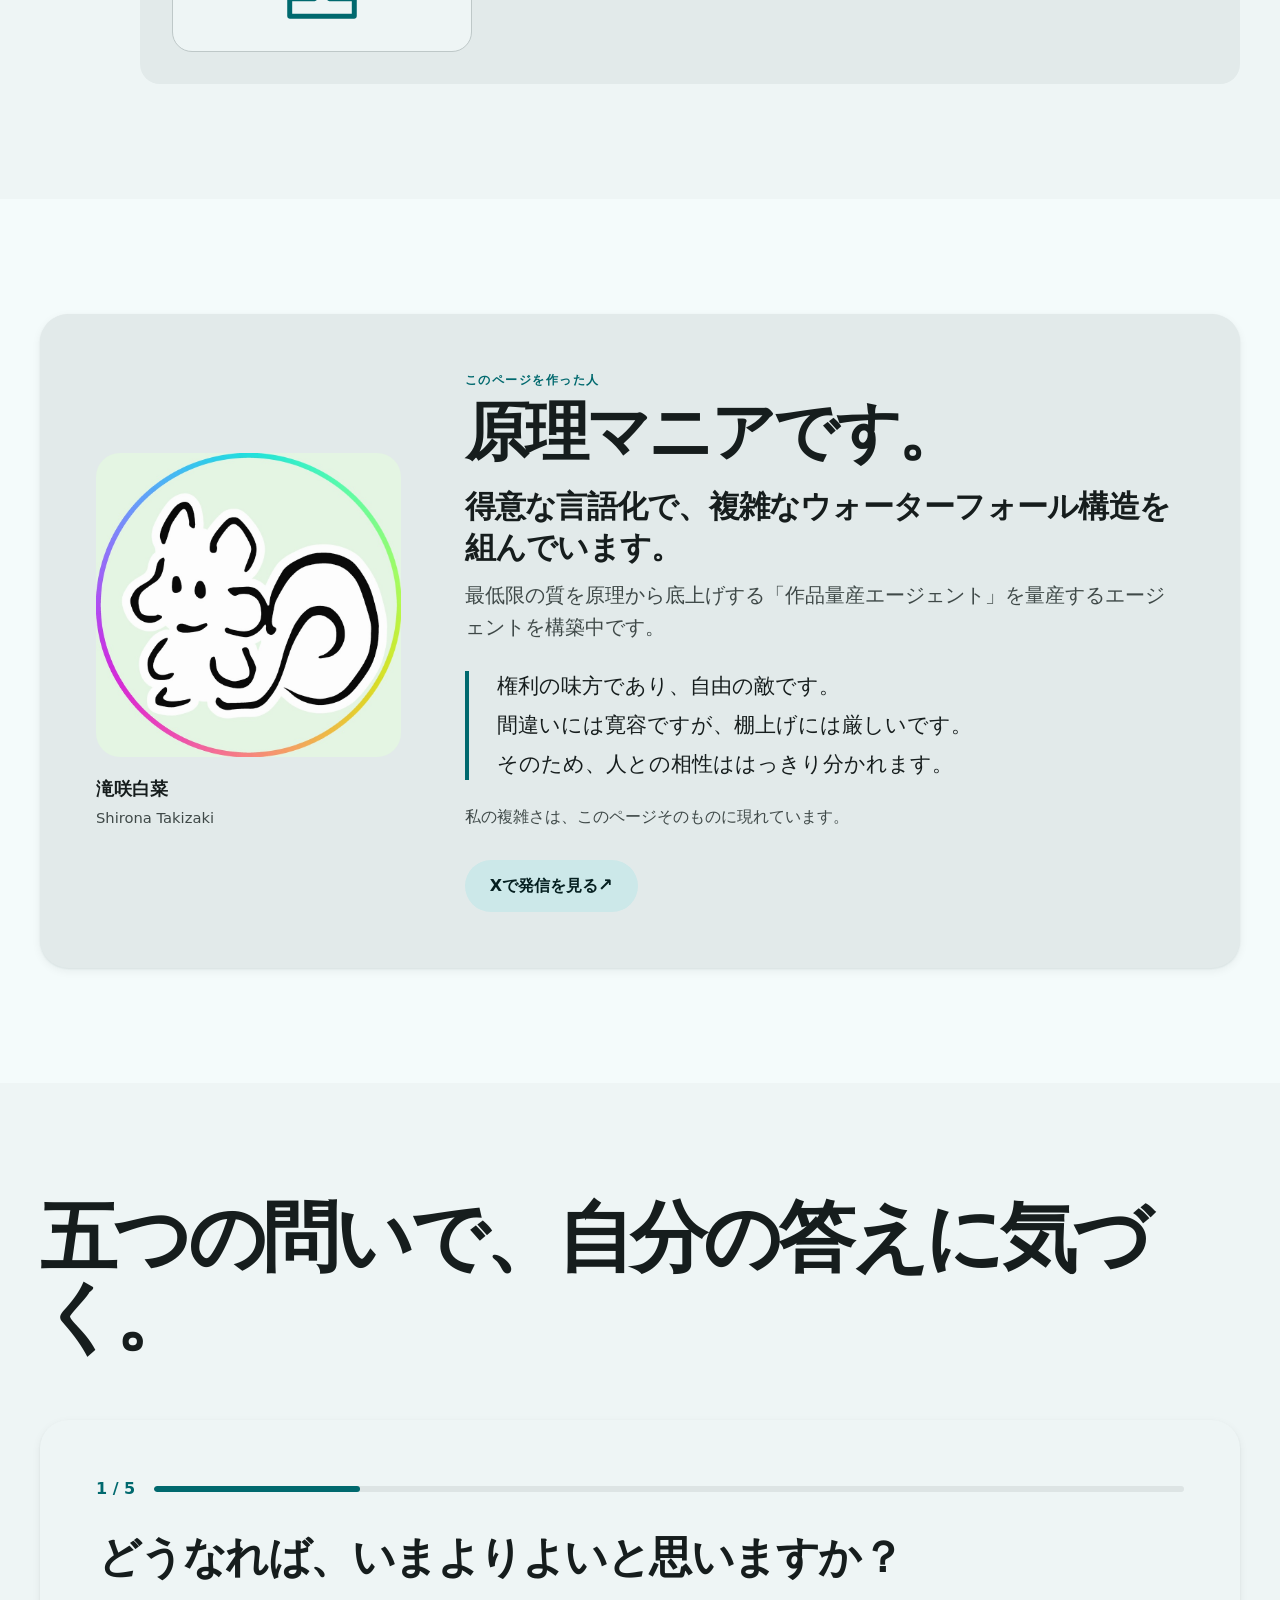
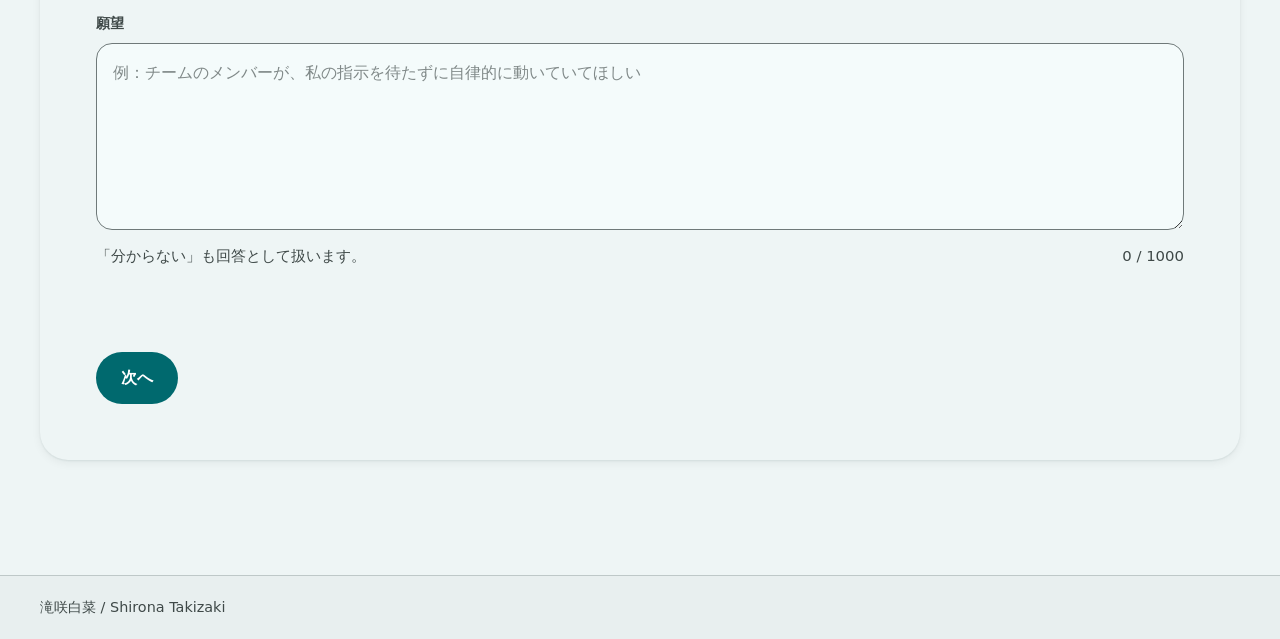
==== commit 34fa2ea3: "Refine navigation and self-reflection flow" ====
--- a/index.html
+++ b/index.html
@@ -11,9 +11,9 @@
   <meta property="og:title" content="属人性を、持ち運べる形へ。— 滝咲白菜 / Shirona Takizaki">
   <meta property="og:description" content="『あの人だからできる』を、『なぜできるか』から組み直す。">
   <title>属人性を、持ち運べる形へ。— 滝咲白菜 / Shirona Takizaki</title>
-  <link rel="stylesheet" href="styles.css?v=author-card-3">
+  <link rel="stylesheet" href="styles.css?v=self-reflection-1">
     <script src="why-details.js?v=uncertainty-structure-1" defer></script>
-  <script src="app.js?v=method-loop-1" defer></script>
+  <script src="app.js?v=self-reflection-1" defer></script>
 </head>
 <body>
   <a class="skip-link" href="#main">本文へ移動</a>
@@ -22,8 +22,8 @@
     <div class="page-shell header-inner">
       <a class="brand" href="#hero" aria-label="ページの最初へ">滝咲白菜 <span lang="en">/ Shirona Takizaki</span></a>
       <nav aria-label="主要ナビゲーション">
-        <a href="#examples">実例</a>
-        <a href="#intake">話を聞かせてください</a>
+        <a href="#examples">「なぜ？」について</a>
+        <a href="#intake">五つの問い</a>
       </nav>
     </div>
   </header>
@@ -37,8 +37,8 @@
           <p class="hero-thesis">『あの人だからできる』を、<br>『なぜできるか』から組み直す。</p>
           <p class="hero-body">センス、経験、勘と呼ばれている判断を、誰でも検討できる前提と成立条件へ分けます。</p>
           <div class="hero-actions" aria-label="次の選択">
-            <a class="button button-filled primary-action" href="#intake">いま迷っていることを話す</a>
-            <a class="button button-tonal" href="#scope">どこまで考えてくれる？</a>
+            <a class="button button-filled primary-action" href="#intake">あなたの判断を見つめる</a>
+            <a class="button button-tonal" href="#author">プロフィール</a>
           </div>
           <p class="hero-boundary">判断の理由は外へ出せる。<br>最後に残るのは、「誰の判断として、何を守るか」という信念だ。</p>
         </div>
@@ -76,7 +76,7 @@
     <section id="scope" class="section" aria-labelledby="scope-title">
       <div class="page-shell">
         <div class="section-heading">
-          <h2 id="scope-title">どこまで考えてくれる？</h2>
+          <h2 id="scope-title">経験でしか、引き継げないものはありませんか？</h2>
         </div>
         <div class="scope-cards">
           <article class="scope-card scope-card-start">
@@ -98,7 +98,7 @@
     <section id="examples" class="section examples" aria-labelledby="examples-title">
       <div class="page-shell">
         <div class="section-heading">
-          <h2 id="examples-title">こう考えて、こう見せます</h2>
+          <h2 id="examples-title">私に見えている「なぜ？」の形</h2>
         </div>
 
         <div class="case-list">
@@ -339,7 +339,7 @@
     <section id="intake" class="section intake" aria-labelledby="intake-title">
       <div class="page-shell">
         <div class="section-heading">
-          <h2 id="intake-title">まず、話を聞かせてください</h2>
+          <h2 id="intake-title">五つの問いで、自分の答えに気づく。</h2>
         </div>
 
         <form class="intake-form" data-step-form novalidate>
@@ -397,62 +397,39 @@
             <div class="field-support">
               <p class="field-count" id="principle-count"><span data-field-count="principle">0</span> / 1000</p>
             </div>
-            <div class="step-actions js-only"><button class="button button-outlined" type="button" data-action="prev">前へ</button><button class="button button-filled" type="button" data-action="next">次へ</button></div>
+            <div class="step-actions js-only"><button class="button button-outlined" type="button" data-action="prev">前へ</button><button class="button button-filled" type="button" data-action="review">回答を見直す</button></div>
           </fieldset>
 
-          <fieldset class="form-path" data-path-step>
-            <legend tabindex="-1">書いているうちに、次にすることが見えましたか？</legend>
-            <p class="path-intro">どちらを選んでも、ここまでの回答は送信も保存もされません。</p>
-            <div class="path-options js-only">
-              <button class="path-option" type="button" data-action="choose-continue">
-                <strong>相談を続ける</strong>
-                <span>返信先を入力し、相談内容を確認します。</span>
-              </button>
-              <button class="path-option" type="button" data-action="choose-self">
-                <strong>いったん自分で進める</strong>
-                <span>返信先を入力せず、助かった体験だけを共有できます。</span>
-              </button>
-            </div>
-            <div class="step-actions js-only"><button class="button button-outlined" type="button" data-action="back-to-questions">前へ</button></div>
-          </fieldset>
-
-          <fieldset class="form-contact" data-contact-step>
-            <legend tabindex="-1">返信先を教えてください</legend>
-            <label for="contact">メールアドレス</label>
-            <input id="contact" name="contact" type="email" autocomplete="email" maxlength="254">
-            <p class="field-hint">相談を続ける場合だけ使います。この試作では、入力内容はどこにも送信されません。254文字までです。</p>
-            <div class="step-actions js-only"><button class="button button-outlined" type="button" data-action="back-to-path">前へ</button><button class="button button-filled" type="button" data-action="review">入力内容を確認する</button></div>
-          </fieldset>
+          <section class="form-review" data-review aria-labelledby="review-title">
+            <h3 id="review-title" tabindex="-1">五つの回答を見直す</h3>
+            <p class="no-js-review">上の回答を読み返し、必要な箇所はそのまま入力欄で直せます。</p>
+            <dl class="review-values">
+              <div><dt>願望</dt><dd data-review-value="wish"></dd><button class="button button-outlined js-only" type="button" data-action="edit-question" data-step-index="0">願望を直す</button></div>
+              <div><dt>具体場面</dt><dd data-review-value="scene"></dd><button class="button button-outlined js-only" type="button" data-action="edit-question" data-step-index="1">具体場面を直す</button></div>
+              <div><dt>したこと／しなかったこと</dt><dd data-review-value="action"></dd><button class="button button-outlined js-only" type="button" data-action="edit-question" data-step-index="2">行動を直す</button></div>
+              <div><dt>反応と気づき</dt><dd data-review-value="response"></dd><button class="button button-outlined js-only" type="button" data-action="edit-question" data-step-index="3">反応と気づきを直す</button></div>
+              <div><dt>守りたいこと／変えたいこと</dt><dd data-review-value="principle"></dd><button class="button button-outlined js-only" type="button" data-action="edit-question" data-step-index="4">守りたいことを直す</button></div>
+            </dl>
+            <div class="step-actions js-only">
+              <button class="button button-filled" type="button" data-action="show-share">共有または終了へ</button>
+            </div>
+          </section>
 
           <section class="self-resolution" data-self-resolution aria-labelledby="self-resolution-title">
-            <p class="self-resolution-kicker">いったん自分で進める</p>
-            <h3 id="self-resolution-title" tabindex="-1">ここで終えて構いません。</h3>
-            <p>入力内容は送信も保存もされません。𝕏（旧twitter）へ渡すのは、下の投稿文とこのページのURLだけです。</p>
+            <p class="self-resolution-kicker">任意で共有する</p>
+            <h3 id="self-resolution-title" tabindex="-1">ここで終えても、体験だけを共有しても構いません。</h3>
+            <p>「𝕏（旧twitter）で感動を伝える」を選んだ場合だけ、下の投稿文とこのページのURLを渡します。</p>
             <label for="share-message">𝕏（旧twitter）へ渡す投稿文</label>
             <textarea id="share-message" data-share-message rows="5" maxlength="100" aria-describedby="share-limit">迷っていたことを5つの問いに沿って書いたら、次に何をするかまで自分で考えられました。これは助かる。</textarea>
             <p class="field-hint share-count" id="share-limit" aria-live="polite">現在 <span data-share-count>49</span> / 100文字</p>
             <p class="share-url"><span>添えるURL</span> https://shironatakizaki.github.io/</p>
-            <p class="prototype-note" id="share-boundary">フォーム回答、返信先、回答から生成した要約は𝕏（旧twitter）へ渡しません。投稿内容は𝕏（旧twitter）上でも編集または中止できます。</p>
+            <p class="prototype-note" id="share-boundary">五つの回答と、回答から生成した要約は𝕏（旧twitter）へ渡しません。投稿内容は𝕏（旧twitter）上でも編集または中止できます。</p>
             <div class="step-actions">
-              <button class="button button-outlined js-only" type="button" data-action="back-to-path">選択へ戻る</button>
+              <button class="button button-outlined js-only" type="button" data-action="back-to-review">回答の見直しへ戻る</button>
               <a class="button button-filled" data-share-link href="https://x.com/intent/tweet?text=迷っていたことを5つの問いに沿って書いたら、次に何をするかまで自分で考えられました。これは助かる。&amp;url=https%3A%2F%2Fshironatakizaki.github.io%2F" target="_blank" rel="noopener noreferrer" aria-describedby="share-boundary">𝕏（旧twitter）で感動を伝える</a>
               <button class="button button-tonal js-only" type="button" data-action="finish-self">投稿せず終了する</button>
             </div>
-            <p class="self-finish" data-self-finish hidden tabindex="-1">ここまでで終了しました。入力内容は送信も保存もされていません。</p>
-          </section>
-
-          <section class="form-review" data-review hidden aria-labelledby="review-title">
-            <h3 id="review-title" tabindex="-1">入力内容の確認</h3>
-            <dl>
-              <div><dt>願望</dt><dd data-review-value="wish"></dd></div>
-              <div><dt>具体場面</dt><dd data-review-value="scene"></dd></div>
-              <div><dt>したこと／しなかったこと</dt><dd data-review-value="action"></dd></div>
-              <div><dt>反応と気づき</dt><dd data-review-value="response"></dd></div>
-              <div><dt>守りたいこと／変えたいこと</dt><dd data-review-value="principle"></dd></div>
-              <div><dt>返信先</dt><dd data-review-value="contact"></dd></div>
-            </dl>
-            <p class="prototype-note">この試作では、入力内容はどこにも送信されません。入力内容は保存されず、このブラウザ内だけにあります。</p>
-            <button class="button button-outlined" type="button" data-action="edit">入力へ戻る</button>
+            <p class="self-finish" data-self-finish hidden tabindex="-1">ここまでで終了しました。</p>
           </section>
         </form>
       </div>
--- a/styles.css
+++ b/styles.css
@@ -194,7 +194,7 @@
 .hero-copy {
   position: relative;
   z-index: 2;
-  max-width: 760px;
+  max-width: 800px;
   animation: enter-up 640ms var(--motion-standard) both;
 }
 
@@ -239,7 +239,7 @@
 }
 
 .hero-body {
-  max-width: 660px;
+  max-width: 700px;
   margin: 28px 0 0;
   color: var(--md-sys-color-on-surface-variant);
   font-size: clamp(1.05rem, 1.8vw, 1.3rem);
@@ -1262,53 +1262,12 @@
 
 .js .form-step[data-active],
 .form-review:not([hidden]),
-.form-path:not([hidden]),
-.form-contact:not([hidden]),
 .self-resolution:not([hidden]) {
   animation: step-in 360ms var(--motion-standard) both;
 }
 
-.path-intro {
-  margin: -12px 0 24px;
-  color: var(--md-sys-color-on-surface-variant);
-}
-
-.path-options {
-  gap: 8px;
-}
-
-.js .path-options {
-  display: grid;
-  grid-template-columns: repeat(2, minmax(0, 1fr));
-}
-
-.path-option {
-  display: grid;
-  gap: 8px;
-  min-width: 0;
-  border: 1px solid var(--md-sys-color-outline-variant);
-  border-radius: 20px;
-  padding: 22px;
-  background: var(--md-sys-color-surface-container-high);
-  color: var(--md-sys-color-on-surface);
-  text-align: left;
-  cursor: pointer;
-  transition: transform 180ms var(--motion-expressive), box-shadow 180ms var(--motion-standard), background-color 180ms var(--motion-standard);
-}
-
-.path-option strong {
-  color: var(--md-sys-color-primary);
-  font-size: 1.08rem;
-}
-
-.path-option span {
-  color: var(--md-sys-color-on-surface-variant);
-  line-height: 1.5;
-}
-
-.path-option:focus-visible {
-  outline: 3px solid var(--md-sys-color-primary);
-  outline-offset: 3px;
+.js .no-js-review {
+  display: none;
 }
 
 .self-resolution-kicker {
@@ -1350,9 +1309,13 @@
 }
 
 .form-review dl {
-  display: grid;
+  display: none;
   gap: 8px;
   margin: 0;
+}
+
+.js .form-review .review-values {
+  display: grid;
 }
 
 .form-review dl > div {
@@ -1372,6 +1335,12 @@
   white-space: pre-wrap;
 }
 
+.form-review dl .button {
+  min-height: 40px;
+  margin-top: 14px;
+  padding-inline: 18px;
+}
+
 .prototype-note {
   margin: 22px 0;
   border-left: 4px solid var(--md-sys-color-primary);
@@ -1421,16 +1390,6 @@
     background: var(--md-sys-color-surface-container-high);
   }
 
-  .path-option:hover {
-    transform: translateY(-2px);
-    background: var(--md-sys-color-surface-container-highest);
-    box-shadow: var(--shadow-1);
-  }
-
-  .path-option:active {
-    transform: scale(0.98);
-  }
-
   .scope-card {
     transition: transform 240ms var(--motion-expressive), box-shadow 240ms var(--motion-standard);
   }
@@ -1443,7 +1402,7 @@
 
 @media (min-width: 960px) {
   .hero-layout {
-    grid-template-columns: minmax(0, 1.08fr) minmax(0, 0.92fr);
+    grid-template-columns: minmax(0, 1.18fr) minmax(0, 0.82fr);
   }
 
   .scope-card {
@@ -1534,10 +1493,6 @@
 
   .step-actions .button {
     width: 100%;
-  }
-
-  .js .path-options {
-    grid-template-columns: 1fr;
   }
 
   .footer-inner {
@@ -1726,8 +1681,6 @@
   .case-summary:hover,
   .case-summary:active,
   .why-category:hover,
-  .path-option:hover,
-  .path-option:active,
   .case-toggle::after {
     transform: none;
   }
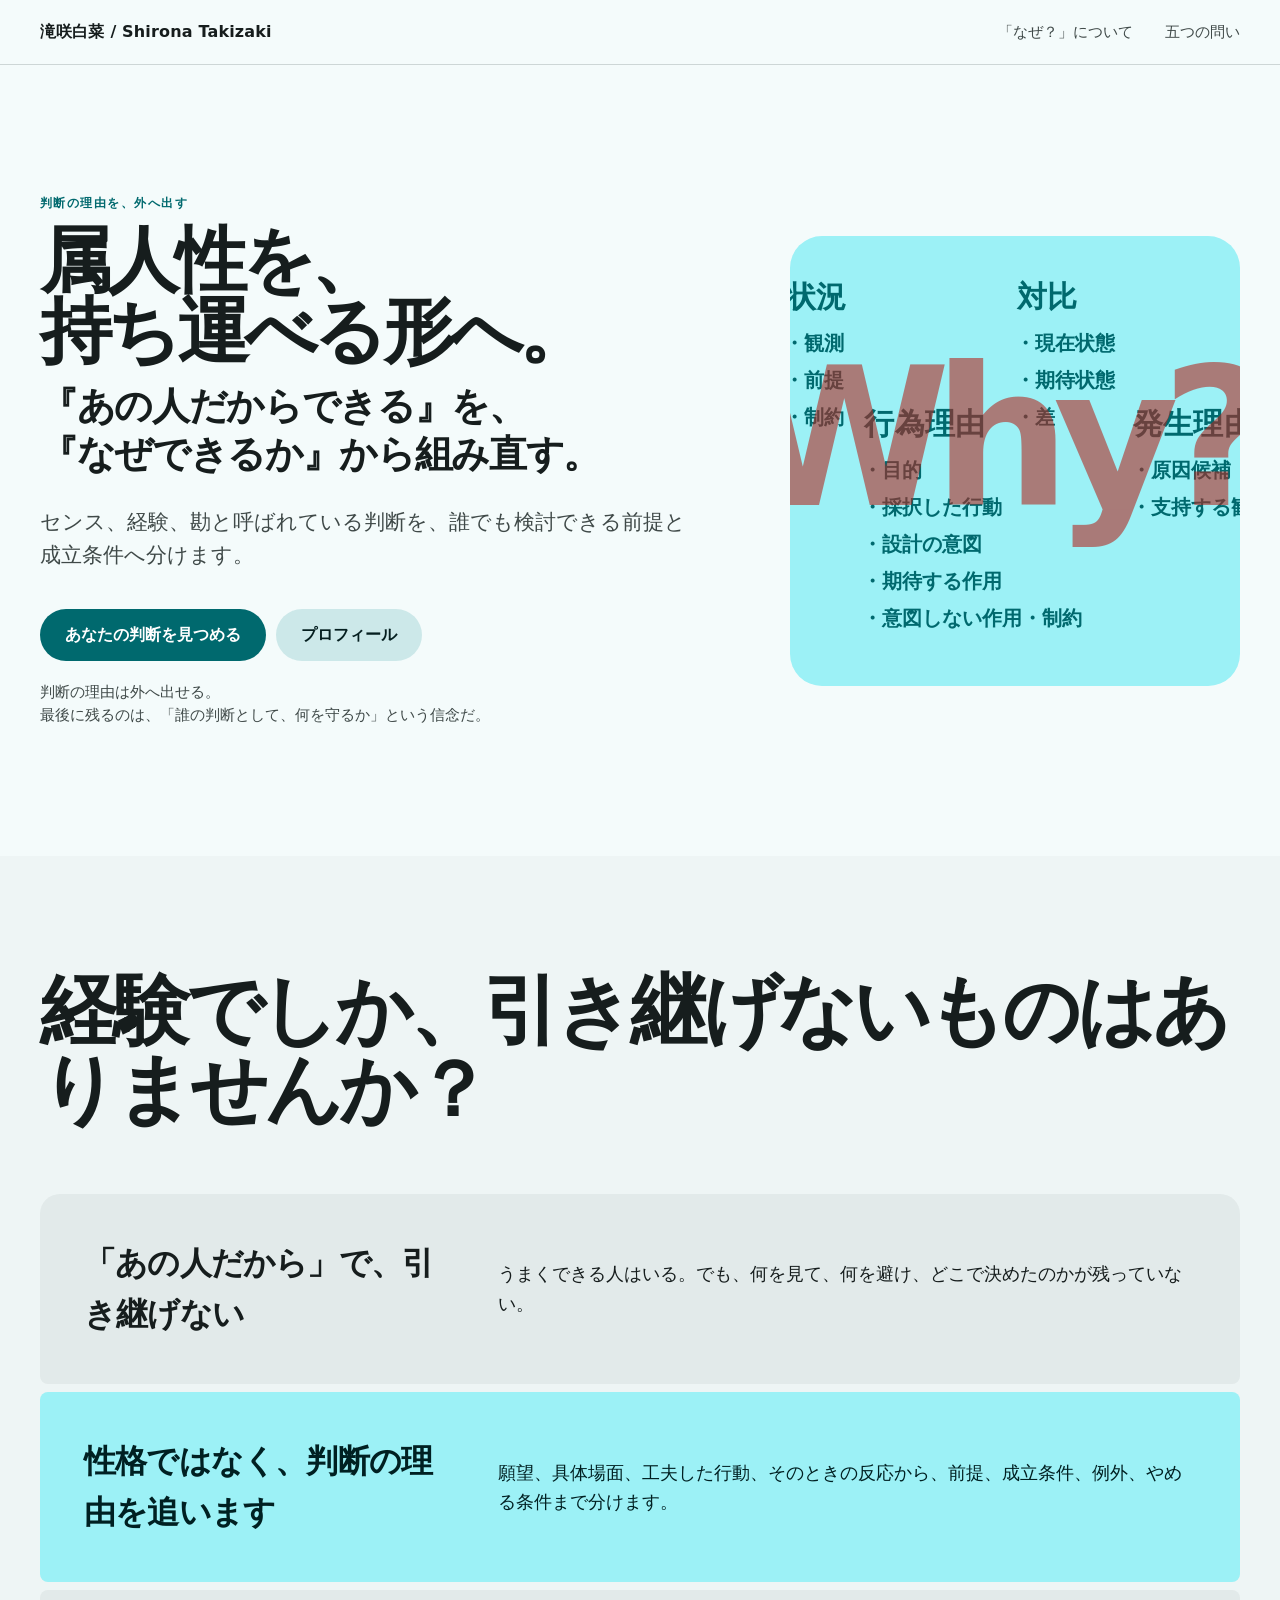
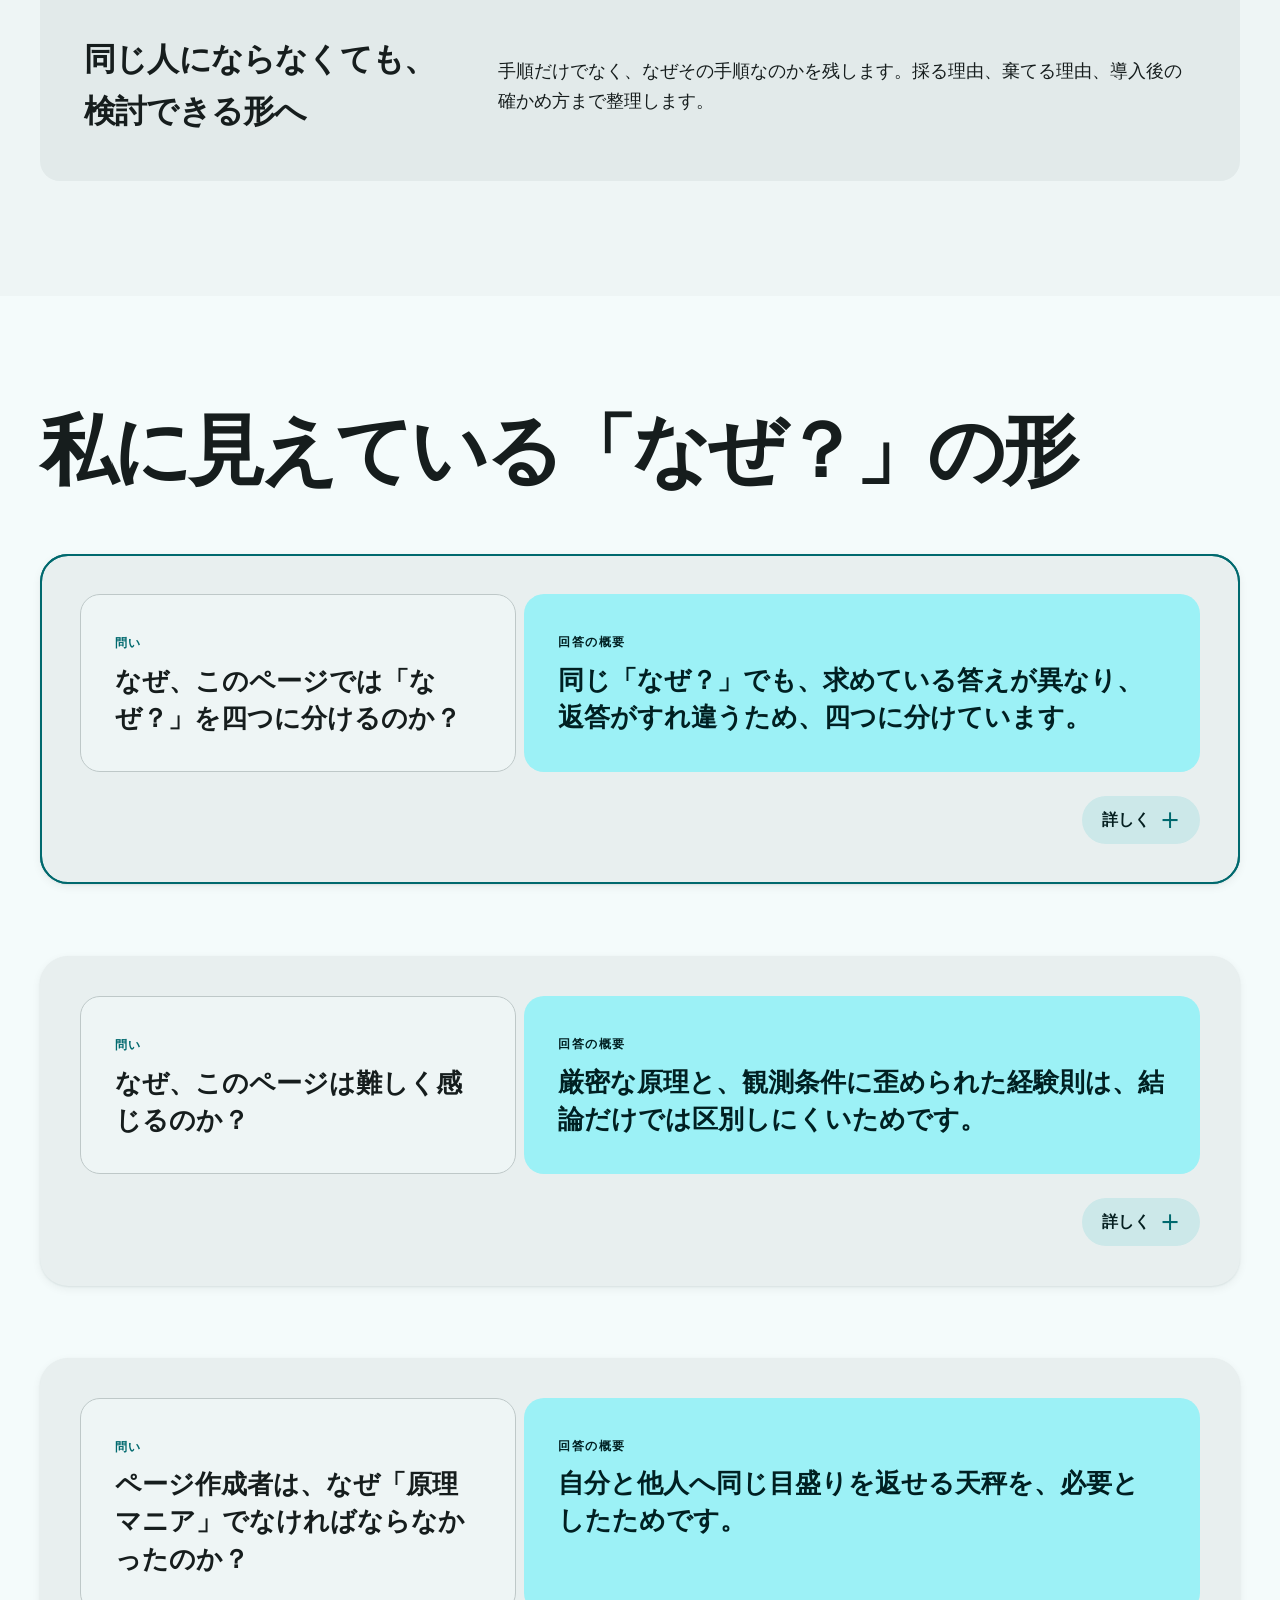
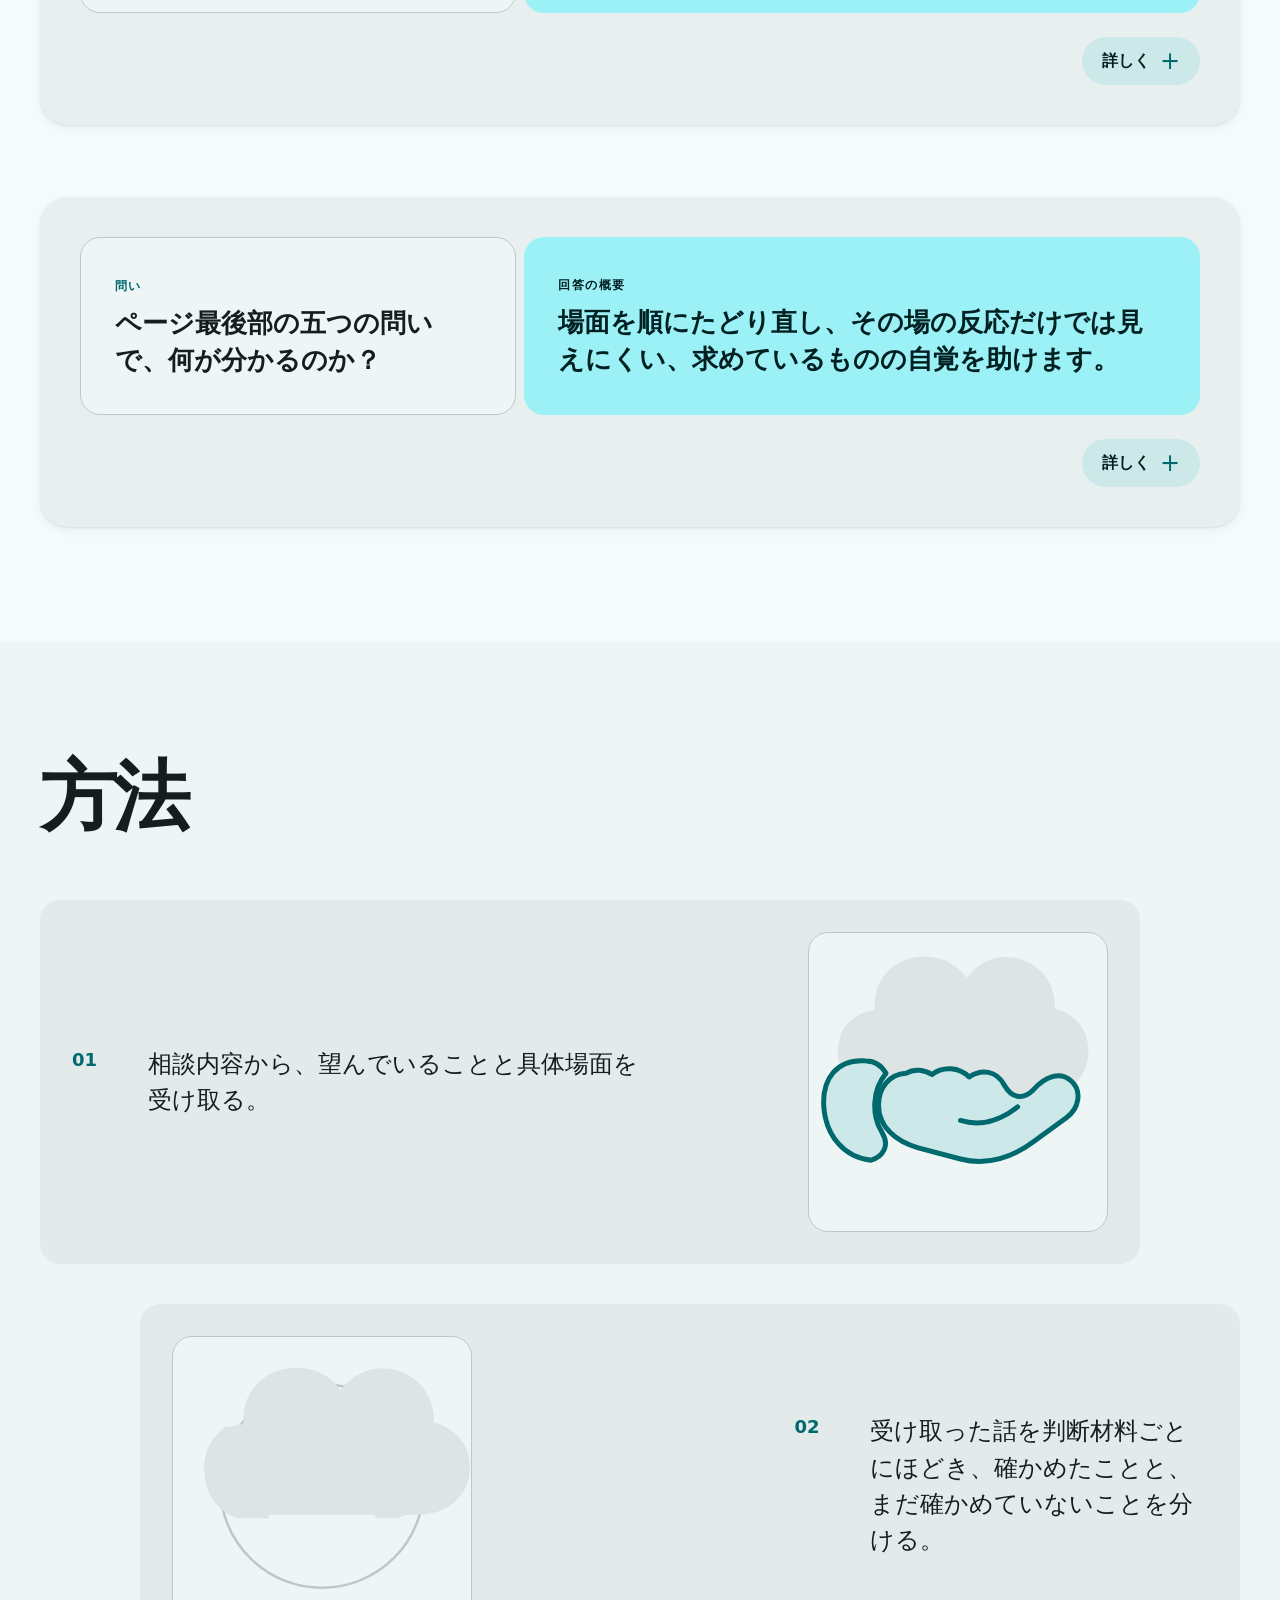
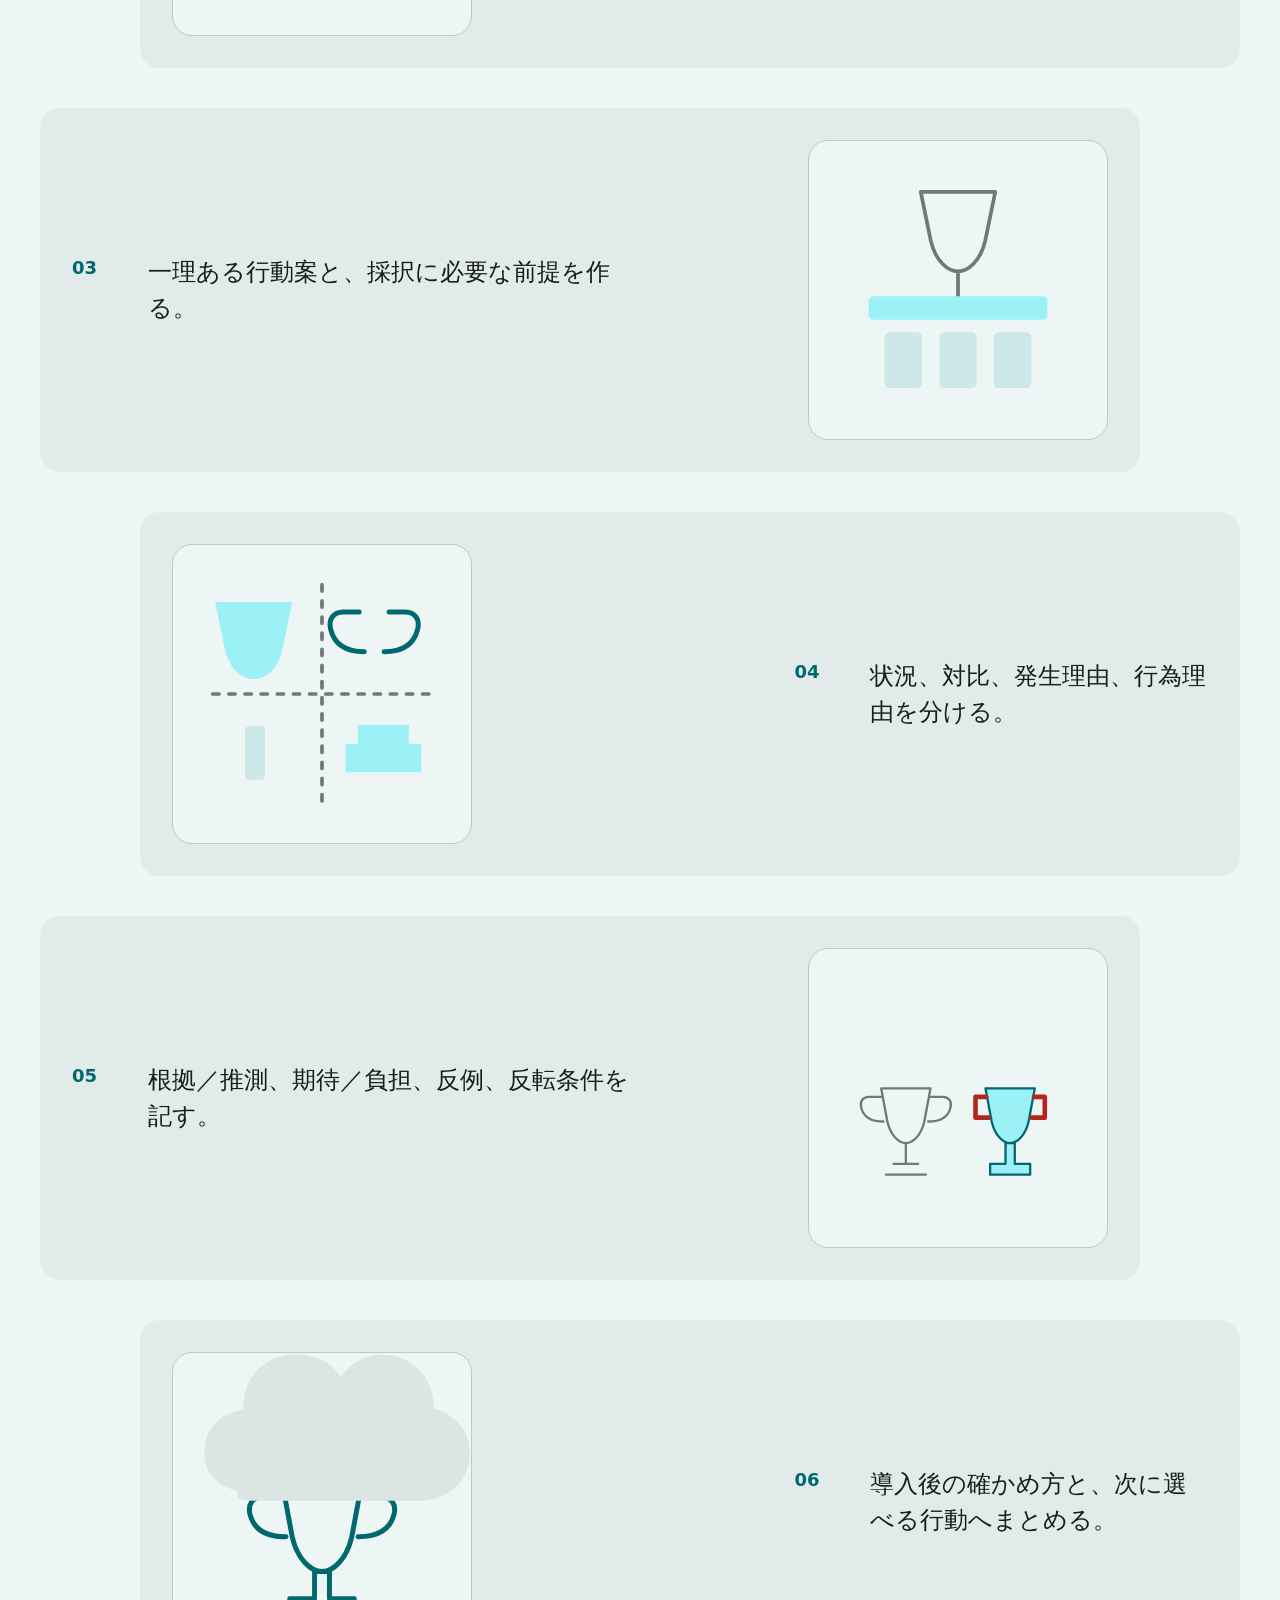
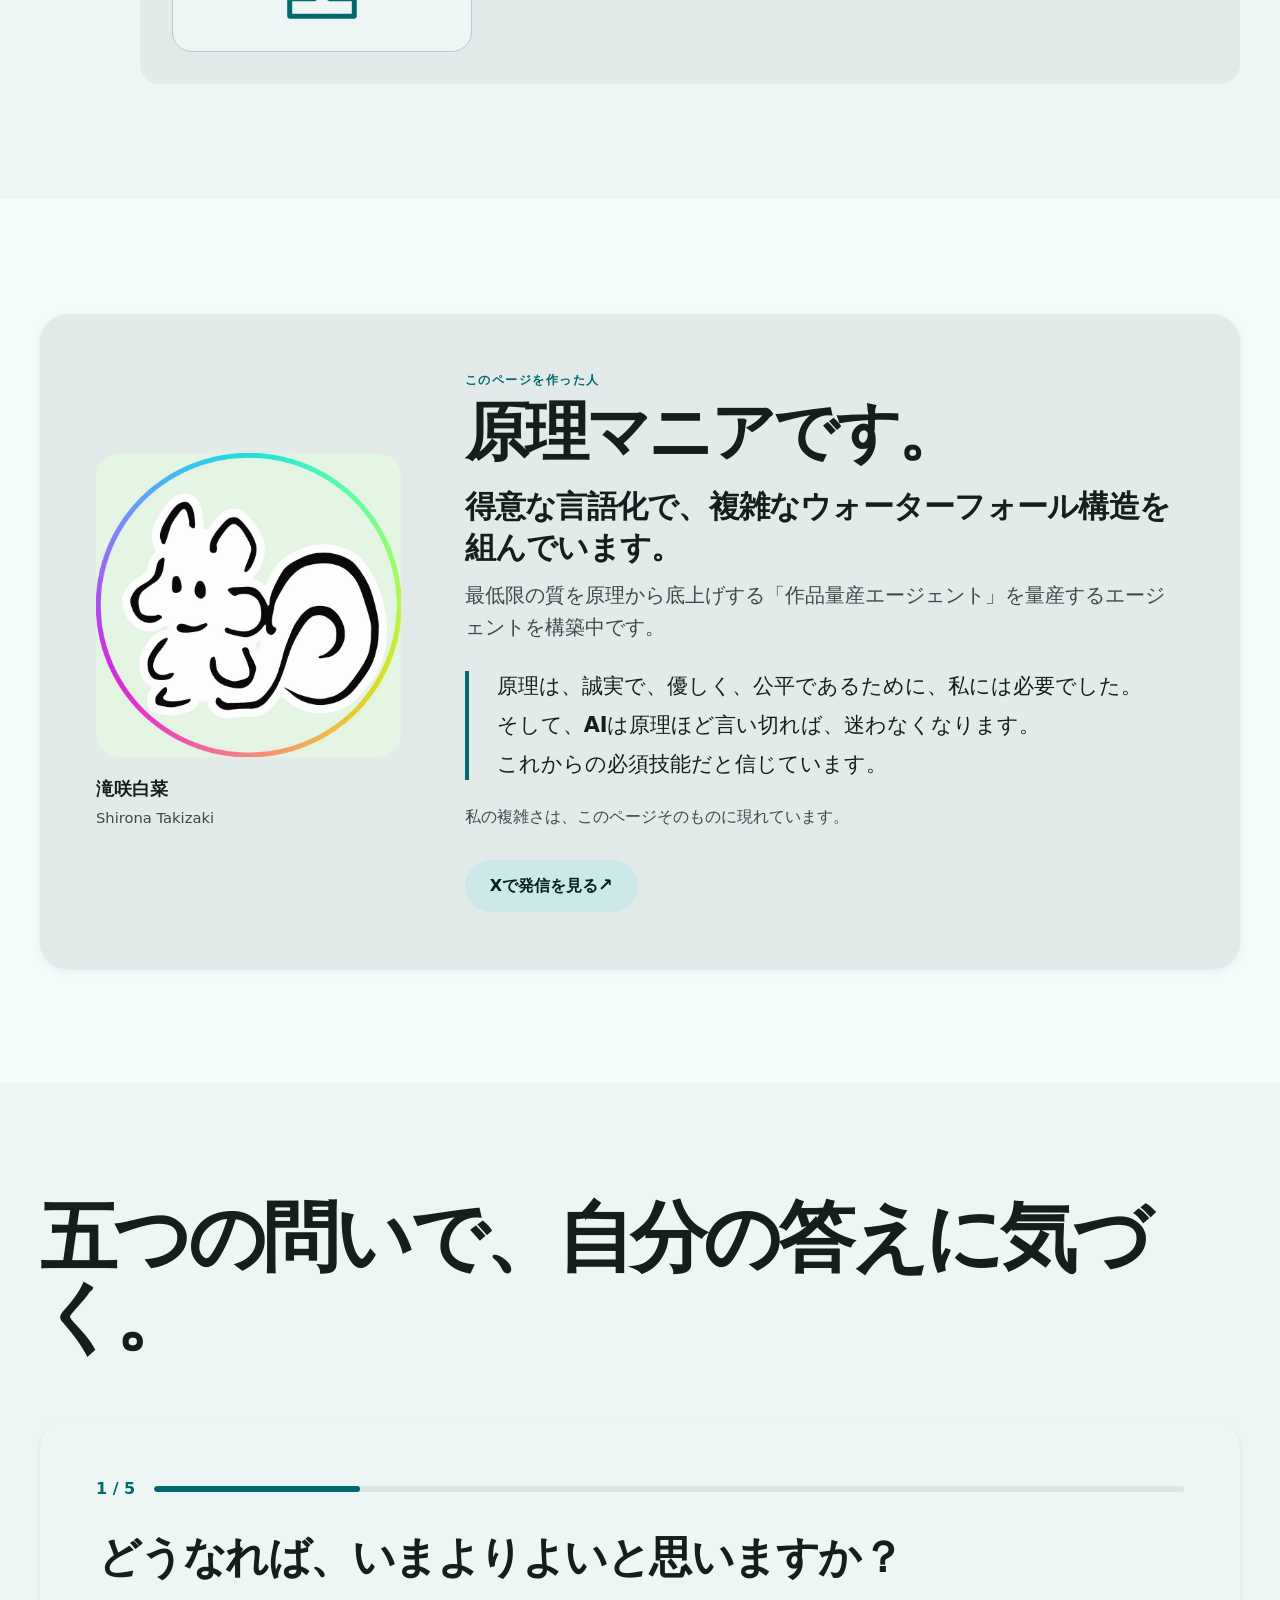
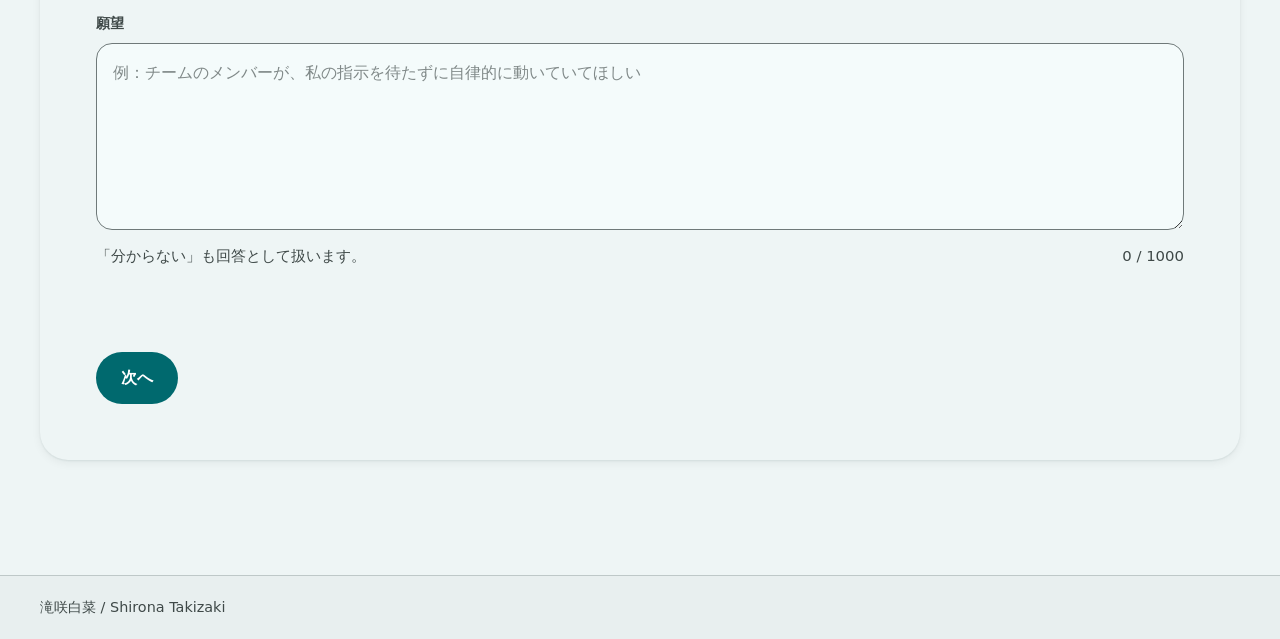
==== commit 0a4f8b6f: "Refine author principle statement" ====
--- a/index.html
+++ b/index.html
@@ -325,9 +325,9 @@
             <p class="author-lede">得意な言語化で、複雑なウォーターフォール構造を組んでいます。</p>
             <p class="author-purpose">最低限の質を原理から底上げする「作品量産エージェント」を量産するエージェントを構築中です。</p>
             <div class="author-stance">
-              <p>権利の味方であり、自由の敵です。</p>
-              <p>間違いには寛容ですが、棚上げには厳しいです。</p>
-              <p>そのため、人との相性ははっきり分かれます。</p>
+              <p>原理は、誠実で、優しく、公平であるために、私には必要でした。</p>
+              <p>そして、AIは原理ほど言い切れば、迷わなくなります。</p>
+              <p>これからの必須技能だと信じています。</p>
             </div>
             <p class="author-proof">私の複雑さは、このページそのものに現れています。</p>
             <a class="button button-tonal author-link" href="https://x.com/shironatakizaki" target="_blank" rel="noopener noreferrer">Xで発信を見る<span aria-hidden="true">↗</span></a>
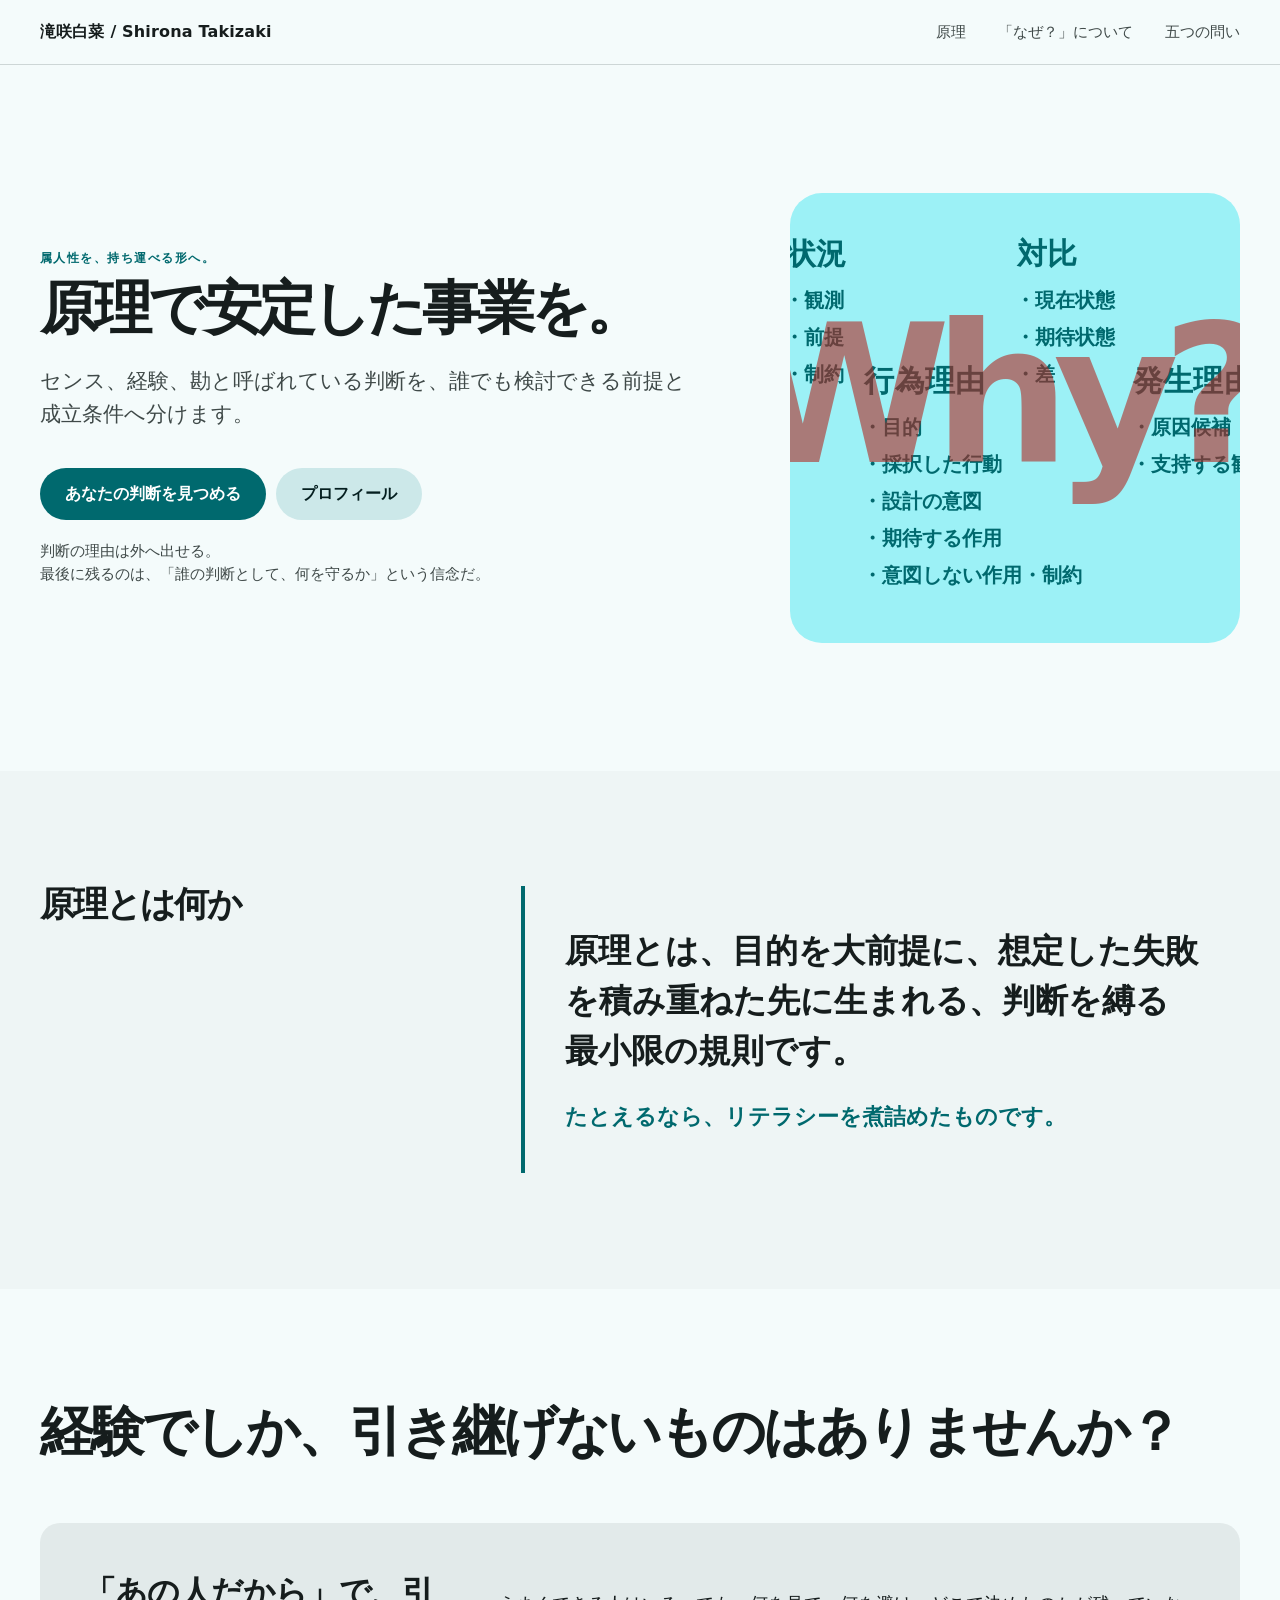
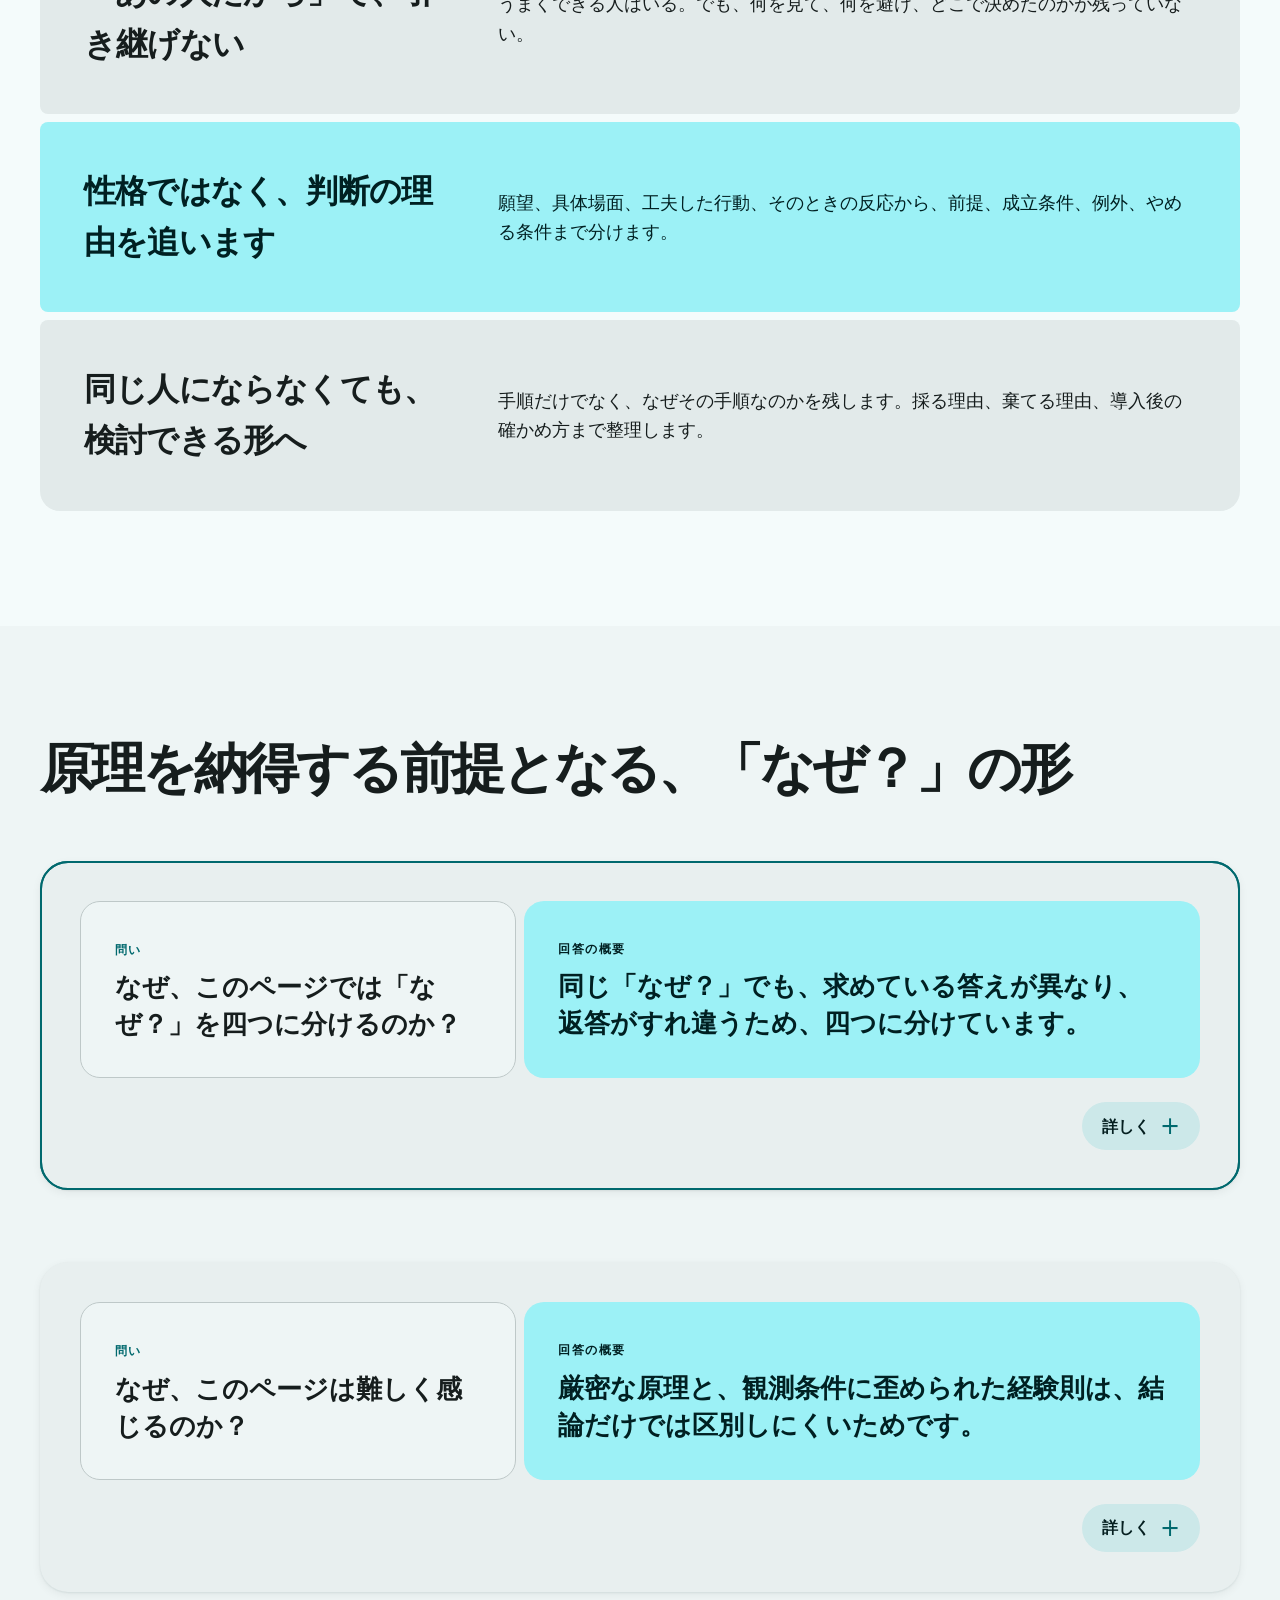
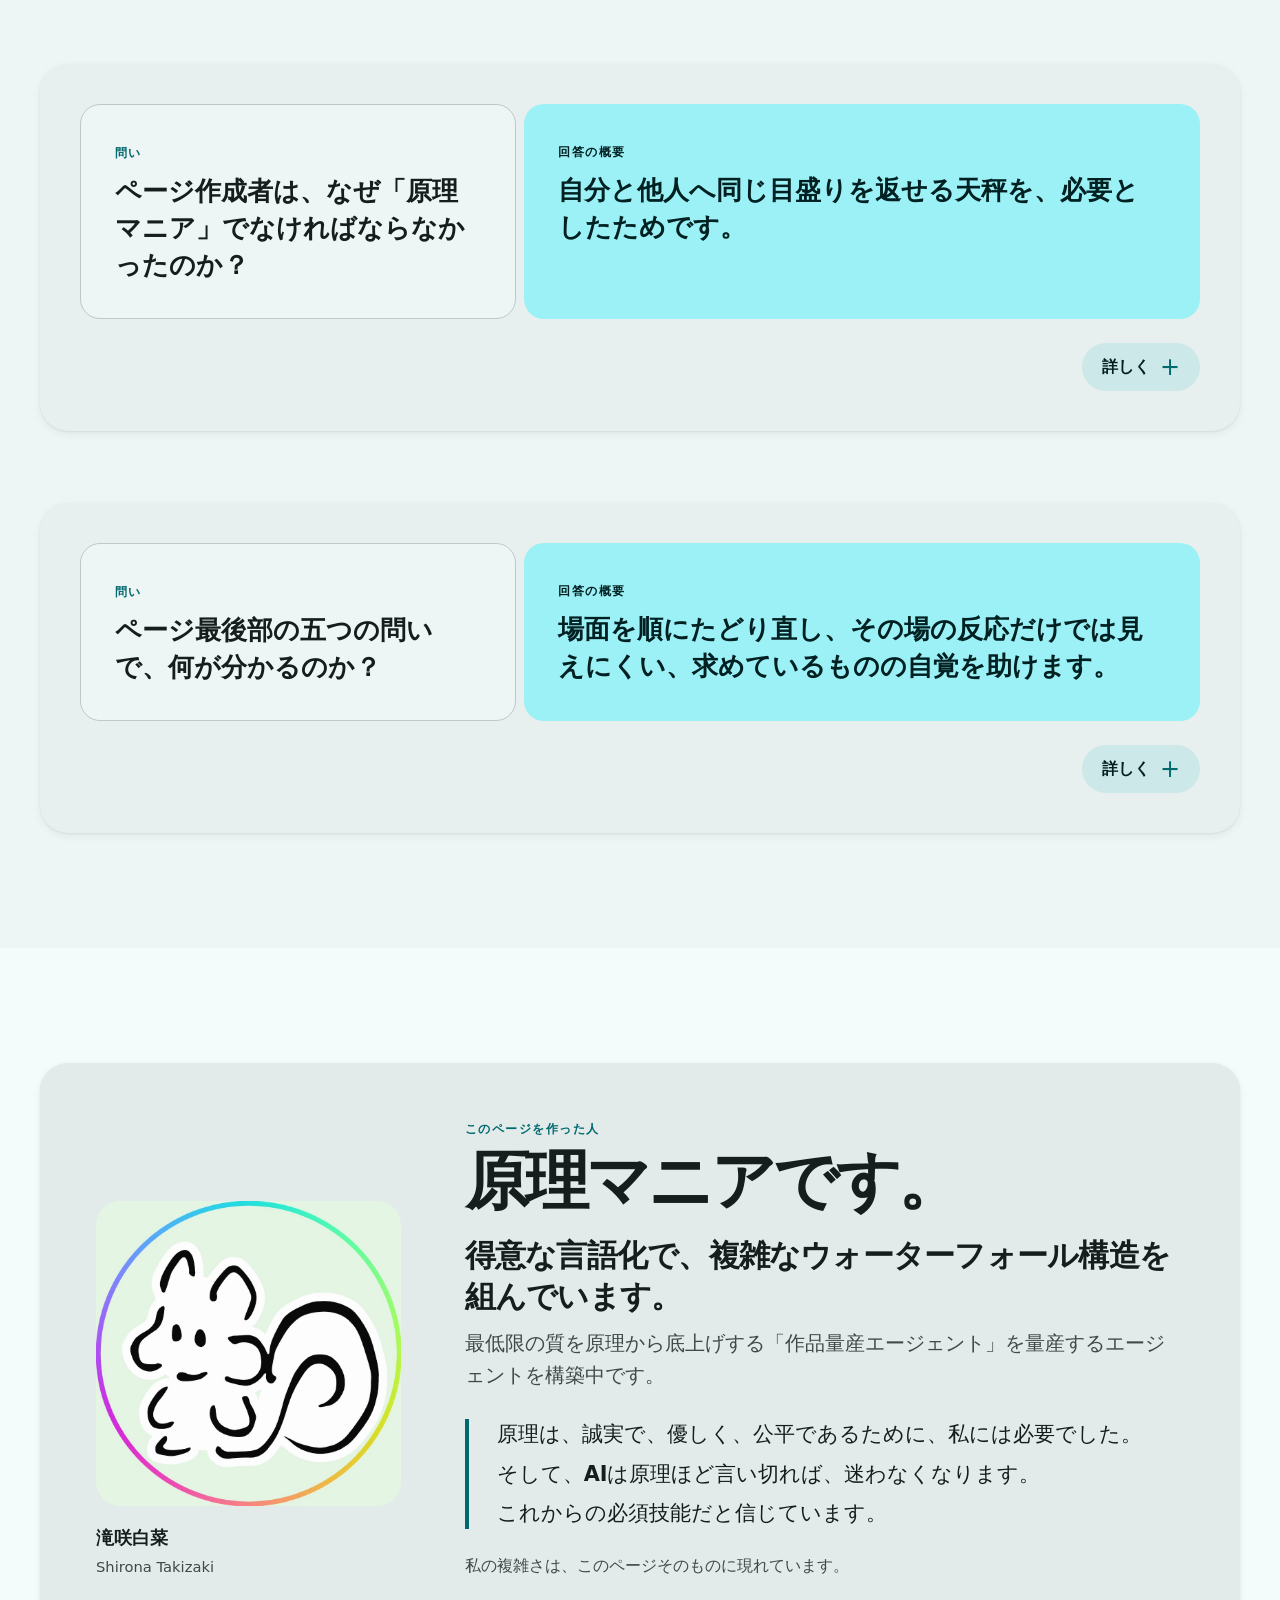
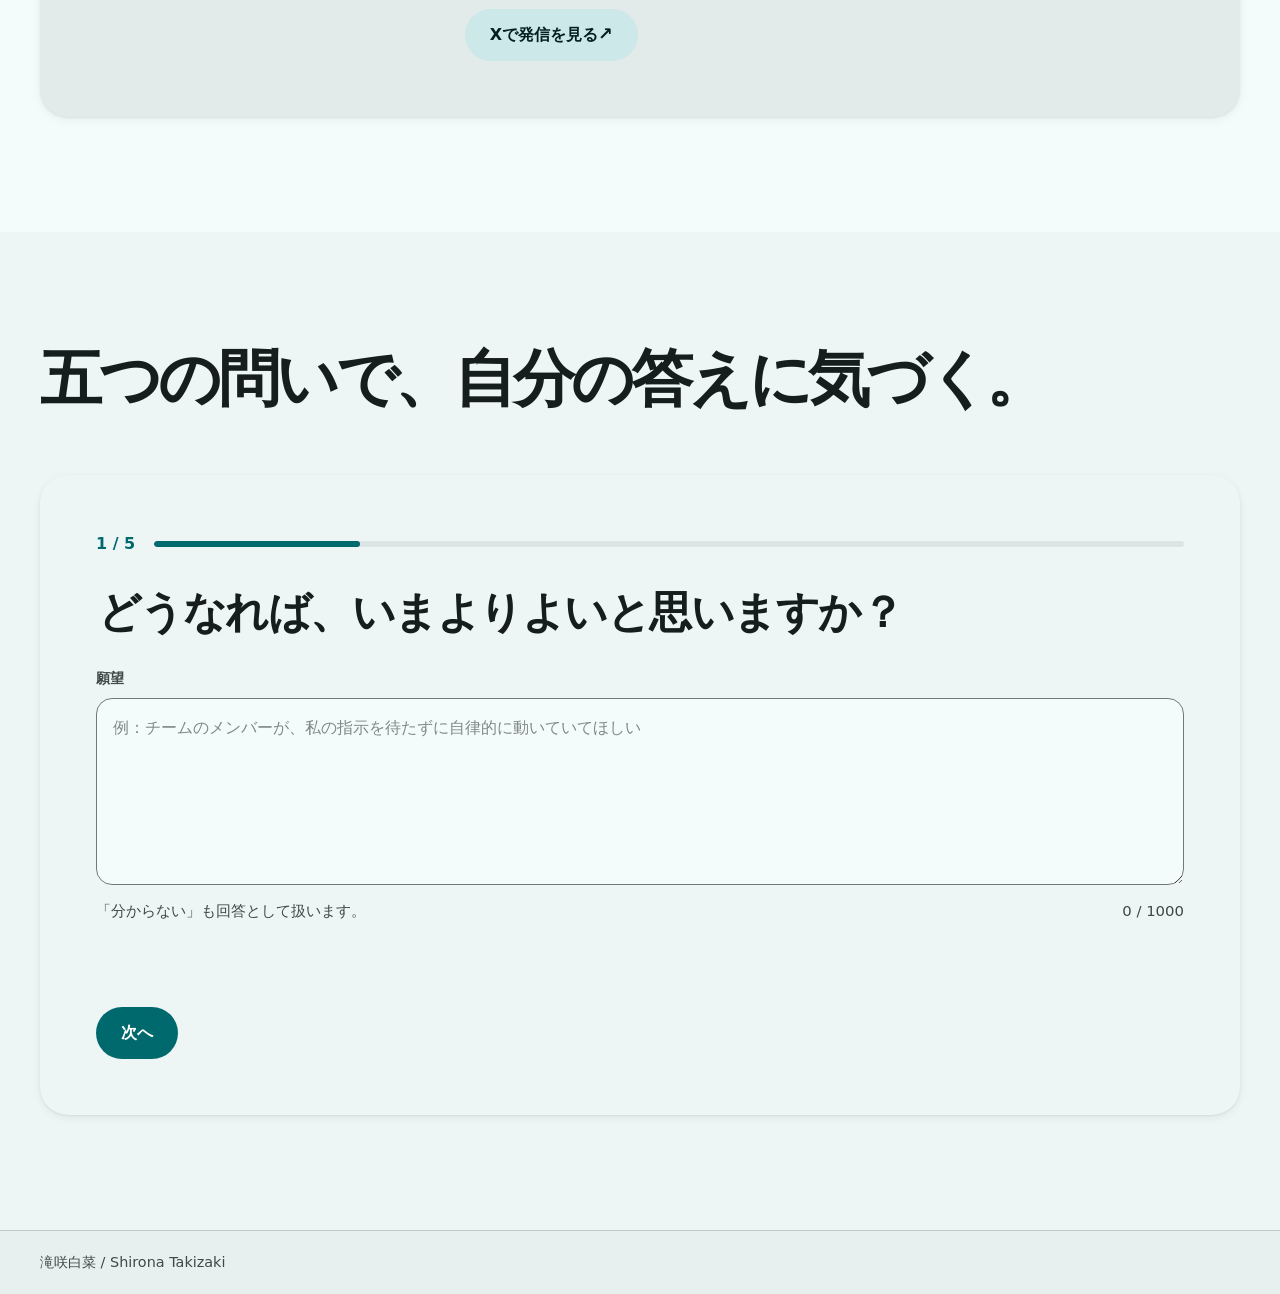
==== commit eab9529e: "Reframe site around business principles" ====
--- a/index.html
+++ b/index.html
@@ -3,17 +3,17 @@
 <head>
   <meta charset="utf-8">
   <meta name="viewport" content="width=device-width, initial-scale=1">
-  <meta name="description" content="センス、経験、勘と呼ばれている判断を、誰でも検討できる前提と成立条件へ分けます。">
+  <meta name="description" content="センス、経験、勘と呼ばれている判断を、検討し、伝え、引き継げる形へ分け、現状より安定した事業をつくります。">
   <meta http-equiv="Content-Security-Policy" content="default-src 'self'; connect-src 'none'; form-action 'none'; object-src 'none'; base-uri 'none'">
   <meta name="theme-color" content="#F4FBFB" media="(prefers-color-scheme: light)">
   <meta name="theme-color" content="#0D1515" media="(prefers-color-scheme: dark)">
   <meta property="og:type" content="website">
-  <meta property="og:title" content="属人性を、持ち運べる形へ。— 滝咲白菜 / Shirona Takizaki">
-  <meta property="og:description" content="『あの人だからできる』を、『なぜできるか』から組み直す。">
-  <title>属人性を、持ち運べる形へ。— 滝咲白菜 / Shirona Takizaki</title>
-  <link rel="stylesheet" href="styles.css?v=self-reflection-1">
+  <meta property="og:title" content="原理で安定した事業を。— 滝咲白菜 / Shirona Takizaki">
+  <meta property="og:description" content="センス、経験、勘と呼ばれている判断を、検討し、伝え、引き継げる形へ分け、現状より安定した事業をつくります。">
+  <title>原理で安定した事業を。— 滝咲白菜 / Shirona Takizaki</title>
+  <link rel="stylesheet" href="styles.css?v=principle-business-1">
     <script src="why-details.js?v=uncertainty-structure-1" defer></script>
-  <script src="app.js?v=self-reflection-1" defer></script>
+  <script src="app.js?v=principle-business-1" defer></script>
 </head>
 <body>
   <a class="skip-link" href="#main">本文へ移動</a>
@@ -22,6 +22,7 @@
     <div class="page-shell header-inner">
       <a class="brand" href="#hero" aria-label="ページの最初へ">滝咲白菜 <span lang="en">/ Shirona Takizaki</span></a>
       <nav aria-label="主要ナビゲーション">
+        <a href="#principle">原理</a>
         <a href="#examples">「なぜ？」について</a>
         <a href="#intake">五つの問い</a>
       </nav>
@@ -32,9 +33,8 @@
     <section id="hero" class="hero" aria-labelledby="hero-title">
       <div class="page-shell hero-layout">
         <div class="hero-copy">
-          <p class="eyebrow">判断の理由を、外へ出す</p>
-          <h1 id="hero-title"><span>属人性を、</span><span>持ち運べる形へ。</span></h1>
-          <p class="hero-thesis">『あの人だからできる』を、<br>『なぜできるか』から組み直す。</p>
+          <p class="eyebrow">属人性を、持ち運べる形へ。</p>
+          <h1 id="hero-title"><span>原理で安定した</span><span>事業を。</span></h1>
           <p class="hero-body">センス、経験、勘と呼ばれている判断を、誰でも検討できる前提と成立条件へ分けます。</p>
           <div class="hero-actions" aria-label="次の選択">
             <a class="button button-filled primary-action" href="#intake">あなたの判断を見つめる</a>
@@ -73,10 +73,22 @@
       </div>
     </section>
 
+    <section id="principle" class="section principle" aria-labelledby="principle-title">
+      <div class="page-shell principle-layout">
+        <div class="section-heading">
+          <h2 id="principle-title">原理とは何か</h2>
+        </div>
+        <div class="principle-copy">
+          <p class="principle-definition">原理とは、目的を大前提に、想定した失敗を積み重ねた先に生まれる、判断を縛る最小限の規則です。</p>
+          <p class="principle-analogy">たとえるなら、リテラシーを煮詰めたものです。</p>
+        </div>
+      </div>
+    </section>
+
     <section id="scope" class="section" aria-labelledby="scope-title">
       <div class="page-shell">
         <div class="section-heading">
-          <h2 id="scope-title">経験でしか、引き継げないものはありませんか？</h2>
+          <h2 id="scope-title"><span class="heading-phrase">経験でしか、</span><span class="heading-phrase">引き継げないものはありませんか？</span></h2>
         </div>
         <div class="scope-cards">
           <article class="scope-card scope-card-start">
@@ -98,7 +110,7 @@
     <section id="examples" class="section examples" aria-labelledby="examples-title">
       <div class="page-shell">
         <div class="section-heading">
-          <h2 id="examples-title">私に見えている「なぜ？」の形</h2>
+          <h2 id="examples-title"><span class="heading-phrase">原理を納得する前提となる、</span><span class="heading-phrase">「なぜ？」の形</span></h2>
         </div>
 
         <div class="case-list">
@@ -209,109 +221,6 @@
       </div>
     </section>
 
-    <section id="method" class="section" aria-labelledby="method-title">
-      <div class="page-shell">
-        <div class="section-heading">
-          <h2 id="method-title">方法</h2>
-        </div>
-        <ol class="method-list">
-          <li>
-            <div class="method-copy"><span>01</span><p>相談内容から、望んでいることと具体場面を受け取る。</p></div>
-            <div class="method-motion method-motion-dream" data-method-motion aria-hidden="true">
-              <svg viewBox="0 0 240 240" focusable="false">
-                <path class="receive-cloud motion-fill-soft" d="M48 124c-18-4-28-18-24-36 3-15 14-24 29-26-2-25 16-43 40-43 14 0 26 6 34 17 9-12 23-19 38-16 21 3 34 21 33 41 17 4 28 18 27 36-1 20-17 35-39 35H59c-4 0-8-1-11-2Z"/>
-                <path class="receive-sleeve motion-fill-secondary motion-stroke-primary" d="M46 103c-23-2-36 14-34 38 2 23 17 40 38 42 10-3 15-12 9-22-9-14-8-35 3-48-4-7-10-10-16-10Z"/>
-                <path class="receive-hand motion-fill-secondary motion-stroke-primary" d="M78 113c-13 1-22 11-22 26 0 17 14 29 32 34l34 9c22 6 43-2 59-14l26-19c11-8 13-22 4-30-9-8-21-3-30 7-9 9-18 7-24-4-6-11-18-13-28-6-8-8-21-9-30-2-6-4-14-5-21-1Z"/>
-                <path class="receive-thumb motion-stroke-primary" d="M122 151c16 5 32 0 46-11"/>
-              </svg>
-            </div>
-          </li>
-          <li>
-            <div class="method-copy"><span>02</span><p>受け取った話を判断材料ごとにほどき、確かめたことと、まだ確かめていないことを分ける。</p></div>
-            <div class="method-motion method-motion-trim" data-method-motion aria-hidden="true">
-              <svg viewBox="0 0 240 240" focusable="false">
-                <path class="trim-cloud motion-fill-soft" d="M52 135c-19-4-30-19-26-38 3-16 15-25 31-27-2-26 17-45 42-45 15 0 28 6 36 18 10-13 24-20 40-17 22 3 36 22 35 43 18 4 30 19 29 38-1 21-18 36-41 36H64c-4 0-8-1-12-2Z"/>
-                <circle class="trim-sonar-ring motion-stroke-faint" cx="120" cy="120" r="82"/>
-                <path class="trim-sonar-line motion-stroke-primary" d="M120 120V38"/>
-                <defs>
-                  <mask id="trim-angular-reveal" class="trim-mask" maskUnits="userSpaceOnUse" x="0" y="0" width="240" height="240">
-                    <circle class="trim-reveal" cx="120" cy="120" r="120" pathLength="1"/>
-                  </mask>
-                </defs>
-                <g class="trim-trophy motion-fill-primary motion-stroke-primary" mask="url(#trim-angular-reveal)">
-                  <path d="M88 63h64l-8 43c-4 18-15 28-24 28s-20-10-24-28Z"/>
-                  <path d="M89 74H72c-8 0-12 6-10 14 3 12 13 18 29 18M151 74h17c8 0 12 6 10 14-3 12-13 18-29 18" fill="none"/>
-                  <path d="M114 134h12v25h-12z"/>
-                </g>
-                <path class="trim-scrap trim-scrap-left motion-fill-soft" d="M42 72h35v74H52c-18-7-28-22-26-40 1-16 7-27 16-34Z"/>
-                <path class="trim-scrap trim-scrap-right motion-fill-soft" d="M163 72h35c9 7 14 19 13 34-1 19-12 33-30 40h-18Z"/>
-                <path class="trim-next-cloud motion-fill-soft" d="M52 135c-19-4-30-19-26-38 3-16 15-25 31-27-2-26 17-45 42-45 15 0 28 6 36 18 10-13 24-20 40-17 22 3 36 22 35 43 18 4 30 19 29 38-1 21-18 36-41 36H64c-4 0-8-1-12-2Z"/>
-              </svg>
-            </div>
-          </li>
-          <li>
-            <div class="method-copy"><span>03</span><p>一理ある行動案と、採択に必要な前提を作る。</p></div>
-            <div class="method-motion method-motion-foundation" data-method-motion aria-hidden="true">
-              <svg viewBox="0 0 240 240" focusable="false">
-                <path class="foundation-outline motion-stroke-muted" d="M90 41h60l-8 39c-4 17-14 25-22 25s-18-8-22-25ZM120 105v23M100 138h40"/>
-                <rect class="foundation-platform motion-fill-primary" x="48" y="125" width="144" height="19" rx="4"/>
-                <rect class="foundation-support motion-fill-secondary" x="61" y="154" width="30" height="45" rx="4"/>
-                <rect class="foundation-support motion-fill-secondary" x="105" y="154" width="30" height="45" rx="4"/>
-                <rect class="foundation-support motion-fill-secondary" x="149" y="154" width="30" height="45" rx="4"/>
-              </svg>
-            </div>
-          </li>
-          <li>
-            <div class="method-copy"><span>04</span><p>状況、対比、発生理由、行為理由を分ける。</p></div>
-            <div class="method-motion method-motion-parts" data-method-motion aria-hidden="true">
-              <svg viewBox="0 0 240 240" focusable="false">
-                <path class="parts-guide motion-stroke-muted" d="M120 32v176M32 120h176"/>
-                <path class="trophy-part part-cup motion-fill-primary" d="M34 46h62l-8 39c-4 15-13 23-23 23S46 100 42 85Z"/>
-                <path class="trophy-part part-handles motion-stroke-primary" d="M150 54h-13c-8 0-12 6-10 14 3 12 12 18 27 18M174 54h13c8 0 12 6 10 14-3 12-12 18-27 18"/>
-                <rect class="trophy-part part-stem motion-fill-secondary" x="58" y="146" width="16" height="43" rx="3"/>
-                <path class="trophy-part part-base motion-fill-primary" d="M139 160h61v23h-61zM149 145h41v15h-41z"/>
-              </svg>
-            </div>
-          </li>
-          <li>
-            <div class="method-copy"><span>05</span><p>根拠／推測、期待／負担、反例、反転条件を記す。</p></div>
-            <div class="method-motion method-motion-compare" data-method-motion aria-hidden="true">
-              <svg viewBox="0 0 240 240" focusable="false">
-                <g class="compare-dream motion-stroke-muted" transform="translate(-42 20) scale(.62)">
-                  <path d="M88 71h64l-8 43c-4 18-15 28-24 28s-20-10-24-28Z"/>
-                  <path d="M89 82H72c-8 0-12 6-10 14 3 12 13 18 29 18M151 82h17c8 0 12 6 10 14-3 12-13 18-29 18M120 142v27M94 183h52M104 169h32"/>
-                </g>
-                <g class="compare-built motion-fill-primary motion-stroke-primary" transform="translate(42 20) scale(.62)">
-                  <path d="M88 71h64l-8 43c-4 18-15 28-24 28s-20-10-24-28Z"/>
-                  <path class="compare-built-handles" d="M89 82H75v27h17M151 82h14v27h-17" fill="none"/>
-                  <path d="M114 142h12v27h20v14H94v-14h20Z"/>
-                  <path class="compare-built-highlight" d="M89 82H75v27h17M151 82h14v27h-17"/>
-                </g>
-              </svg>
-            </div>
-          </li>
-          <li>
-            <div class="method-copy"><span>06</span><p>導入後の確かめ方と、次に選べる行動へまとめる。</p></div>
-            <div class="method-motion method-motion-next" data-method-motion aria-hidden="true">
-              <svg viewBox="0 0 240 240" focusable="false">
-                <g class="next-trophy motion-fill-primary motion-stroke-primary">
-                  <path d="M88 105h64l-8 43c-4 18-15 28-24 28s-20-10-24-28Z"/>
-                  <path d="M89 116H72c-8 0-12 6-10 14 3 12 13 18 29 18M151 116h17c8 0 12 6 10 14-3 12-13 18-29 18" fill="none"/>
-                  <path d="M114 176h12v22h20v14H94v-14h20Z"/>
-                </g>
-                <g class="next-sparkles motion-stroke-primary">
-                  <path d="M62 91V67M50 79h24M180 91V67M168 79h24"/>
-                  <path d="M82 55V41M75 48h14M158 55V41M151 48h14"/>
-                  <path d="M120 43V21M109 32h22"/>
-                </g>
-                <path class="next-born-cloud motion-fill-soft" d="M52 111c-19-4-30-19-26-38 3-16 15-25 31-27-2-26 17-45 42-45 15 0 28 6 36 18 10-13 24-20 40-17 22 3 36 22 35 43 18 4 30 19 29 38-1 21-18 36-41 36H64c-4 0-8-1-12-2Z"/>
-              </svg>
-            </div>
-          </li>
-        </ol>
-      </div>
-    </section>
-
     <section id="author" class="section author" aria-labelledby="author-title">
       <div class="page-shell">
         <article class="author-card">
@@ -339,7 +248,7 @@
     <section id="intake" class="section intake" aria-labelledby="intake-title">
       <div class="page-shell">
         <div class="section-heading">
-          <h2 id="intake-title">五つの問いで、自分の答えに気づく。</h2>
+          <h2 id="intake-title"><span class="heading-phrase">五つの問いで、</span><span class="heading-phrase">自分の答えに気づく。</span></h2>
         </div>
 
         <form class="intake-form" data-step-form novalidate>
@@ -392,8 +301,8 @@
 
           <fieldset class="form-step" data-step="5">
             <legend tabindex="-1">何を守りたい、または変えたいと思いましたか？</legend>
-            <label for="principle">守りたいこと／変えたいこと</label>
-            <textarea id="principle" name="principle" rows="6" maxlength="1000" aria-describedby="principle-count" required></textarea>
+            <label for="guiding-principle">守りたいこと／変えたいこと</label>
+            <textarea id="guiding-principle" name="principle" rows="6" maxlength="1000" aria-describedby="principle-count" required></textarea>
             <div class="field-support">
               <p class="field-count" id="principle-count"><span data-field-count="principle">0</span> / 1000</p>
             </div>
--- a/styles.css
+++ b/styles.css
@@ -194,6 +194,7 @@
 .hero-copy {
   position: relative;
   z-index: 2;
+  container-type: inline-size;
   max-width: 800px;
   animation: enter-up 640ms var(--motion-standard) both;
 }
@@ -218,15 +219,16 @@
 
 h1 {
   margin: 12px 0 16px;
-  font-size: clamp(3.25rem, 6.2vw, 4.5rem);
+  font-size: clamp(1.75rem, 6.2vw, 4.5rem);
+  font-size: clamp(1.75rem, 9cqi, 4.5rem);
   font-weight: 680;
   letter-spacing: -0.065em;
   line-height: 0.98;
+  white-space: nowrap;
 }
 
 h1 span {
-  display: block;
-  white-space: nowrap;
+  display: inline;
 }
 
 .hero-thesis {
@@ -420,6 +422,7 @@
 .section-heading {
   display: grid;
   gap: 6px;
+  container-type: inline-size;
   margin-bottom: clamp(32px, 5vw, 64px);
 }
 
@@ -427,10 +430,73 @@
   width: 100%;
   max-width: none;
   margin: 0;
-  font-size: clamp(2.2rem, 6vw, 5.4rem);
+  font-size: clamp(2rem, 5.4vw, 5.4rem);
+  font-size: clamp(2rem, 5.4cqi, 5.4rem);
   font-weight: 650;
   letter-spacing: -0.055em;
   line-height: 1.03;
+  text-wrap: balance;
+  word-break: auto-phrase;
+}
+
+#principle-title {
+  font-size: clamp(2.2rem, 7vw, 5.4rem);
+  font-size: clamp(2.2rem, 7cqi, 5.4rem);
+  white-space: nowrap;
+}
+
+#scope-title {
+  font-size: clamp(1.25rem, 4.5vw, 4.6rem);
+  font-size: clamp(1.25rem, 4.5cqi, 4.6rem);
+}
+
+#examples-title {
+  font-size: clamp(1.25rem, 4.5vw, 4.6rem);
+  font-size: clamp(1.25rem, 4.5cqi, 4.6rem);
+}
+
+#intake-title {
+  font-size: clamp(1.7rem, 5.2vw, 5rem);
+  font-size: clamp(1.7rem, 5.2cqi, 5rem);
+}
+
+.heading-phrase {
+  display: inline-block;
+  white-space: nowrap;
+}
+
+.principle-layout {
+  display: grid;
+  grid-template-columns: minmax(220px, 0.72fr) minmax(0, 1.28fr);
+  gap: clamp(28px, 6vw, 96px);
+  align-items: start;
+}
+
+.principle-copy {
+  display: grid;
+  gap: 24px;
+  border-left: 4px solid var(--md-sys-color-primary);
+  padding: clamp(20px, 4vw, 40px);
+  background: var(--md-sys-color-surface-container-low);
+}
+
+.principle-definition,
+.principle-analogy {
+  margin: 0;
+}
+
+.principle-definition {
+  max-width: 28em;
+  font-size: clamp(1.3rem, 2.6vw, 2.15rem);
+  font-weight: 650;
+  line-height: 1.5;
+}
+
+.principle-analogy {
+  color: var(--md-sys-color-primary);
+  font-size: clamp(1.05rem, 1.7vw, 1.35rem);
+  font-weight: 650;
+  line-height: 1.55;
 }
 
 .scope-cards {
@@ -740,91 +806,6 @@
   color: var(--md-sys-color-on-surface-variant);
 }
 
-.method-list {
-  display: grid;
-  gap: clamp(20px, 4vw, 40px);
-  margin: 0;
-  padding: 0;
-  list-style: none;
-}
-
-.method-list li {
-  display: grid;
-  grid-template-columns: minmax(0, 1fr) minmax(220px, 0.72fr);
-  gap: clamp(20px, 4vw, 48px);
-  align-items: center;
-  width: min(100%, 1100px);
-  border-radius: var(--radius-card);
-  padding: clamp(20px, 3vw, 32px);
-  background: var(--md-sys-color-surface-container-high);
-}
-
-.method-list li:nth-child(odd) {
-  justify-self: start;
-}
-
-.method-list li:nth-child(even) {
-  justify-self: end;
-}
-
-.method-copy {
-  display: grid;
-  grid-template-columns: 56px minmax(0, 1fr);
-  gap: 20px;
-  align-items: start;
-}
-
-.method-list li:nth-child(even) .method-copy {
-  grid-column: 2;
-  grid-row: 1;
-}
-
-.method-list li:nth-child(even) .method-motion {
-  grid-column: 1;
-  grid-row: 1;
-}
-
-.method-copy > span {
-  color: var(--md-sys-color-primary);
-  font-size: 1.125rem;
-  font-weight: 750;
-  line-height: 1.5;
-}
-
-.method-copy p {
-  margin: 0;
-}
-
-.method-copy p {
-  font-size: clamp(1.15rem, 1.9vw, 1.55rem);
-  line-height: 1.5;
-}
-
-.method-motion {
-  width: min(100%, 300px);
-  aspect-ratio: 1;
-  justify-self: end;
-  overflow: hidden;
-  border: 1px solid var(--md-sys-color-outline-variant);
-  border-radius: 20px;
-  background: var(--md-sys-color-surface-container-low);
-}
-
-.method-list li:nth-child(even) .method-motion {
-  justify-self: start;
-}
-
-.method-motion svg {
-  display: block;
-  width: 100%;
-  height: 100%;
-}
-
-.method-motion svg * {
-  transform-box: fill-box;
-  transform-origin: center;
-}
-
 .author-card {
   display: grid;
   gap: clamp(28px, 5vw, 72px);
@@ -920,194 +901,6 @@
 
 .author-link span {
   font-size: 1.1em;
-}
-
-.motion-fill-soft {
-  fill: var(--md-sys-color-surface-container-highest);
-}
-
-.motion-fill-surface {
-  fill: var(--md-sys-color-surface-container-low);
-}
-
-.motion-fill-primary {
-  fill: var(--md-sys-color-primary-container);
-}
-
-.motion-fill-secondary {
-  fill: var(--md-sys-color-secondary-container);
-}
-
-.motion-stroke-primary {
-  fill: none;
-  stroke: var(--md-sys-color-primary);
-  stroke-width: 4;
-  stroke-linecap: round;
-  stroke-linejoin: round;
-}
-
-.motion-stroke-muted {
-  fill: none;
-  stroke: var(--md-sys-color-outline);
-  stroke-width: 3;
-  stroke-linecap: round;
-  stroke-linejoin: round;
-}
-
-.motion-stroke-faint {
-  fill: none;
-  stroke: var(--md-sys-color-outline-variant);
-  stroke-width: 2;
-}
-
-.motion-stroke-error {
-  fill: none;
-  stroke: var(--md-sys-color-error);
-  stroke-width: 5;
-  stroke-linecap: round;
-}
-
-.trim-trophy,
-.compare-built {
-  fill: var(--md-sys-color-primary-container);
-  stroke: var(--md-sys-color-primary);
-  stroke-width: 3;
-}
-
-.compare-built-highlight {
-  fill: none;
-  stroke: var(--md-sys-color-error);
-  stroke-width: 6;
-  stroke-linecap: round;
-  stroke-linejoin: round;
-}
-
-.receive-hand,
-.receive-sleeve {
-  fill: var(--md-sys-color-secondary-container);
-  stroke: var(--md-sys-color-primary);
-}
-
-.method-motion svg .trim-sonar-line {
-  transform-box: view-box;
-  transform-origin: 120px 120px;
-}
-
-.trim-mask {
-  mask-type: alpha;
-}
-
-.trim-reveal {
-  fill: none;
-  stroke: var(--md-sys-color-on-surface);
-  stroke-width: 240;
-  stroke-dasharray: 0 1;
-  transform: rotate(-90deg);
-  transform-box: fill-box;
-  transform-origin: center;
-}
-
-.parts-guide {
-  stroke-dasharray: 5 8;
-}
-
-.js .receive-cloud {
-  animation: method-receive-cloud 4.8s var(--motion-standard) infinite both paused;
-}
-
-.js .receive-sleeve,
-.js .receive-hand,
-.js .receive-thumb {
-  animation: method-receive-hand 4.8s var(--motion-expressive) infinite both paused;
-}
-
-.js .trim-cloud {
-  animation: method-trim-cloud 6.2s var(--motion-standard) infinite both paused;
-}
-
-.js .trim-sonar-ring {
-  animation: method-sonar-ring 6.2s linear infinite both paused;
-}
-
-.js .trim-sonar-line {
-  animation: method-sonar-sweep 6.2s linear infinite both paused;
-}
-
-.js .trim-reveal {
-  animation: method-sonar-reveal 6.2s linear infinite both paused;
-}
-
-.js .trim-trophy {
-  animation: method-trimmed-trophy 6.2s var(--motion-standard) infinite both paused;
-}
-
-.js .trim-scrap-left,
-.js .trim-scrap-right {
-  animation: method-trim-scrap 6.2s var(--motion-standard) infinite both paused;
-}
-
-.js .trim-next-cloud {
-  animation: method-next-cloud 6.2s var(--motion-standard) infinite both paused;
-}
-
-.js .foundation-outline {
-  animation: method-outline-reveal 5.4s var(--motion-standard) infinite both paused;
-}
-
-.js .foundation-support {
-  animation: method-support-rise 5.4s var(--motion-expressive) infinite both paused;
-}
-
-.js .foundation-platform {
-  animation: method-platform-settle 5.4s var(--motion-expressive) infinite both paused;
-}
-
-.js .parts-guide {
-  animation: method-guide-reveal 5.4s var(--motion-standard) infinite both paused;
-}
-
-.js .part-cup {
-  animation: method-part-cup 5.4s var(--motion-expressive) infinite both paused;
-}
-
-.js .part-handles {
-  animation: method-part-handles 5.4s var(--motion-expressive) infinite both paused;
-}
-
-.js .part-stem {
-  animation: method-part-stem 5.4s var(--motion-expressive) infinite both paused;
-}
-
-.js .part-base {
-  animation: method-part-base 5.4s var(--motion-expressive) infinite both paused;
-}
-
-.js .compare-dream {
-  animation: method-compare-left 5.4s var(--motion-standard) infinite both paused;
-}
-
-.js .compare-built {
-  animation: method-compare-right 5.4s var(--motion-standard) infinite both paused;
-}
-
-.js .compare-built-highlight {
-  animation: method-actual-highlight 5.4s var(--motion-expressive) infinite both paused;
-}
-
-.js .next-trophy {
-  animation: method-next-trophy 5.4s var(--motion-expressive) infinite both paused;
-}
-
-.js .next-sparkles {
-  animation: method-next-sparkles 5.4s var(--motion-expressive) infinite both paused;
-}
-
-.js .next-born-cloud {
-  animation: method-born-cloud 5.4s var(--motion-expressive) infinite both paused;
-}
-
-.js .method-motion.is-visible svg * {
-  animation-play-state: running;
 }
 
 .intake-form {
@@ -1452,10 +1245,6 @@
     padding-top: 64px;
   }
 
-  h1 {
-    font-size: clamp(2.15rem, 10.5vw, 3.9rem);
-  }
-
   .primary-action,
   .hero-actions .button {
     width: 100%;
@@ -1471,24 +1260,8 @@
     width: min(68vw, 260px);
   }
 
-  .method-list li {
+  .principle-layout {
     grid-template-columns: 1fr;
-    width: 100%;
-    padding-inline: 18px;
-  }
-
-  .method-copy,
-  .method-list li:nth-child(even) .method-copy {
-    grid-column: 1;
-    grid-row: auto;
-    grid-template-columns: 40px minmax(0, 1fr);
-  }
-
-  .method-motion,
-  .method-list li:nth-child(even) .method-motion {
-    grid-column: 1;
-    grid-row: auto;
-    justify-self: center;
   }
 
   .step-actions .button {
@@ -1520,146 +1293,6 @@
 @keyframes attention-wave {
   0% { opacity: 0.58; transform: scale(1); }
   72%, 100% { opacity: 0; transform: scale(1.024); }
-}
-
-@keyframes method-receive-cloud {
-  0% { opacity: 0; transform: translateX(108px) scale(0.82); }
-  20%, 68% { opacity: 1; transform: translateX(0) scale(1); }
-  84%, 100% { opacity: 0; transform: translateY(-12px) scale(0.96); }
-}
-
-@keyframes method-receive-hand {
-  0%, 100% { transform: translateY(8px); }
-  20%, 72% { transform: translateY(0); }
-}
-
-@keyframes method-trim-cloud {
-  0%, 43% { opacity: 1; transform: translateX(0); }
-  58%, 100% { opacity: 0; transform: translateX(0); }
-}
-
-@keyframes method-sonar-ring {
-  0%, 7% { opacity: 0; transform: scale(0.8); }
-  13%, 44% { opacity: 0.72; transform: scale(1); }
-  52%, 100% { opacity: 0; transform: scale(1.04); }
-}
-
-@keyframes method-sonar-sweep {
-  0%, 8% { opacity: 0; transform: rotate(0deg); }
-  12% { opacity: 1; transform: rotate(0deg); }
-  45% { opacity: 1; transform: rotate(360deg); }
-  52%, 100% { opacity: 0; transform: rotate(360deg); }
-}
-
-@keyframes method-sonar-reveal {
-  0%, 12% { stroke-dasharray: 0 1; }
-  45%, 100% { stroke-dasharray: 1 0; }
-}
-
-@keyframes method-trimmed-trophy {
-  0%, 12% { opacity: 1; transform: translateY(0) scale(0.9); }
-  42%, 53% { opacity: 1; transform: translateY(0) scale(1); }
-  68%, 100% { opacity: 0; transform: translateY(-88px) scale(0.96); }
-}
-
-@keyframes method-trim-scrap {
-  0%, 42% { opacity: 0; transform: translateY(0); }
-  49% { opacity: 1; transform: translateY(0); }
-  69%, 100% { opacity: 0; transform: translateY(86px); }
-}
-
-@keyframes method-next-cloud {
-  0%, 68% { opacity: 0; transform: translateX(-180px) scale(0.9); }
-  76% { opacity: 1; transform: translateX(-180px) scale(0.9); }
-  96%, 100% { opacity: 1; transform: translateX(0) scale(1); }
-}
-
-@keyframes method-outline-reveal {
-  0%, 8% { opacity: 0; }
-  18%, 80% { opacity: 0.62; }
-  94%, 100% { opacity: 0; }
-}
-
-@keyframes method-support-rise {
-  0%, 14% { opacity: 0; transform: translateY(34px); }
-  34%, 80% { opacity: 1; transform: translateY(0); }
-  94%, 100% { opacity: 0; transform: translateY(12px); }
-}
-
-@keyframes method-platform-settle {
-  0%, 28% { opacity: 0; transform: translateY(-20px); }
-  44%, 80% { opacity: 1; transform: translateY(0); }
-  94%, 100% { opacity: 0; transform: translateY(8px); }
-}
-
-@keyframes method-guide-reveal {
-  0%, 8% { opacity: 0; }
-  18%, 80% { opacity: 0.58; }
-  94%, 100% { opacity: 0; }
-}
-
-@keyframes method-part-cup {
-  0%, 12% { opacity: 0; transform: translate(55px, 30px); }
-  36%, 80% { opacity: 1; transform: translate(0); }
-  94%, 100% { opacity: 0; transform: translate(0); }
-}
-
-@keyframes method-part-handles {
-  0%, 12% { opacity: 0; transform: translate(-42px, 32px); }
-  36%, 80% { opacity: 1; transform: translate(0); }
-  94%, 100% { opacity: 0; transform: translate(0); }
-}
-
-@keyframes method-part-stem {
-  0%, 12% { opacity: 0; transform: translate(54px, -42px); }
-  36%, 80% { opacity: 1; transform: translate(0); }
-  94%, 100% { opacity: 0; transform: translate(0); }
-}
-
-@keyframes method-part-base {
-  0%, 12% { opacity: 0; transform: translate(-48px, -36px); }
-  36%, 80% { opacity: 1; transform: translate(0); }
-  94%, 100% { opacity: 0; transform: translate(0); }
-}
-
-@keyframes method-compare-left {
-  0%, 8% { opacity: 0; transform: translate(-22px, 20px) scale(0.62); }
-  20%, 38% { opacity: 0.68; transform: translate(-42px, 20px) scale(0.62); }
-  56%, 80% { opacity: 0.5; transform: translate(0, 20px) scale(0.7); }
-  94%, 100% { opacity: 0; transform: translate(0, 20px) scale(0.7); }
-}
-
-@keyframes method-compare-right {
-  0%, 14% { opacity: 0; transform: translate(22px, 20px) scale(0.62); }
-  26%, 38% { opacity: 1; transform: translate(42px, 20px) scale(0.62); }
-  56%, 80% { opacity: 1; transform: translate(0, 20px) scale(0.7); }
-  94%, 100% { opacity: 0; transform: translate(0, 20px) scale(0.7); }
-}
-
-@keyframes method-actual-highlight {
-  0%, 56% { opacity: 0; }
-  66%, 80% { opacity: 1; }
-  94%, 100% { opacity: 0; }
-}
-
-@keyframes method-next-trophy {
-  0%, 8% { opacity: 0; transform: translateY(18px) scale(0.9); }
-  20%, 82% { opacity: 1; transform: translateY(0) scale(1); }
-  94%, 100% { opacity: 0; transform: translateY(0) scale(0.96); }
-}
-
-@keyframes method-next-sparkles {
-  0%, 16% { opacity: 0; transform: scale(0.45) rotate(-8deg); }
-  28% { opacity: 1; transform: scale(1.08) rotate(0); }
-  40% { opacity: 0.35; transform: scale(0.88) rotate(5deg); }
-  50%, 100% { opacity: 0; transform: scale(1.18) rotate(9deg); }
-}
-
-@keyframes method-born-cloud {
-  0%, 38% { opacity: 0; transform: translateY(86px) scale(0.12); }
-  48% { opacity: 0.78; transform: translateY(58px) scale(0.26); }
-  72%, 84% { opacity: 1; transform: translateY(-14px) scale(0.72); }
-  96%, 100% { opacity: 0; transform: translateY(-34px) scale(0.78); }
 }
 
 @media (prefers-reduced-motion: reduce) {
@@ -1695,7 +1328,4 @@
     display: none;
   }
 
-  .method-motion svg * {
-    animation: none !important;
-  }
-}
+}
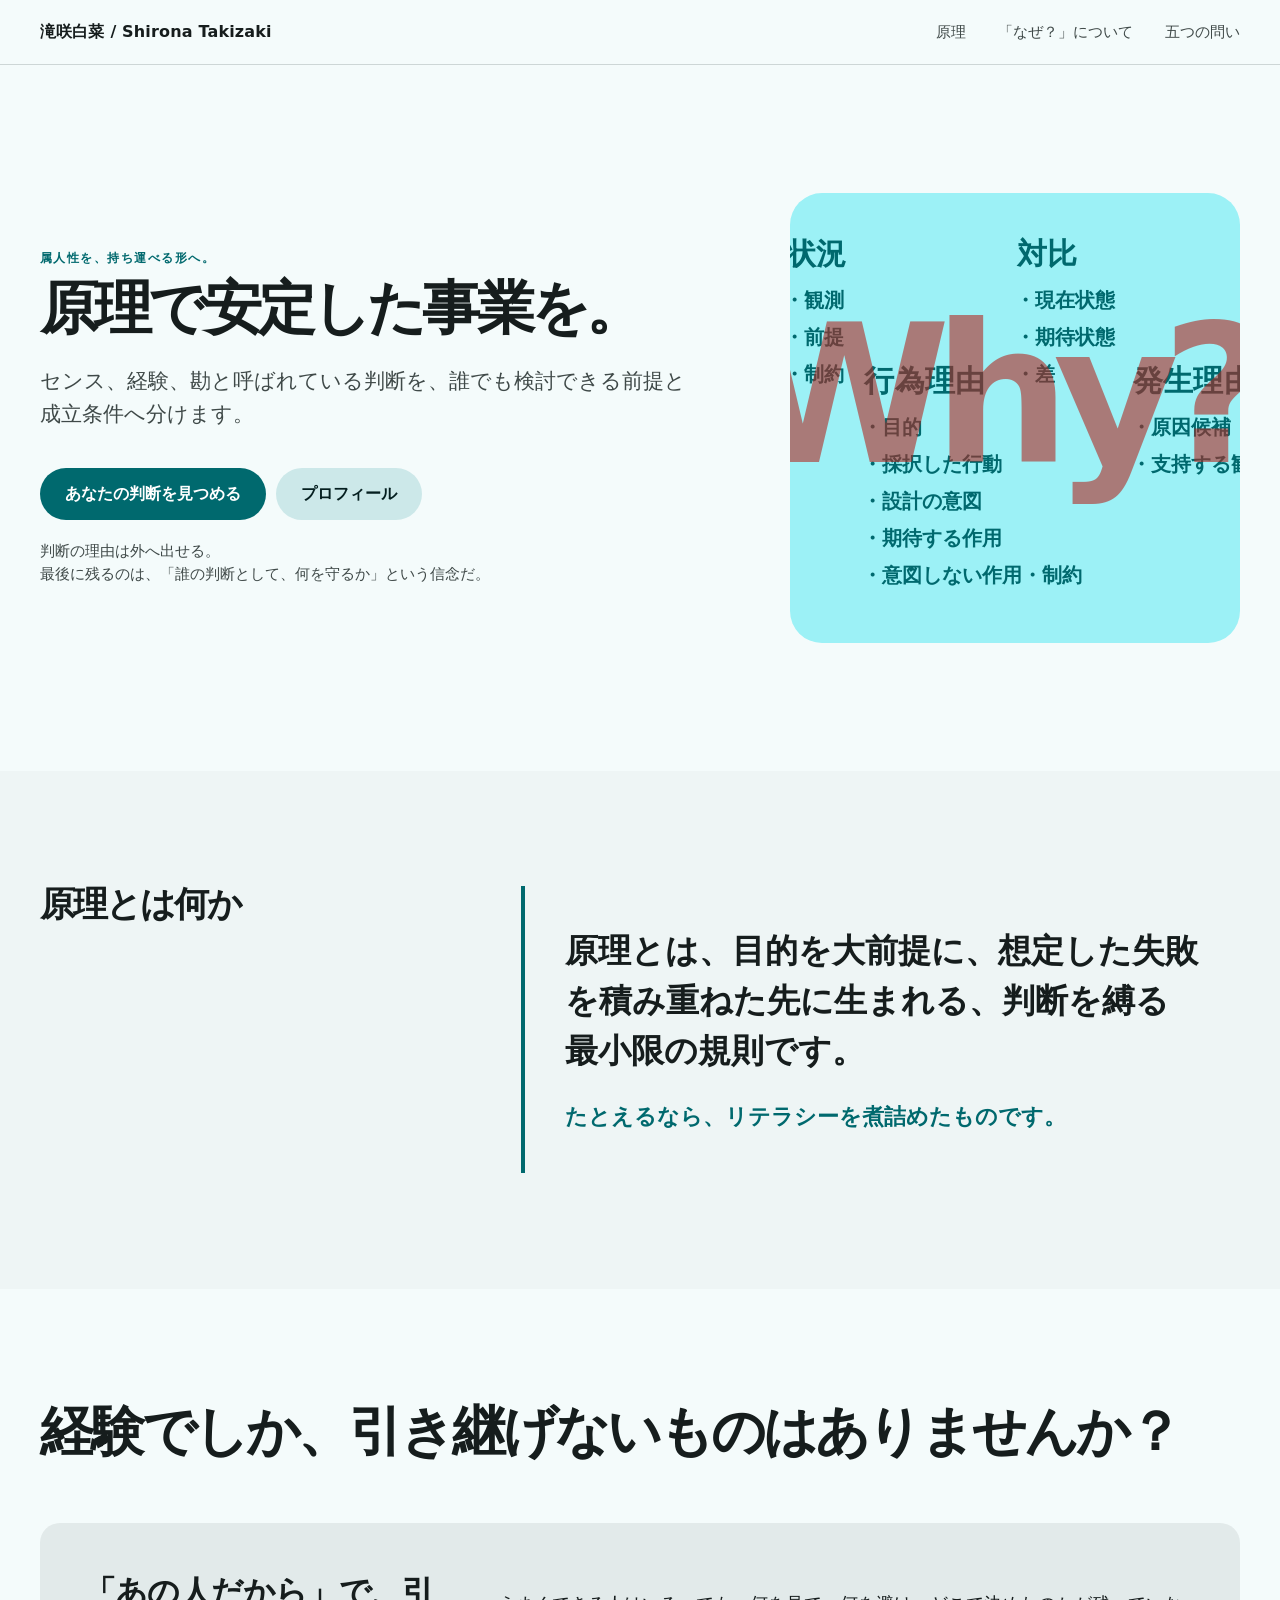
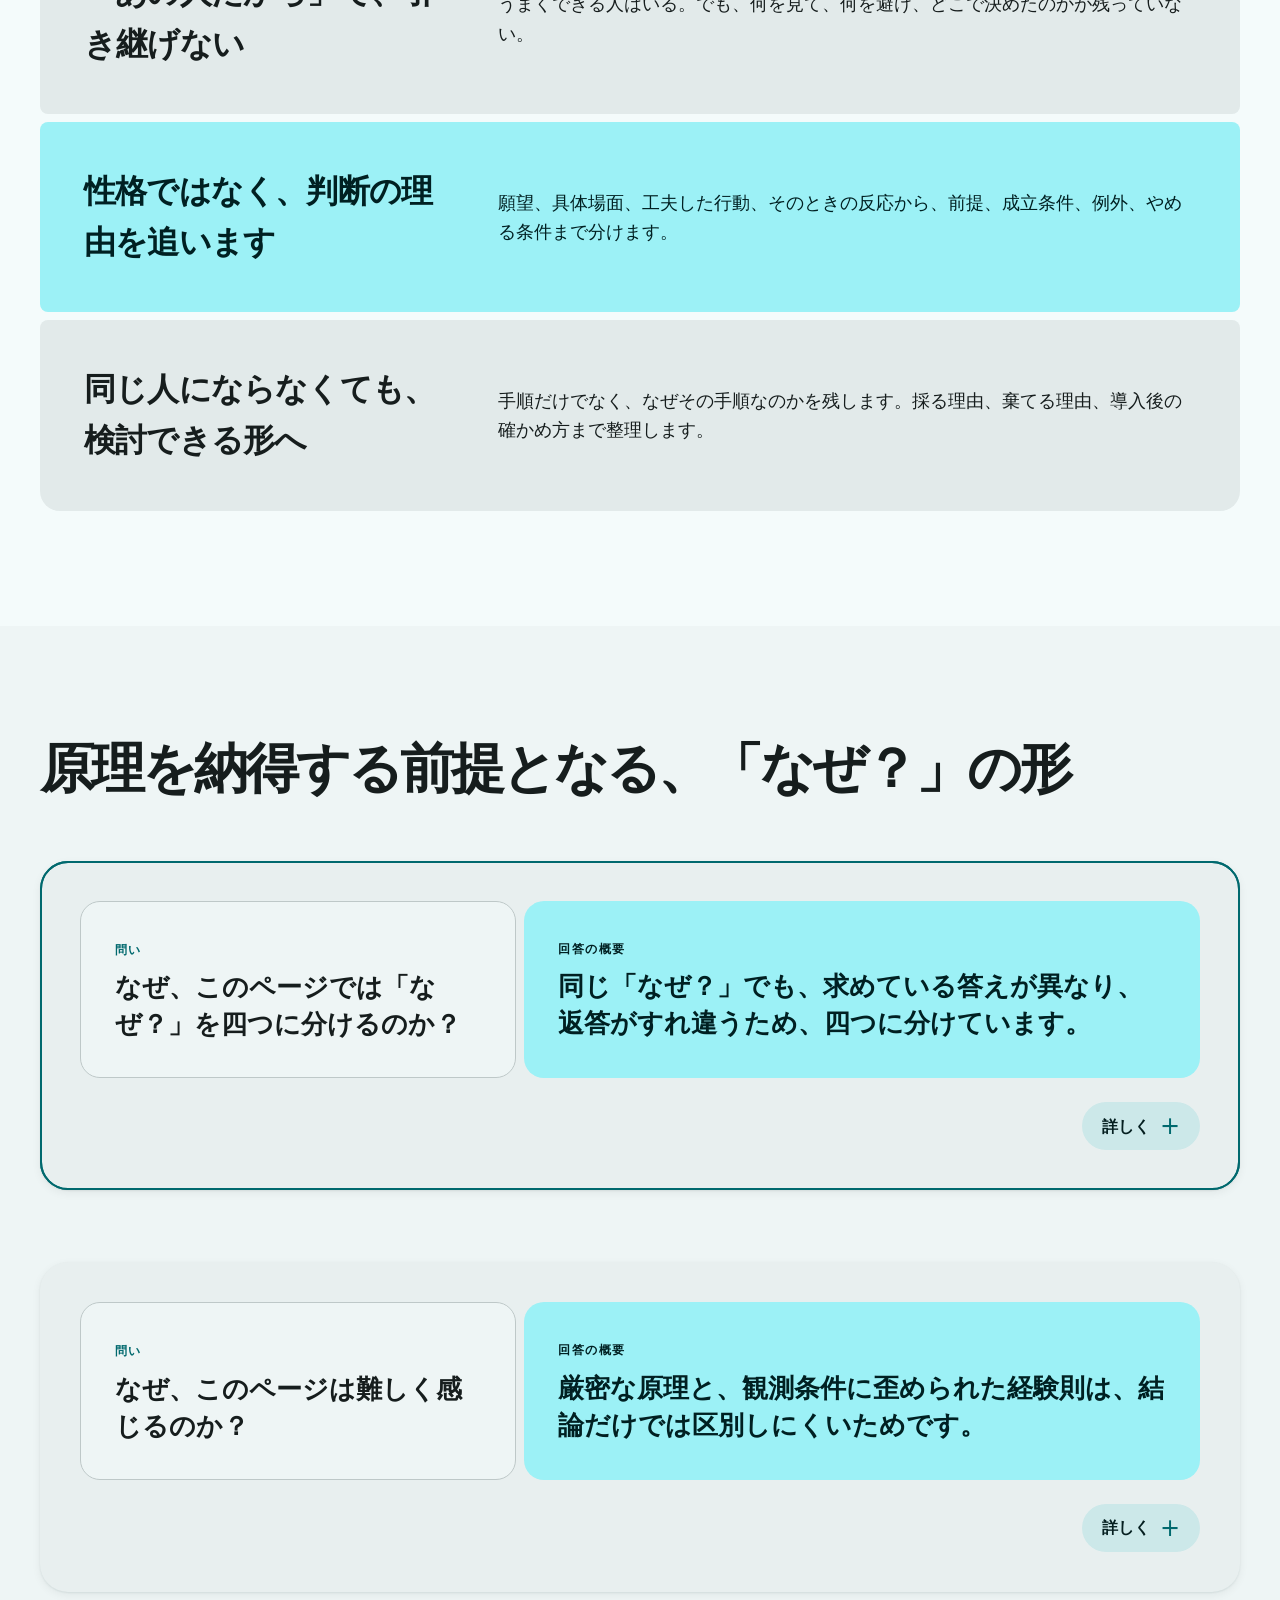
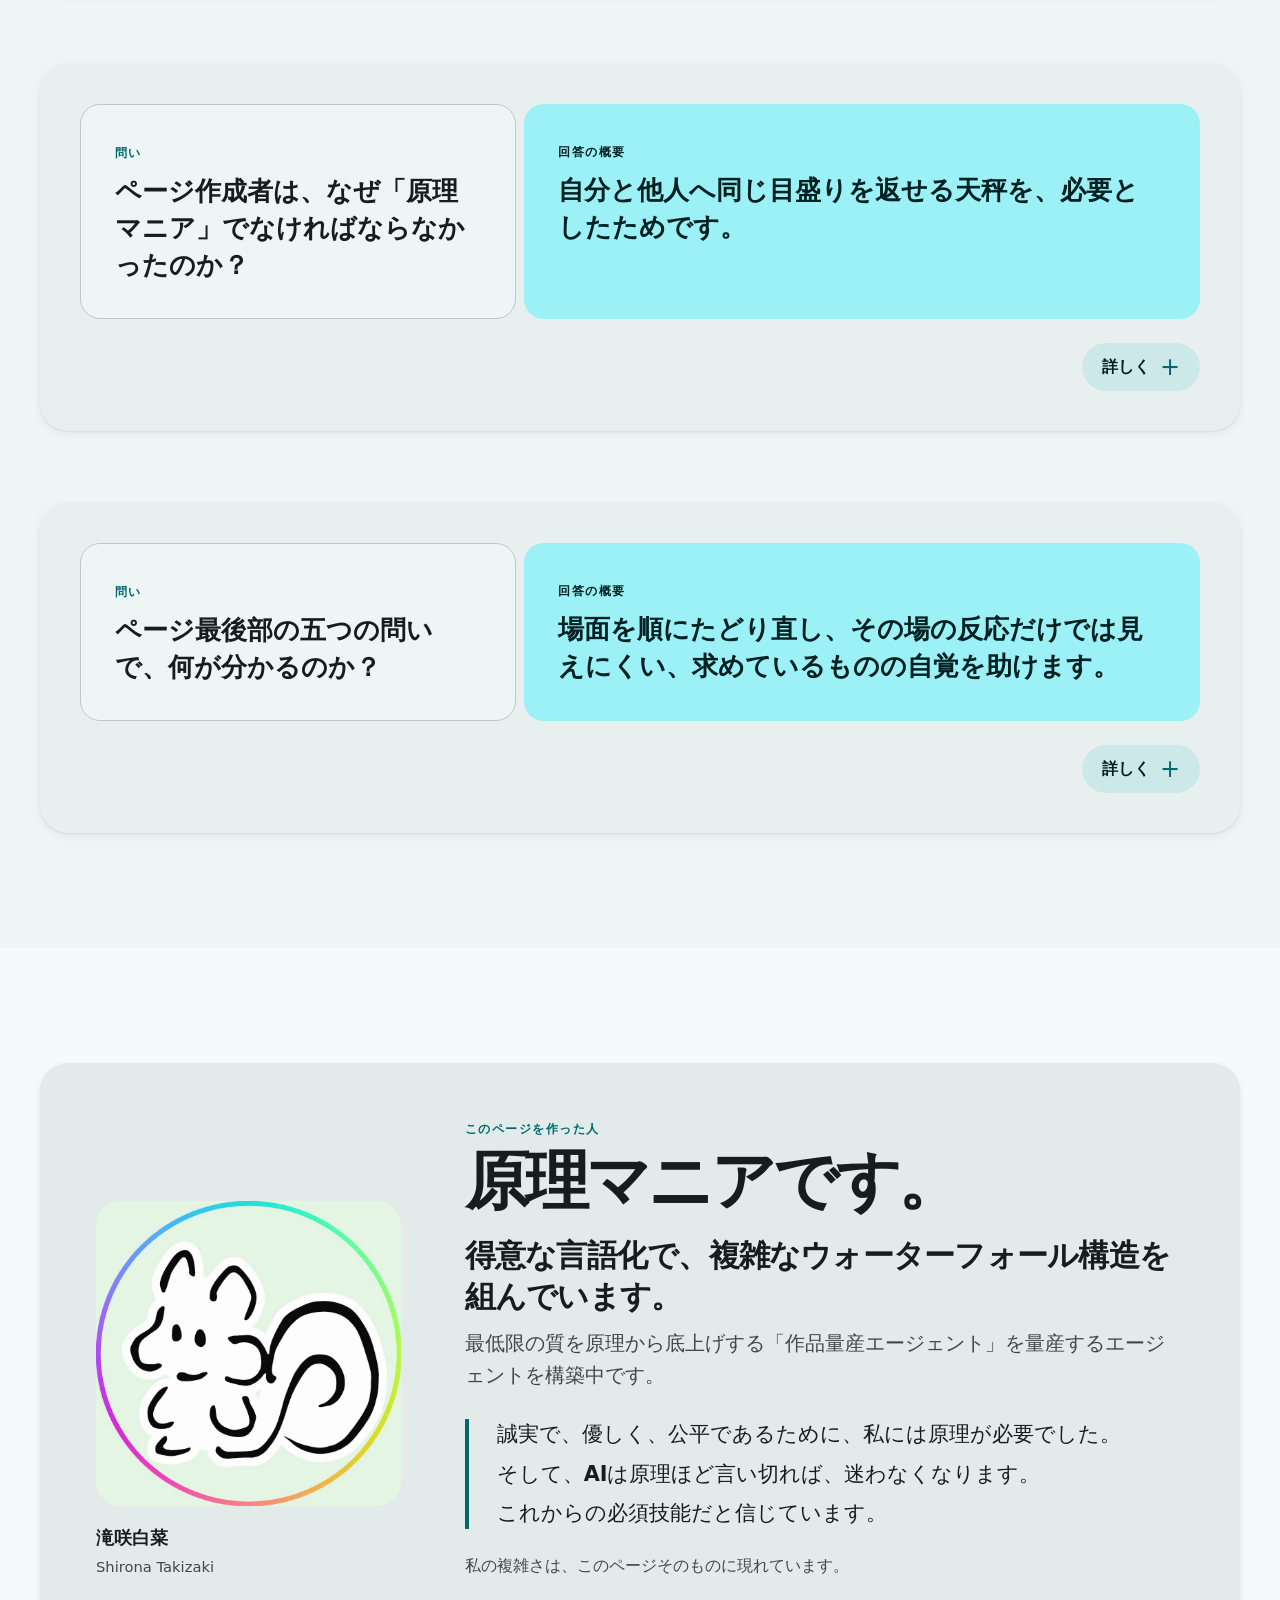
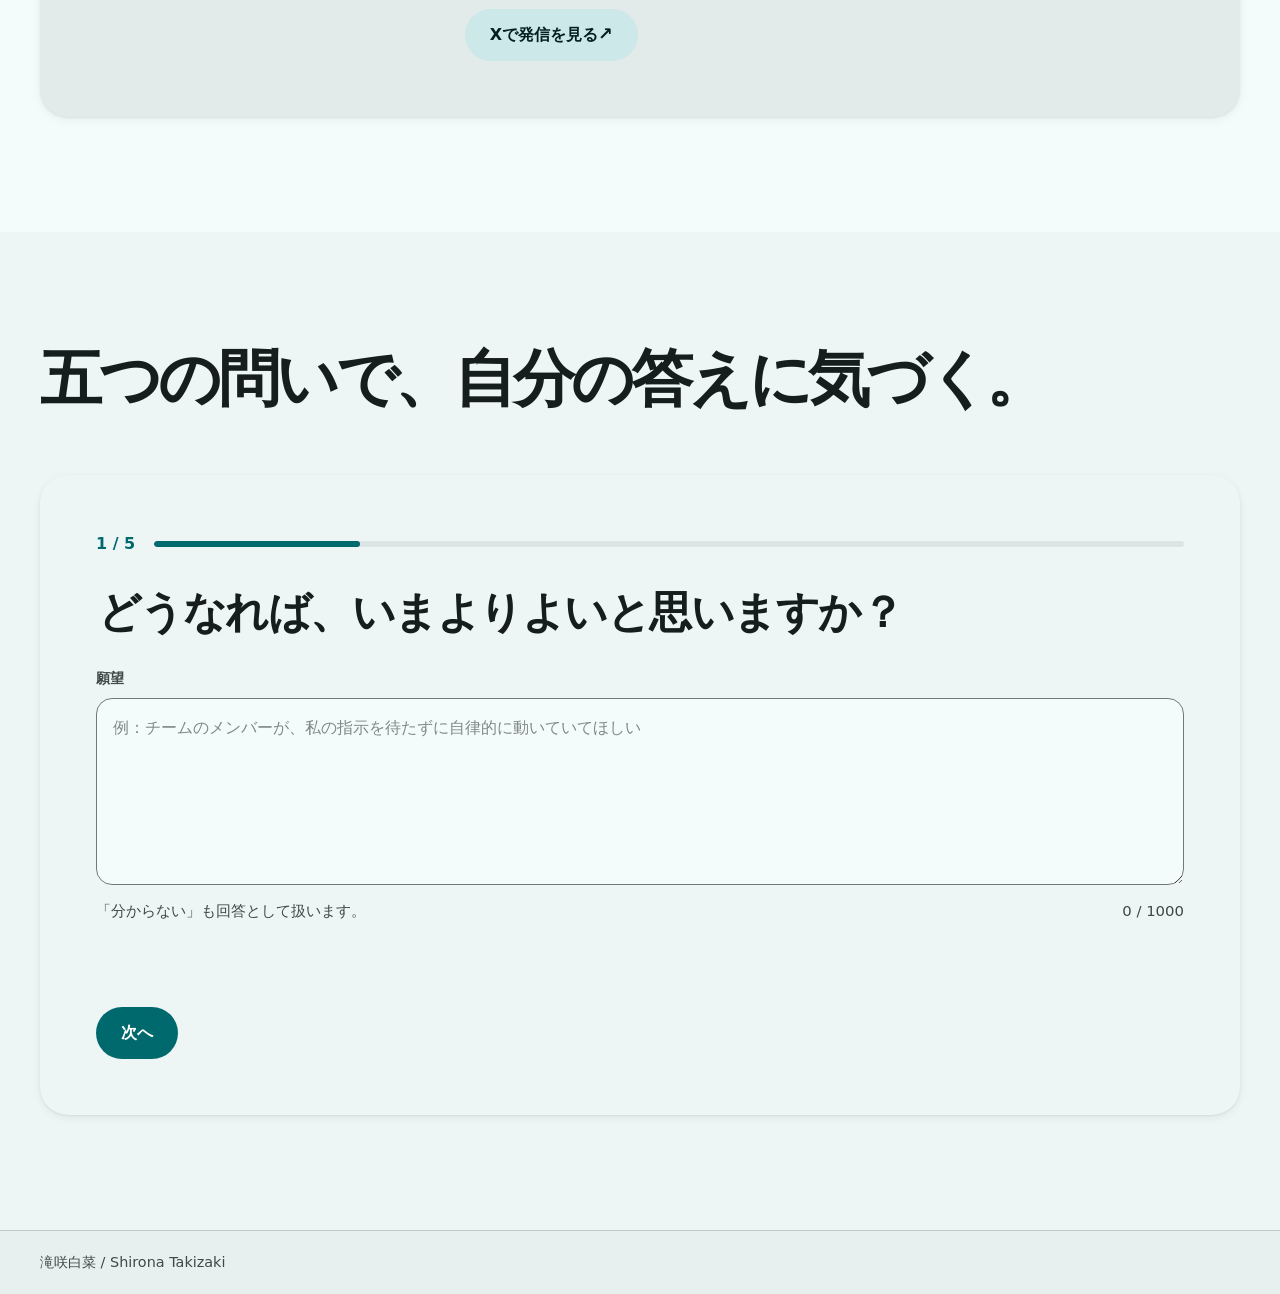
==== commit f0c767c8: "Clarify personal motivation for principles" ====
--- a/index.html
+++ b/index.html
@@ -234,7 +234,7 @@
             <p class="author-lede">得意な言語化で、複雑なウォーターフォール構造を組んでいます。</p>
             <p class="author-purpose">最低限の質を原理から底上げする「作品量産エージェント」を量産するエージェントを構築中です。</p>
             <div class="author-stance">
-              <p>原理は、誠実で、優しく、公平であるために、私には必要でした。</p>
+              <p>誠実で、優しく、公平であるために、私には原理が必要でした。</p>
               <p>そして、AIは原理ほど言い切れば、迷わなくなります。</p>
               <p>これからの必須技能だと信じています。</p>
             </div>
